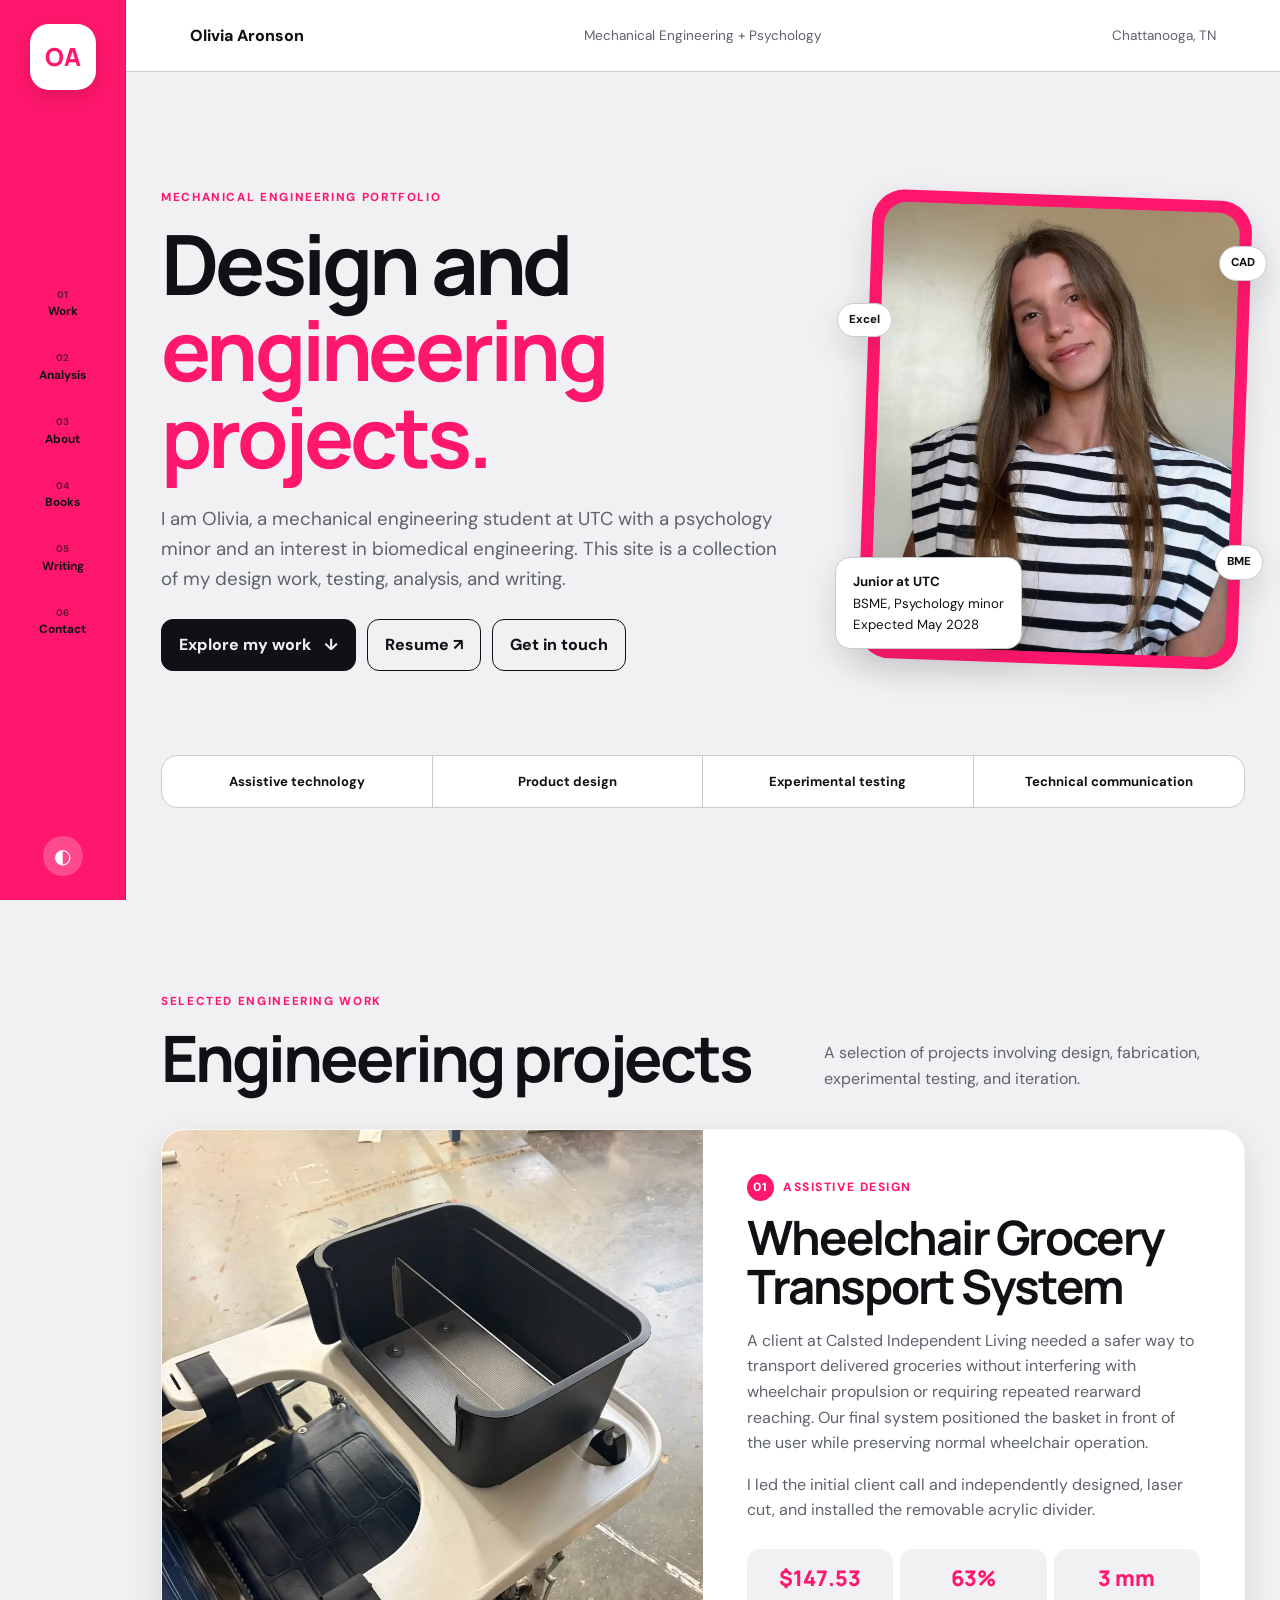
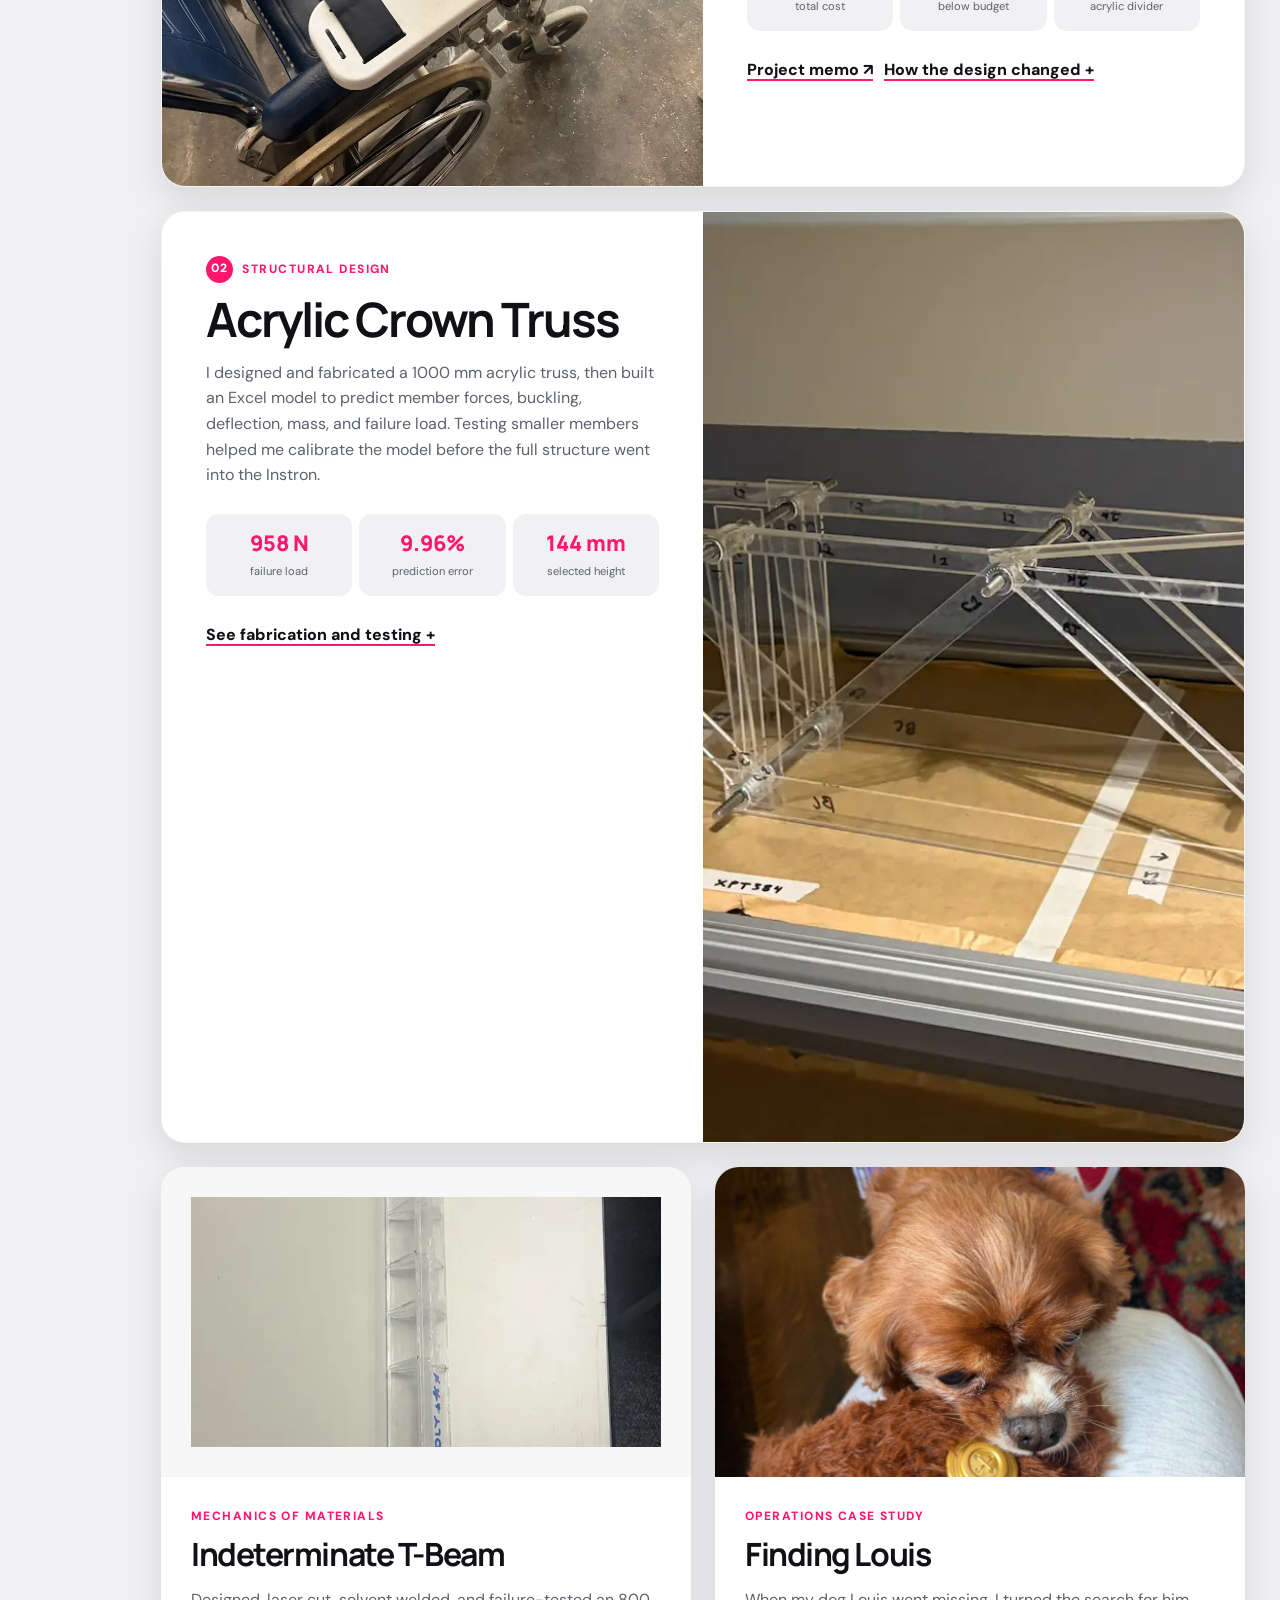
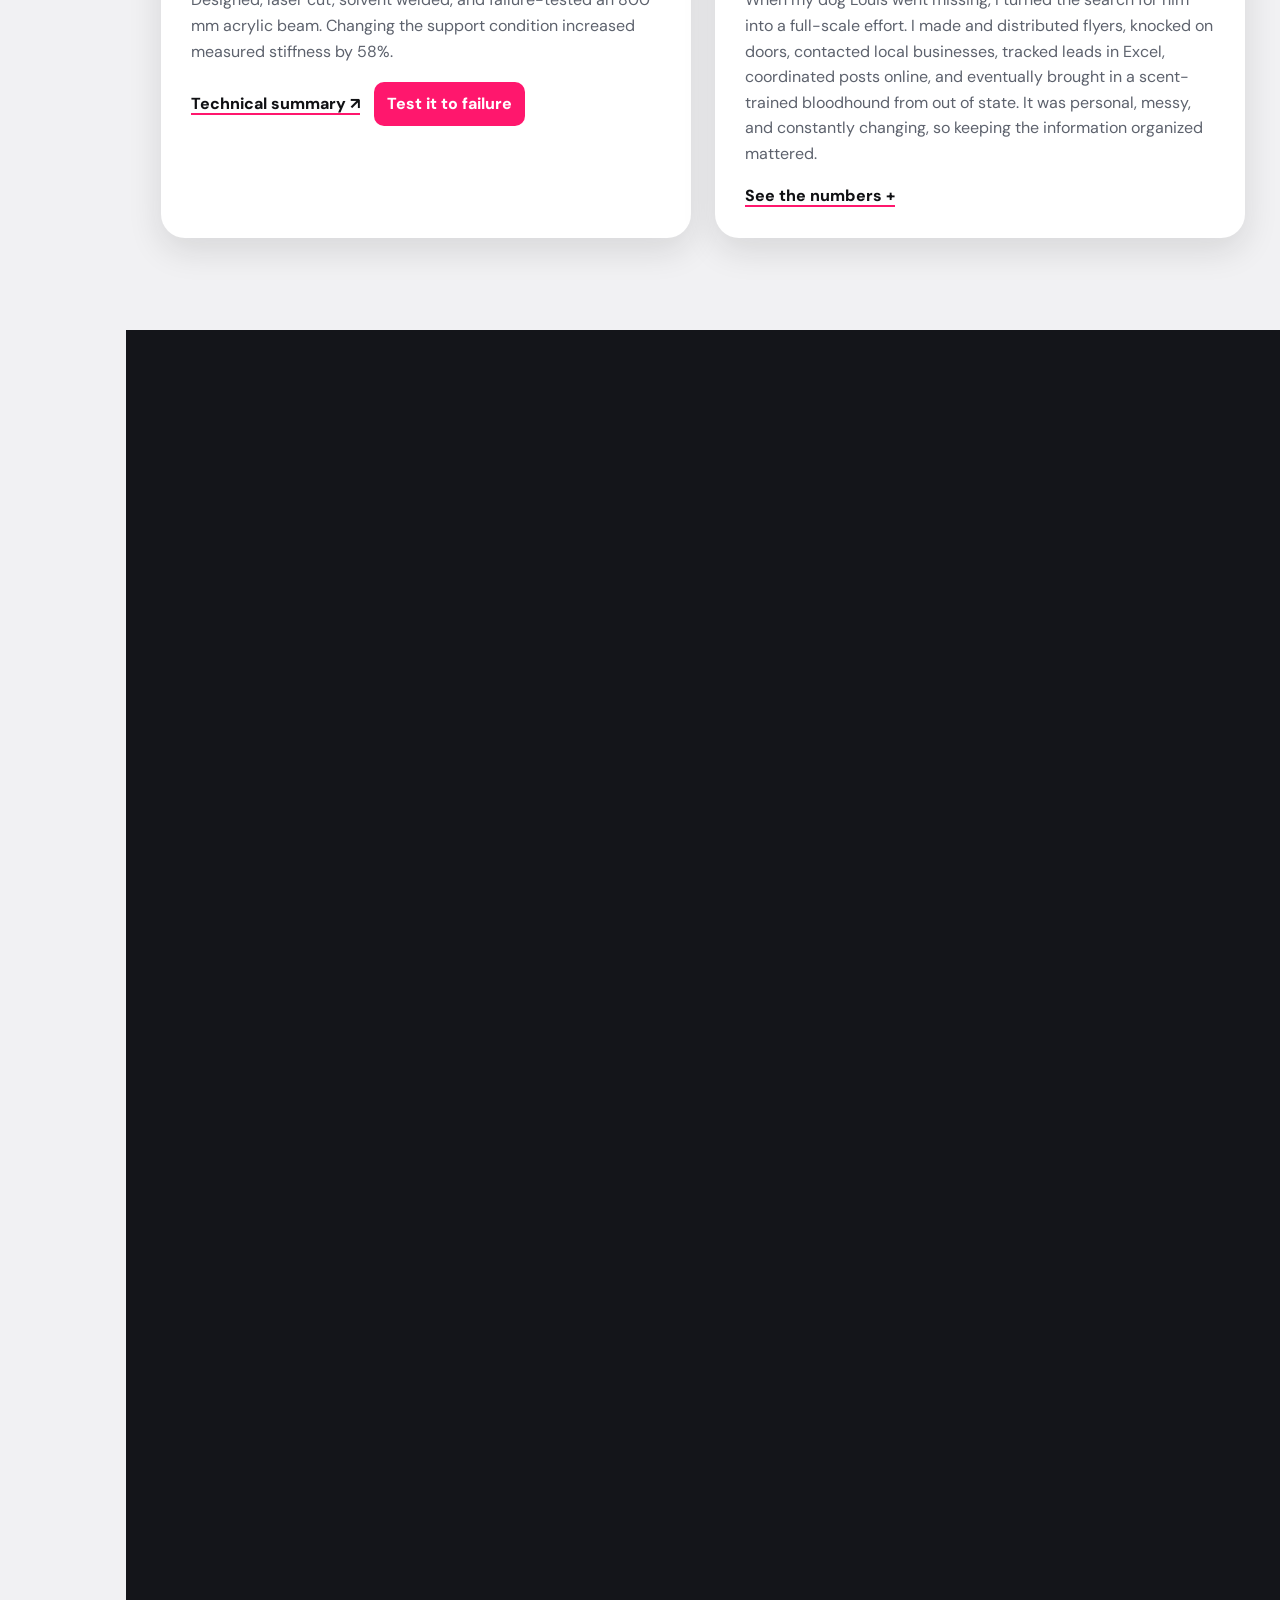
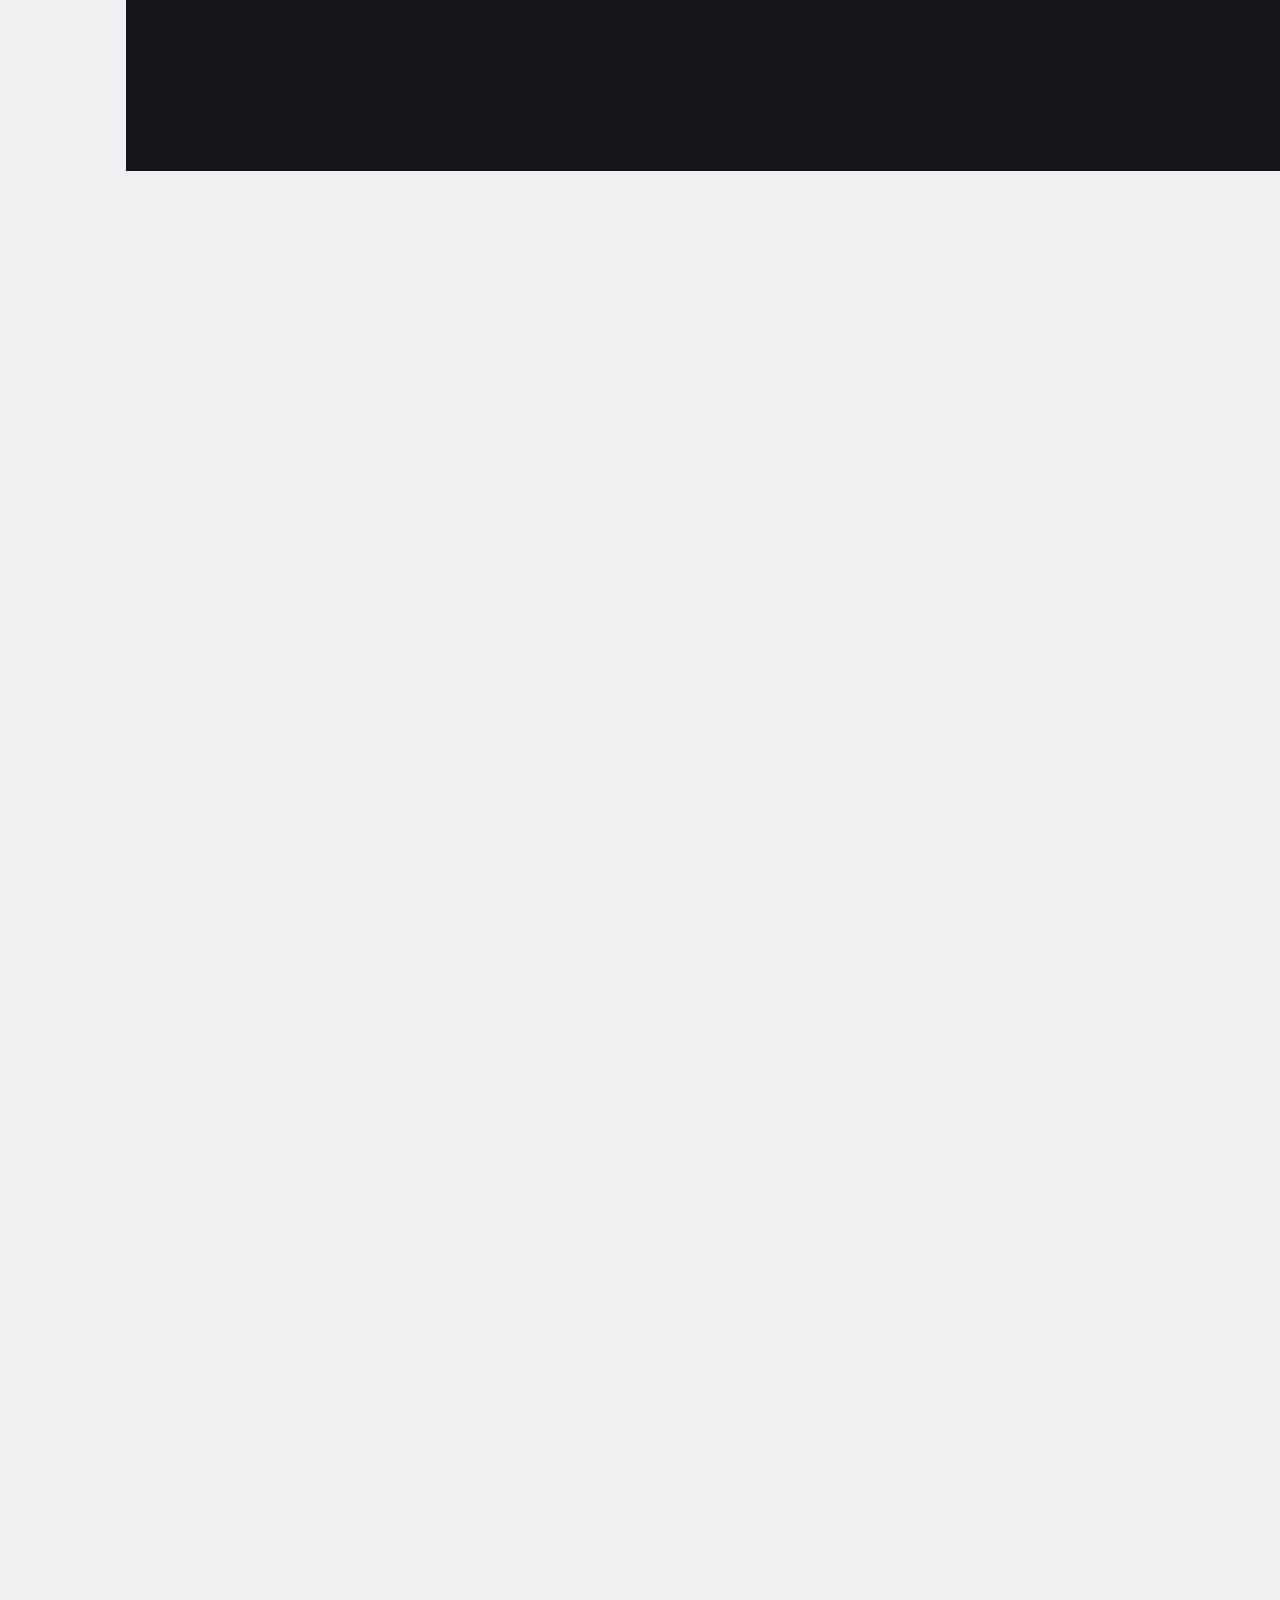
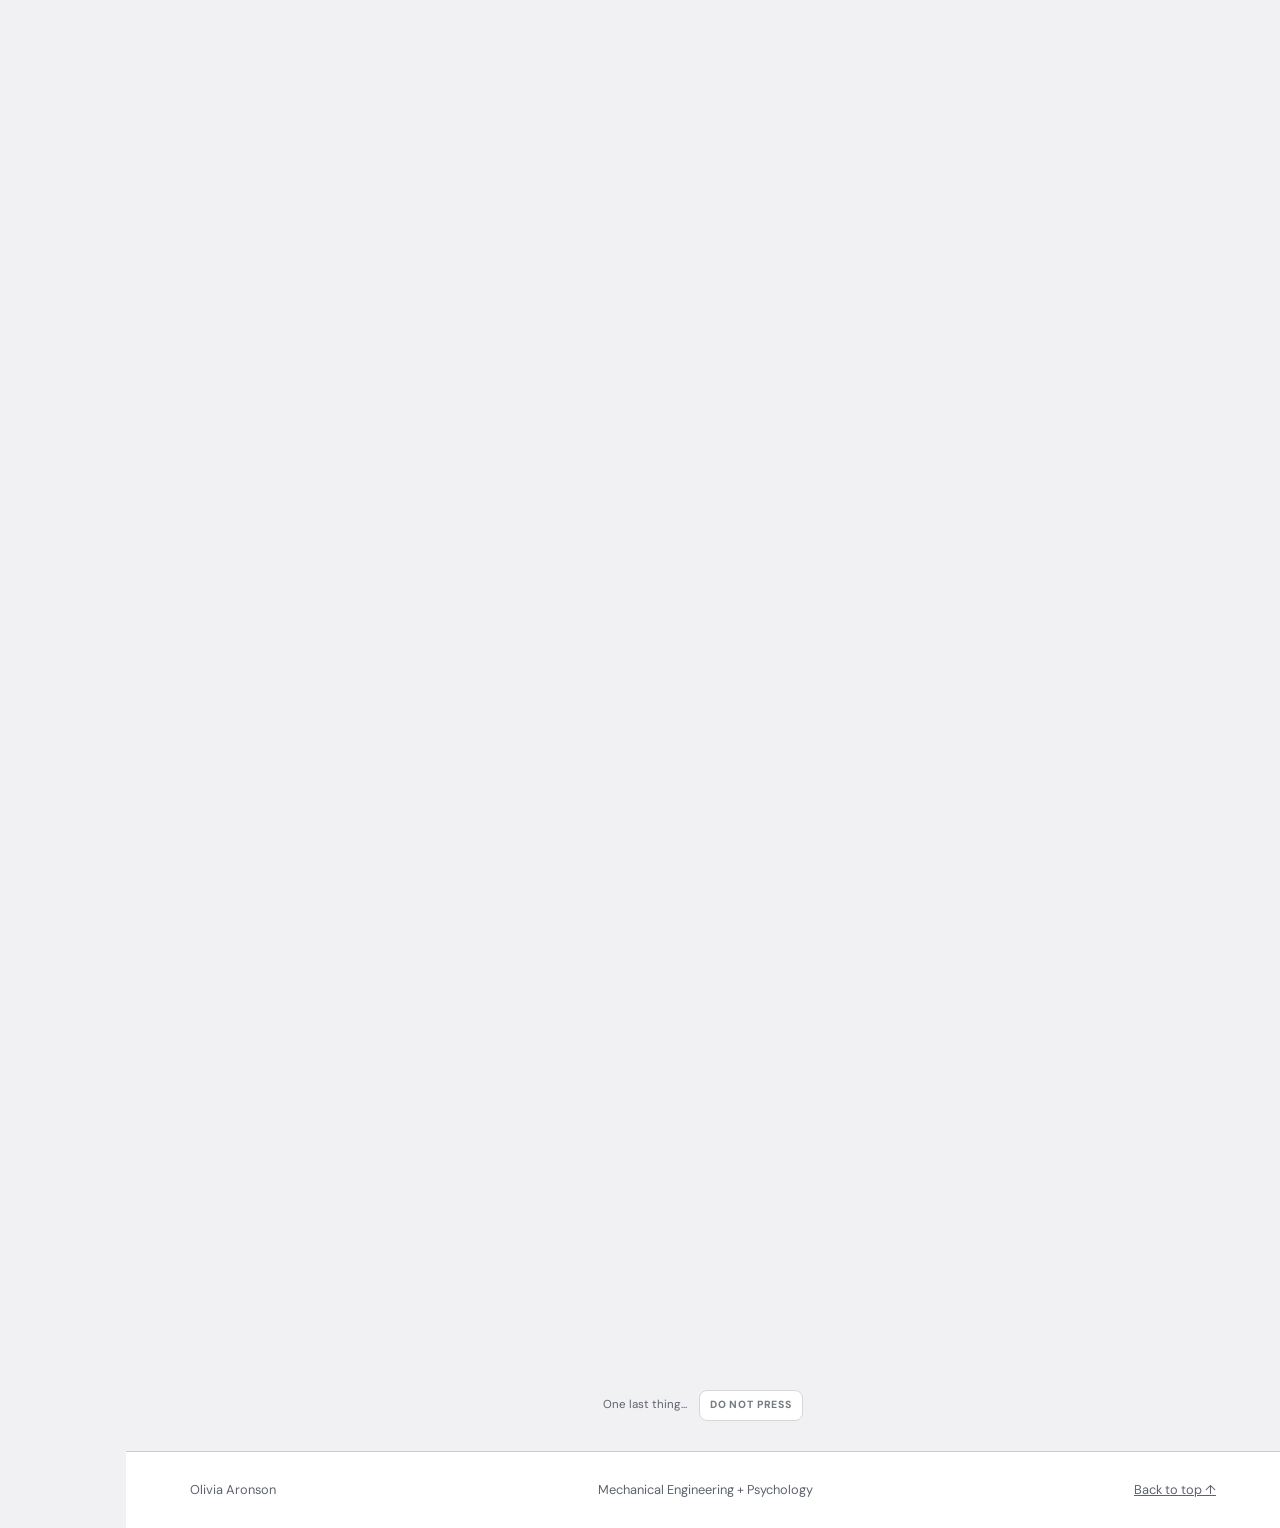
==== index.html @ cc2e189f "Simplify favorite books introduction" ====
<!doctype html>
<html lang="en">
  <head>
    <meta charset="utf-8" />
    <meta name="viewport" content="width=device-width,initial-scale=1" />
    <meta
      name="description"
      content="Mechanical engineering portfolio of Olivia Aronson, featuring assistive design, structural testing, CAD, fabrication, data analysis, and technical writing."
    />
    <meta name="theme-color" content="#ff176d" />
    <title>Olivia Aronson | Mechanical Engineering</title>
    <link rel="preconnect" href="https://fonts.googleapis.com" />
    <link rel="preconnect" href="https://fonts.gstatic.com" crossorigin />
    <link
      href="https://fonts.googleapis.com/css2?family=DM+Sans:wght@400;500;600;700&family=Manrope:wght@500;600;700;800&display=swap"
      rel="stylesheet"
    />
    <link rel="stylesheet" href="styles.css?v=20260922-bookshelf2" />
    <link
      rel="icon"
      href="data:image/svg+xml,%3Csvg xmlns='http://www.w3.org/2000/svg' viewBox='0 0 64 64'%3E%3Crect width='64' height='64' rx='16' fill='%23ff176d'/%3E%3Cpath d='M15 46 29 17h7l13 29h-9l-2-6H26l-3 6Zm14-13h6l-3-8Z' fill='white'/%3E%3C/svg%3E"
    />
  </head>
  <body>
    <a class="skip" href="#main">Skip to content</a>
    <aside class="rail" aria-label="Primary navigation">
      <a class="mark" href="#home" aria-label="Olivia Aronson, home">OA</a>
      <nav>
        <a href="#work" data-nav="work"><span>01</span>Work</a>
        <a href="#analysis" data-nav="analysis"><span>02</span>Analysis</a>
        <a href="#about" data-nav="about"><span>03</span>About</a>
        <a href="#books" data-nav="books"><span>04</span>Books</a>
        <a href="#writing" data-nav="writing"><span>05</span>Writing</a>
        <a href="#contact" data-nav="contact"><span>06</span>Contact</a>
      </nav>
      <button
        class="theme-button"
        type="button"
        aria-label="Switch color mode"
        title="Switch color mode"
      >
        ◐
      </button>
    </aside>

    <div class="site-shell">
      <header class="topline">
        <a href="#home">Olivia Aronson</a>
        <p>Mechanical Engineering + Psychology</p>
        <span>Chattanooga, TN</span>
      </header>

      <main id="main">
        <!-- HOME -->
        <section class="hero section" id="home">
          <div class="hero-copy reveal">
            <p class="kicker">Mechanical engineering portfolio</p>
            <h1>Design and <em>engineering projects.</em></h1>
            <p class="hero-text">
              I am Olivia, a mechanical engineering student at UTC with a
              psychology minor and an interest in biomedical engineering. This
              site is a collection of my design work, testing, analysis, and
              writing.
            </p>
            <div class="button-row">
              <a class="button primary" href="#work"
                >Explore my work <span>↓</span></a
              >
              <a class="button secondary" href="resume.html" target="_blank"
                >Resume ↗</a
              ><a class="button secondary" href="#contact">Get in touch</a>
            </div>
          </div>
          <div class="hero-portrait reveal">
            <div class="portrait-frame">
              <img
                src="assets/olivia-profile.webp"
                alt="Portrait of Olivia Aronson"
              />
            </div>
            <p>
              <strong>Junior at UTC</strong><br />BSME, Psychology minor<br />Expected
              May 2028
            </p>
            <div class="orbit orbit-one">CAD</div>
            <div class="orbit orbit-two">Excel</div>
            <div class="orbit orbit-three">BME</div>
          </div>
          <div class="hero-strip reveal" aria-label="Areas of focus">
            <span>Assistive technology</span><span>Product design</span
            ><span>Experimental testing</span
            ><span>Technical communication</span>
          </div>
        </section>

        <!-- WORK -->
        <section class="section" id="work">
          <div class="section-heading reveal">
            <p class="kicker">Selected engineering work</p>
            <h2>Engineering projects</h2>
            <p>
              A selection of projects involving design, fabrication,
              experimental testing, and iteration.
            </p>
          </div>

          <article class="feature-card reveal">
            <div class="feature-image wheelchair-feature">
              <img
                class="wheelchair-main-photo"
                src="assets/wheelchair-final.webp"
                alt="Completed wheelchair grocery transport system"
              />
            </div>
            <div class="feature-content">
              <div class="card-label"><span>01</span> Assistive design</div>
              <h3>Wheelchair Grocery Transport System</h3>
              <p>
                A client at Calsted Independent Living needed a safer way to
                transport delivered groceries without interfering with
                wheelchair propulsion or requiring repeated rearward reaching.
                Our final system positioned the basket in front of the user
                while preserving normal wheelchair operation.
              </p>
              <p>
                I led the initial client call and independently designed, laser
                cut, and installed the removable acrylic divider.
              </p>
              <div class="stat-row">
                <div><strong>$147.53</strong><span>total cost</span></div>
                <div><strong>63%</strong><span>below budget</span></div>
                <div><strong>3 mm</strong><span>acrylic divider</span></div>
              </div>
              <div class="button-row">
                <a class="text-link" href="wheelchair-memo.html" target="_blank"
                  >Project memo ↗</a
                ><button
                  class="text-link detail-toggle"
                  type="button"
                  aria-expanded="false"
                  aria-controls="wheelchair-more"
                >
                  How the design changed +
                </button>
              </div>
              <div class="expandable" id="wheelchair-more">
                <div>
                  <p>
                    The early concepts were much larger and more complicated.
                    Client feedback made the real constraints obvious: weight,
                    reach, strap tension, and access mattered more than adding
                    mechanisms. The final design became simpler because we
                    learned more.
                  </p>
                  <div class="wheelchair-detail-gallery">
                    <img
                      src="assets/wheelchair-cad-new.webp"
                      alt="CAD model of the wheelchair transport system"
                    /><img
                      src="assets/IMG_1682.jpeg"
                      alt="Laser cutting setup for the acrylic divider"
                    /><img
                      src="assets/IMG_1744.jpeg"
                      alt="Acrylic divider installed in the basket"
                    />
                  </div>
                </div>
              </div>
            </div>
          </article>

          <article class="feature-card reverse reveal">
            <div class="feature-image">
              <img
                src="assets/truss-final.webp"
                alt="Clear acrylic crown truss bridge"
              />
            </div>
            <div class="feature-content">
              <div class="card-label"><span>02</span> Structural design</div>
              <h3>Acrylic Crown Truss</h3>
              <p>
                I designed and fabricated a 1000 mm acrylic truss, then built an
                Excel model to predict member forces, buckling, deflection,
                mass, and failure load. Testing smaller members helped me
                calibrate the model before the full structure went into the
                Instron.
              </p>
              <div class="stat-row">
                <div><strong>958 N</strong><span>failure load</span></div>
                <div><strong>9.96%</strong><span>prediction error</span></div>
                <div><strong>144 mm</strong><span>selected height</span></div>
              </div>
              <div class="button-row">
                <button
                  class="text-link detail-toggle"
                  type="button"
                  aria-expanded="false"
                  aria-controls="truss-more"
                >
                  See fabrication and testing +
                </button>
              </div>
              <div class="expandable gallery-three" id="truss-more">
                <img
                  src="assets/truss-build.webp"
                  alt="Truss clamped during assembly"
                /><img
                  src="assets/truss-test.webp"
                  alt="Truss in Instron test frame"
                /><img src="assets/truss-final.webp" alt="Finished truss" />
              </div>
            </div>
          </article>

          <div class="project-grid">
            <article class="small-card beam-card reveal">
              <div class="beam-photo beam-test-stage">
                <img
                  src="assets/beam-final.webp"
                  alt="Laminated acrylic T-beam"
                />
                <div class="load-arrow" aria-hidden="true">
                  <span>LOAD</span>↓
                </div>
                <div class="crack-mark" aria-hidden="true">⚡</div>
              </div>
              <div>
                <p class="card-label">Mechanics of materials</p>
                <h3>Indeterminate T-Beam</h3>
                <p>
                  Designed, laser cut, solvent welded, and failure-tested an 800
                  mm acrylic beam. Changing the support condition increased
                  measured stiffness by 58%.
                </p>
                <div class="beam-actions">
                  <a
                    class="text-link"
                    href="https://github.com/OliviaAronson/OliviaAronson.github.io/raw/main/documents/beam-technical-summary.pdf"
                    target="_blank"
                    >Technical summary ↗</a
                  ><button class="beam-test-button" type="button">
                    Test it to failure
                  </button>
                </div>
                <p class="beam-test-result" aria-live="polite"></p>
              </div>
            </article>
            <article class="small-card louis-card reveal">
              <img
                src="assets/IMG_4363.jpeg"
                alt="Louis, the Cavalier King Charles Spaniel at the center of the search case study"
              />
              <div>
                <p class="card-label">Operations case study</p>
                <h3>Finding Louis</h3>
                <p>
                  When my dog Louis went missing, I turned the search for him
                  into a full-scale effort. I made and distributed flyers,
                  knocked on doors, contacted local businesses, tracked leads in
                  Excel, coordinated posts online, and eventually brought in a
                  scent-trained bloodhound from out of state. It was personal,
                  messy, and constantly changing, so keeping the information
                  organized mattered.
                </p>
                <button
                  class="text-link detail-toggle"
                  type="button"
                  aria-expanded="false"
                  aria-controls="louis-more"
                >
                  See the numbers +
                </button>
                <div class="expandable" id="louis-more">
                  <ul>
                    <li>500+ weatherproofed flyers</li>
                    <li>200+ doors knocked</li>
                    <li>80 businesses contacted</li>
                    <li>20+ business reposts</li>
                    <li>Excel lead log and shared Drive system</li>
                  </ul>
                </div>
              </div>
            </article>
          </div>
        </section>

        <!-- ANALYSIS -->
        <section class="section analysis-section" id="analysis">
          <div class="section-heading reveal">
            <p class="kicker">Data + technical communication</p>
            <h2>Analysis and technical communication</h2>
            <p>
              Examples of how I document experimental work, analyze results, and
              communicate engineering decisions.
            </p>
          </div>
          <div class="analysis-grid">
            <article class="analysis-card reveal">
              <span class="analysis-icon">ƒx</span>
              <h3>Data analysis</h3>
              <p>
                Least-squares regression, curve fitting, residuals, R²
                comparison, outlier screening, and engineering plots completed
                in Excel and checked through manual calculation.
              </p>
              <div class="mini-chart" aria-label="Decorative regression chart">
                <i style="height: 25%"></i><i style="height: 42%"></i
                ><i style="height: 40%"></i><i style="height: 67%"></i
                ><i style="height: 82%"></i><b></b>
              </div>
              <a
                class="button secondary"
                href="https://github.com/OliviaAronson/OliviaAronson.github.io/raw/main/documents/data-analysis-lab-report.pdf"
                target="_blank"
                >View analysis report ↗</a
              >
            </article>
            <article class="analysis-card reveal">
              <span class="analysis-icon">A4</span>
              <h3>Technical writing</h3>
              <p>
                My technical writing focuses on documenting methods, design
                requirements, results, and differences between experimental and
                theoretical behavior.
              </p>
              <div class="document-links">
                <a href="wheelchair-memo.html" target="_blank"
                  ><b>Wheelchair project memo</b
                  ><span>Requirements + design + testing ↗</span></a
                ><a
                  href="https://github.com/OliviaAronson/OliviaAronson.github.io/raw/main/documents/beam-technical-summary.pdf"
                  target="_blank"
                  ><b>Beam technical summary</b
                  ><span>Design + failure analysis ↗</span></a
                >
              </div>
            </article>
            <article class="analysis-card reveal">
              <span class="analysis-icon">Aa</span>
              <h3>Writing sample</h3>
              <p>
                A two-page essay on workplace quality, burnout, compensation,
                and the tension between mission-driven work and sustainable
                employment.
              </p>
              <a
                class="button secondary"
                href="writing-sample.html"
                target="_blank"
                >Read writing sample ↗</a
              >
            </article>
          </div>
          <div class="toolbelt reveal">
            <p>Current skills</p>
            <div>
              <span>SolidWorks</span><span>Excel</span><span>Maple</span
              ><span>LightBurn</span><span>BossLaser</span
              ><span>Instron testing</span><span>CAD</span
              ><span>Laser cutting</span><span>Prototyping</span
              ><span>Experimental data analysis</span
              ><span>Technical writing</span><span>Google Workspace</span>
            </div>
          </div>
        </section>

        <!-- ABOUT -->
        <section class="section about-section" id="about">
          <div class="about-grid">
            <div class="about-copy reveal">
              <p class="kicker">Outside engineering</p>
              <h2>Rock climbing</h2>
              <p>
                I have been rock climbing for three years and strength training
                for four. I plan my own training around climbing performance,
                recovery, and injury prevention.
              </p>
              <p>
                That interest overlaps naturally with biomechanics and with my
                broader interest in engineering for human movement and assistive
                technology.
              </p>
            </div>
            <div class="climb-collage reveal">
              <img
                src="assets/climbing-2.webp"
                alt="Olivia rock climbing outdoors"
              /><img
                src="assets/climbing-4.webp"
                alt="Olivia bouldering on sandstone"
              /><img
                src="assets/climbing-5.webp"
                alt="Olivia climbing beneath an overhang"
              />
            </div>
          </div>
        </section>

        <!-- BOOKS -->
        <section class="section books-section" id="books">
          <div class="section-heading reveal">
            <p class="kicker">On my shelf</p>
            <h2>Five books I keep thinking about</h2>
            <p>
              These are five books that have stuck with me. Click a spine to see why.
            </p>
          </div>
          <div class="bookshelf-card reveal">
            <div class="bookshelf" aria-label="Olivia's favorite books">
              <div class="book-row">
                <button
                  class="book book-one active"
                  type="button"
                  data-book="0"
                  aria-pressed="true"
                >
                  <span class="book-title">The Little Book of Big Change</span>
                  <span class="book-author">Amy Johnson</span>
                </button>
                <button
                  class="book book-two"
                  type="button"
                  data-book="1"
                  aria-pressed="false"
                >
                  <span class="book-title">The Omnivore's Dilemma</span>
                  <span class="book-author">Michael Pollan</span>
                </button>
                <button
                  class="book book-three"
                  type="button"
                  data-book="2"
                  aria-pressed="false"
                >
                  <span class="book-title">The Secret History</span>
                  <span class="book-author">Donna Tartt</span>
                </button>
                <button
                  class="book book-four"
                  type="button"
                  data-book="3"
                  aria-pressed="false"
                >
                  <span class="book-title">The Road</span>
                  <span class="book-author">Cormac McCarthy</span>
                </button>
                <button
                  class="book book-five"
                  type="button"
                  data-book="4"
                  aria-pressed="false"
                >
                  <span class="book-title"
                    >On Earth We're Briefly Gorgeous</span
                  >
                  <span class="book-author">Ocean Vuong</span>
                </button>
              </div>
              <div class="shelf-edge"><span>click a spine</span></div>
            </div>
            <article class="book-detail" aria-live="polite">
              <p class="book-number">BOOK 01</p>
              <h3>The Little Book of Big Change</h3>
              <p class="book-byline">Amy Johnson</p>
              <p class="book-note">
                This book was pivotal in changing how I think about my own
                thoughts. It helped me step outside an immediate feeling or
                habit long enough to see it as something happening, not
                something that has to control what I do.
              </p>
            </article>
          </div>
        </section>

        <!-- WRITING -->
        <section class="section writing-section" id="writing">
          <div class="writing-card reveal">
            <div>
              <p class="kicker">Creative writing</p>
              <h2>Selected writing</h2>
              <p>
                I also write poetry and short-form creative work. This is one
                piece I chose to include here.
              </p>
              <button class="button primary" type="button" id="open-poem">
                Read “Again”
              </button>
            </div>
            <blockquote>
              “What are we if not residue<br />if not fingertips fogging up
              glass”
            </blockquote>
          </div>
        </section>

        <!-- CONTACT -->
        <section class="section contact-section" id="contact">
          <div class="contact-card reveal">
            <p class="kicker">Contact</p>
            <h2>Get in touch</h2>
            <p>
              I am currently interested in internship opportunities involving
              mechanical design, biomedical engineering, prototyping, testing,
              or technical project work.
            </p>
            <div class="button-row">
              <a class="button primary" href="mailto:oliviaaronson456@gmail.com"
                >Email me</a
              ><button
                class="button secondary copy-email"
                type="button"
                data-email="oliviaaronson456@gmail.com"
              >
                Copy email
              </button>
            </div>
          </div>
        </section>
      </main>
      <div class="danger-zone">
        <span>One last thing...</span>
        <button class="do-not-press" type="button">DO NOT PRESS</button>
      </div>
      <footer>
        <span>Olivia Aronson</span
        ><span>Mechanical Engineering + Psychology</span
        ><a href="#home">Back to top ↑</a>
      </footer>
      <div class="integrity-alert" role="status" aria-live="assertive">
        <strong>⚠ STRUCTURAL INTEGRITY COMPROMISED</strong
        ><span>...actually, we're fine.</span>
      </div>
    </div>

    <dialog id="poem-dialog" aria-labelledby="poem-title">
      <button class="dialog-close" type="button" aria-label="Close poem">
        ×
      </button>
      <p class="kicker">Selected poem</p>
      <h2 id="poem-title">Again</h2>
      <div class="poem">
        <p>
          There is a language in this<br /><span>in the settling dust</span
          ><br />Hardwood sighs beneath heels
        </p>
        <p>
          You speak only in soft collisions now<br /><span
            >Too busy reading the light as it bends across window sills</span
          ><br />Counting hours in the sunlight<br /><em
            >even time wants to stay close to you</em
          >
        </p>
        <p>
          What are we if not residue<br /><span
            >if not fingertips fogging up glass</span
          ><br />Something mouthed underwater<br /><span
            >vows folded in tide</span
          ><br />All consonants and quiet...
        </p>
        <p>
          All we are is what we leave behind<br /><span
            >Hands tethered to worn-out wrists</span
          ><br />Breath caught between hollow things
        </p>
        <p><em>Intimate and ultimate.</em></p>
      </div>
    </dialog>
    <div class="toast" role="status" aria-live="polite">Email copied</div>
    <script src="script.js?v=20260922-bookshelf2"></script>
  </body>
</html>
---- styles.css ----
/* 1. Site settings and shared elements */
:root {
  --pink: #ff176d;
  --pink-dark: #d80055;
  --ink: #101114;
  --muted: #5d626d;
  --paper: #f1f1f3;
  --card: #fff;
  --line: #c9cbd1;
  --night: #14151a;
  --shadow: 0 12px 34px rgba(22, 22, 28, 0.12);
  --radius: 24px;
  --rail: 126px;
}
* {
  box-sizing: border-box;
}
html {
  scroll-behavior: smooth;
}
body {
  margin: 0;
  background: var(--paper);
  color: var(--ink);
  font:
    400 16px/1.6 "DM Sans",
    sans-serif;
}
body.dark {
  --ink: #f7f7f8;
  --muted: #b6b7bd;
  --paper: #17181d;
  --card: #222329;
  --line: #3a3c44;
  --shadow: 0 12px 36px rgba(0, 0, 0, 0.28);
}
img {
  display: block;
  max-width: 100%;
}
a {
  color: inherit;
}
button {
  font: inherit;
}
.skip {
  position: fixed;
  left: 140px;
  top: -100px;
  background: #fff;
  padding: 10px 16px;
  z-index: 100;
}
.skip:focus {
  top: 10px;
}
.rail {
  position: fixed;
  inset: 0 auto 0 0;
  width: var(--rail);
  background: var(--pink);
  padding: 24px 14px;
  display: flex;
  flex-direction: column;
  align-items: center;
  z-index: 20;
  border-right: 1px solid rgba(0, 0, 0, 0.18);
}
.mark {
  width: 66px;
  height: 66px;
  border-radius: 19px;
  background: #fff;
  color: var(--pink);
  display: grid;
  place-items: center;
  font-family: Manrope, sans-serif;
  font-size: 1.55rem;
  font-weight: 800;
  text-decoration: none;
  box-shadow: 0 7px 20px rgba(75, 0, 25, 0.18);
}
.rail nav {
  display: grid;
  width: 100%;
  gap: 7px;
  margin: auto 0;
}
.rail nav a {
  border-radius: 13px;
  padding: 11px 5px;
  text-decoration: none;
  text-align: center;
  font-size: 0.74rem;
  font-weight: 700;
  transition: 0.2s;
}
.rail nav a span {
  display: block;
  font-size: 0.61rem;
  opacity: 0.63;
}
.rail nav a:hover,
.rail nav a.active,
.rail nav a:focus-visible {
  background: #fff;
  color: #111;
}
.theme-button {
  border: 0;
  background: rgba(255, 255, 255, 0.22);
  color: #fff;
  border-radius: 50%;
  width: 40px;
  height: 40px;
  cursor: pointer;
  font-size: 1.25rem;
}
.site-shell {
  margin-left: var(--rail);
}
.topline {
  height: 72px;
  background: var(--card);
  border-bottom: 1px solid var(--line);
  display: grid;
  grid-template-columns: 1fr auto 1fr;
  align-items: center;
  padding: 0 clamp(24px, 5vw, 76px);
  position: sticky;
  top: 0;
  z-index: 10;
}
.topline a {
  text-decoration: none;
  font-weight: 800;
}
.topline p,
.topline span {
  margin: 0;
  font-size: 0.85rem;
  color: var(--muted);
}
.topline span {
  text-align: right;
}
.section {
  width: min(1180px, calc(100% - 70px));
  margin: auto;
  padding: 92px 0;
  scroll-margin-top: 70px;
}
.hero {
  min-height: calc(100vh - 72px);
  padding-top: 70px;
  display: grid;
  grid-template-columns: 1.25fr 0.75fr;
  grid-template-rows: 1fr auto;
  gap: 38px 70px;
  align-items: center;
}
.kicker {
  text-transform: uppercase;
  letter-spacing: 0.14em;
  font-size: 0.73rem;
  font-weight: 800;
  color: var(--pink);
  margin: 0 0 13px;
}
.hero h1,
.section h2,
.feature-card h3,
.small-card h3 {
  font-family: Manrope, sans-serif;
  letter-spacing: -0.045em;
  line-height: 1.04;
  margin: 0;
}
.hero h1 {
  font-size: clamp(3rem, 6.5vw, 6.5rem);
  max-width: 870px;
}
.hero h1 em {
  color: var(--pink);
  font-style: normal;
}
.hero-text {
  font-size: 1.17rem;
  max-width: 760px;
  color: var(--muted);
  margin: 25px 0;
}
.button-row {
  display: flex;
  gap: 11px;
  flex-wrap: wrap;
  align-items: center;
  margin-top: 25px;
}
.button {
  display: inline-flex;
  align-items: center;
  gap: 13px;
  padding: 12px 17px;
  border-radius: 12px;
  text-decoration: none;
  font-weight: 800;
  border: 1px solid var(--ink);
  cursor: pointer;
}
.button.primary {
  background: var(--ink);
  color: var(--paper);
}
.button.secondary {
  background: transparent;
  color: var(--ink);
}
.button:hover {
  transform: translateY(-2px);
}
.hero-portrait {
  position: relative;
  max-width: 390px;
  justify-self: end;
}
.portrait-frame {
  background: var(--pink);
  padding: 12px;
  border-radius: 32px;
  transform: rotate(2deg);
  box-shadow: var(--shadow);
}
.portrait-frame img {
  border-radius: 23px;
  aspect-ratio: 4/5;
  object-fit: cover;
  object-position: center 30%;
}
.hero-portrait > p {
  background: var(--card);
  border: 1px solid var(--line);
  border-radius: 15px;
  padding: 13px 17px;
  position: absolute;
  left: -30px;
  bottom: 15px;
  margin: 0;
  box-shadow: var(--shadow);
  font-size: 0.83rem;
}
.orbit {
  position: absolute;
  background: var(--card);
  border: 1px solid var(--line);
  border-radius: 999px;
  padding: 7px 11px;
  font-weight: 800;
  font-size: 0.72rem;
  box-shadow: var(--shadow);
}
.orbit-one {
  right: -22px;
  top: 11%;
}
.orbit-two {
  left: -28px;
  top: 23%;
}
.orbit-three {
  right: -18px;
  bottom: 18%;
}
.hero-strip {
  grid-column: 1/-1;
  display: grid;
  grid-template-columns: repeat(4, 1fr);
  border: 1px solid var(--line);
  border-radius: 16px;
  background: var(--card);
  overflow: hidden;
}
.hero-strip span {
  padding: 15px;
  text-align: center;
  font-size: 0.82rem;
  font-weight: 700;
  border-right: 1px solid var(--line);
}
.hero-strip span:last-child {
  border: 0;
}
.section-heading {
  display: grid;
  grid-template-columns: 1.2fr 0.8fr;
  align-items: end;
  gap: 32px;
  margin-bottom: 38px;
}
.section-heading .kicker {
  grid-column: 1/-1;
  margin-bottom: -18px;
}
.section-heading h2 {
  font-size: clamp(2.35rem, 5vw, 4.5rem);
}
.section-heading > p:last-child {
  color: var(--muted);
  margin: 0;
}
/* 2. Engineering projects */
.feature-card {
  background: var(--card);
  border-radius: var(--radius);
  overflow: hidden;
  display: grid;
  grid-template-columns: 1fr 1fr;
  margin-bottom: 24px;
  box-shadow: var(--shadow);
  border: 1px solid rgba(0, 0, 0, 0.04);
}
.feature-card.reverse .feature-image {
  order: 2;
}
.feature-image img {
  width: 100%;
  height: 100%;
  min-height: 620px;
  object-fit: cover;
}
.feature-content {
  padding: 44px;
}
.card-label {
  font-size: 0.75rem;
  text-transform: uppercase;
  letter-spacing: 0.12em;
  color: var(--pink);
  font-weight: 800;
  margin: 0 0 12px;
}
.card-label span {
  display: inline-grid;
  place-items: center;
  background: var(--pink);
  color: #fff;
  border-radius: 50%;
  width: 27px;
  height: 27px;
  margin-right: 5px;
}
.feature-card h3 {
  font-size: clamp(2rem, 3.7vw, 3.25rem);
}
.feature-content > p {
  color: var(--muted);
}
.stat-row {
  display: grid;
  grid-template-columns: repeat(3, 1fr);
  gap: 7px;
  margin: 26px 0;
}
.stat-row div {
  background: var(--paper);
  padding: 14px 9px;
  border-radius: 13px;
  text-align: center;
}
.stat-row strong {
  display: block;
  color: var(--pink);
  font:
    800 1.35rem Manrope,
    sans-serif;
}
.stat-row span {
  font-size: 0.7rem;
  color: var(--muted);
}
.text-link {
  border: 0;
  padding: 0;
  background: none;
  color: var(--ink);
  font-weight: 800;
  text-decoration: underline;
  text-decoration-color: var(--pink);
  text-decoration-thickness: 2px;
  text-underline-offset: 4px;
  cursor: pointer;
}
.expandable {
  display: grid;
  grid-template-rows: 0fr;
  opacity: 0;
  transition:
    grid-template-rows 0.35s ease,
    opacity 0.35s ease;
  margin-top: 0;
}
.expandable > * {
  overflow: hidden;
}
.expandable.open {
  grid-template-rows: 1fr;
  opacity: 1;
  margin-top: 20px;
}
.expandable img {
  border-radius: 15px;
  width: 100%;
}
.expandable ul {
  margin: 0;
  padding-left: 20px;
}
.gallery-three.open {
  grid-template-columns: repeat(3, 1fr);
  gap: 8px;
}
.gallery-three img {
  height: 150px;
  object-fit: cover;
}
.project-grid {
  display: grid;
  grid-template-columns: 1fr 1fr;
  gap: 24px;
}
.small-card {
  background: var(--card);
  border-radius: var(--radius);
  overflow: hidden;
  box-shadow: var(--shadow);
}
.small-card > img {
  height: 310px;
  width: 100%;
  object-fit: cover;
}
.small-card > div {
  padding: 30px;
}
.small-card h3 {
  font-size: 2rem;
}
.small-card p:not(.card-label) {
  color: var(--muted);
}
.number-art {
  min-height: 310px;
  background: var(--pink) !important;
  color: #fff;
  display: grid;
  place-items: center;
  padding: 0 !important;
  font:
    800 clamp(5rem, 10vw, 8rem) Manrope,
    sans-serif;
}
.number-art span {
  font-size: 0.45em;
}
/* 3. Analysis and technical writing */
.analysis-section {
  width: 100%;
  max-width: none;
  background: var(--night);
  color: #fff;
  padding-left: max(35px, calc((100% - 1110px) / 2));
  padding-right: max(35px, calc((100% - 1110px) / 2));
}
.analysis-section .section-heading > p:last-child,
.analysis-card > p {
  color: #b8bac2;
}
.analysis-grid {
  display: grid;
  grid-template-columns: 1fr 1fr;
  gap: 20px;
}
.analysis-card {
  background: #23242b;
  border: 1px solid #363842;
  border-radius: 22px;
  padding: 34px;
}
.analysis-card h3 {
  font:
    800 2rem Manrope,
    sans-serif;
  margin: 12px 0;
}
.analysis-icon {
  display: grid;
  place-items: center;
  width: 52px;
  height: 52px;
  border-radius: 14px;
  background: var(--pink);
  font-weight: 800;
}
.analysis-card .button.secondary {
  color: #fff;
  border-color: #fff;
  margin-top: 20px;
}
.mini-chart {
  height: 150px;
  display: flex;
  gap: 10px;
  align-items: end;
  position: relative;
  margin: 26px 0;
  border-left: 1px solid #676973;
  border-bottom: 1px solid #676973;
  padding: 0 12px;
}
.mini-chart i {
  width: 13%;
  background: #ff4c8d;
  border-radius: 7px 7px 0 0;
}
.mini-chart b {
  position: absolute;
  left: 8%;
  bottom: 12%;
  height: 2px;
  width: 86%;
  background: #fff;
  transform: rotate(-30deg);
  transform-origin: left;
}
.document-links {
  display: grid;
  gap: 10px;
  margin-top: 26px;
}
.document-links a {
  display: flex;
  justify-content: space-between;
  gap: 20px;
  padding: 16px;
  border: 1px solid #454751;
  border-radius: 12px;
  text-decoration: none;
}
.document-links a:hover {
  border-color: var(--pink);
}
.document-links span {
  color: #b8bac2;
  font-size: 0.82rem;
}
.toolbelt {
  margin-top: 20px;
  background: var(--pink);
  border-radius: 18px;
  padding: 20px 24px;
  display: flex;
  align-items: center;
  gap: 26px;
}
.toolbelt p {
  font-weight: 800;
  min-width: max-content;
}
.toolbelt div {
  display: flex;
  gap: 8px;
  flex-wrap: wrap;
}
.toolbelt span {
  background: #fff;
  color: #17181d;
  padding: 6px 10px;
  border-radius: 999px;
  font-size: 0.75rem;
  font-weight: 700;
}
/* 4. About, writing, and contact */
.about-grid {
  display: grid;
  grid-template-columns: 0.8fr 1.2fr;
  gap: 70px;
  align-items: center;
}
.about-copy h2 {
  font:
    800 clamp(2.4rem, 5vw, 4.5rem) / 1.04 Manrope,
    sans-serif;
  letter-spacing: -0.045em;
}
.about-copy > p:not(.kicker) {
  color: var(--muted);
}
.tiny-facts {
  display: grid;
  grid-template-columns: repeat(3, 1fr);
  gap: 9px;
  margin-top: 28px;
}
.tiny-facts span {
  background: var(--card);
  border-radius: 13px;
  padding: 13px;
  text-align: center;
  font-size: 0.74rem;
}
.tiny-facts b {
  display: block;
  color: var(--pink);
  font:
    800 1.35rem Manrope,
    sans-serif;
}
.climb-collage {
  display: grid;
  grid-template-columns: 1fr 1fr;
  grid-template-rows: 260px 260px;
  gap: 10px;
}
.climb-collage img {
  width: 100%;
  height: 100%;
  object-fit: cover;
  border-radius: 18px;
}
.climb-collage img:first-child {
  grid-row: 1/3;
}
.writing-card {
  background: var(--card);
  border: 1px solid var(--line);
  border-radius: var(--radius);
  padding: 55px;
  display: grid;
  grid-template-columns: 1fr 1fr;
  gap: 65px;
  align-items: center;
  box-shadow: var(--shadow);
}
.writing-card h2 {
  font-size: clamp(2.4rem, 5vw, 4.7rem);
}
.writing-card > div > p:not(.kicker) {
  color: var(--muted);
}
.writing-card blockquote {
  margin: 0;
  padding-left: 32px;
  border-left: 6px solid var(--pink);
  font:
    500 clamp(1.7rem, 3vw, 2.6rem) / 1.35 Georgia,
    serif;
}
.contact-card {
  text-align: center;
  background: var(--pink);
  color: #fff;
  border-radius: var(--radius);
  padding: 70px 25px;
}
.contact-card .kicker {
  color: #fff;
}
.contact-card h2 {
  font-size: clamp(2.8rem, 7vw, 6rem);
}
.contact-card p {
  max-width: 650px;
  margin: 20px auto;
}
.contact-card .button-row {
  justify-content: center;
}
.contact-card .primary {
  background: #fff;
  color: #111;
  border-color: #fff;
}
.contact-card .secondary {
  color: #fff;
  border-color: #fff;
}
footer {
  padding: 28px clamp(24px, 5vw, 76px);
  background: var(--card);
  border-top: 1px solid var(--line);
  display: flex;
  justify-content: space-between;
  color: var(--muted);
  font-size: 0.8rem;
}
dialog {
  width: min(700px, calc(100% - 24px));
  max-height: 88vh;
  border: 0;
  border-radius: 24px;
  padding: 42px;
  background: var(--card);
  color: var(--ink);
  box-shadow: 0 25px 100px rgba(0, 0, 0, 0.4);
}
dialog::backdrop {
  background: rgba(10, 10, 14, 0.74);
  backdrop-filter: blur(7px);
}
.dialog-close {
  position: absolute;
  right: 20px;
  top: 15px;
  border: 0;
  background: none;
  color: var(--ink);
  font-size: 2rem;
  cursor: pointer;
}
.poem {
  font:
    400 1.05rem/1.7 Georgia,
    serif;
}
.poem span {
  margin-left: 2rem;
}
.poem em {
  color: var(--pink);
}
.toast {
  position: fixed;
  right: 25px;
  bottom: 25px;
  background: var(--ink);
  color: var(--paper);
  border-radius: 10px;
  padding: 10px 15px;
  font-weight: 700;
  transform: translateY(100px);
  opacity: 0;
  transition: 0.25s;
  z-index: 100;
}
.toast.show {
  transform: none;
  opacity: 1;
}
.reveal {
  opacity: 0;
  transform: translateY(22px);
  transition:
    opacity 0.65s ease,
    transform 0.65s ease;
}
.reveal.visible {
  opacity: 1;
  transform: none;
}
/* 5. Main responsive layout */
@media (max-width: 940px) {
  :root {
    --rail: 0px;
  }
  .rail {
    position: sticky;
    top: 0;
    width: 100%;
    height: 65px;
    flex-direction: row;
    padding: 8px 12px;
  }
  .mark {
    width: 46px;
    height: 46px;
    border-radius: 13px;
    font-size: 1.05rem;
    margin-right: 8px;
  }
  .rail nav {
    display: flex;
    overflow-x: auto;
    margin: 0;
  }
  .rail nav a {
    min-width: max-content;
    padding: 7px 10px;
  }
  .rail nav a span {
    display: none;
  }
  .theme-button {
    margin-left: auto;
    flex: 0 0 auto;
  }
  .site-shell {
    margin-left: 0;
  }
  .topline {
    display: none;
  }
  .hero {
    min-height: auto;
    padding-top: 55px;
  }
  .section {
    scroll-margin-top: 65px;
  }
  .feature-card {
    grid-template-columns: 1fr;
  }
  .feature-card.reverse .feature-image {
    order: 0;
  }
  .feature-image img {
    min-height: 0;
    height: 450px;
  }
  .about-grid {
    gap: 30px;
  }
  .analysis-section {
    padding-left: 35px;
    padding-right: 35px;
  }
}
@media (max-width: 700px) {
  .section {
    width: min(100% - 24px, 1180px);
    padding: 65px 0;
  }
  .hero {
    grid-template-columns: 1fr;
  }
  .hero-portrait {
    justify-self: center;
    max-width: 310px;
  }
  .hero-strip {
    grid-template-columns: 1fr 1fr;
  }
  .hero-strip span:nth-child(2) {
    border-right: 0;
  }
  .hero-strip span:nth-child(-n + 2) {
    border-bottom: 1px solid var(--line);
  }
  .section-heading {
    grid-template-columns: 1fr;
  }
  .section-heading .kicker {
    margin-bottom: -12px;
  }
  .feature-content {
    padding: 27px;
  }
  .feature-image img {
    height: 330px;
  }
  .stat-row {
    grid-template-columns: 1fr 1fr;
  }
  .project-grid,
  .analysis-grid,
  .about-grid,
  .writing-card {
    grid-template-columns: 1fr;
  }
  .analysis-section {
    width: 100%;
    padding-left: 12px;
    padding-right: 12px;
  }
  .toolbelt {
    display: block;
  }
  .climb-collage {
    grid-template-rows: 210px 210px;
  }
  .writing-card {
    padding: 30px;
    gap: 35px;
  }
  .gallery-three.open {
    grid-template-columns: 1fr;
  }
  .gallery-three img {
    height: 210px;
  }
  .tiny-facts {
    grid-template-columns: 1fr 1fr 1fr;
  }
  footer {
    display: grid;
    gap: 7px;
    text-align: center;
  }
  .orbit {
    display: none;
  }
}
@media (prefers-reduced-motion: reduce) {
  html {
    scroll-behavior: auto;
  }
  .reveal {
    opacity: 1;
    transform: none;
    transition: none;
  }
  .button:hover {
    transform: none;
  }
}

/* 6. Supporting pages */
.mini-chart b {
  bottom: 6%;
  width: 80%;
  transform: rotate(-25deg);
}
.analysis-grid {
  grid-template-columns: repeat(2, 1fr);
}
.page-shell {
  max-width: 980px;
  margin: 0 auto;
  padding: 60px 28px 90px;
}
.page-shell h1 {
  font:
    800 clamp(2.7rem, 6vw, 5rem) / 1 Manrope,
    sans-serif;
  letter-spacing: -0.045em;
  margin: 0.2em 0;
}
.page-shell h2 {
  font:
    800 1.55rem Manrope,
    sans-serif;
  margin: 2em 0 0.5em;
}
.page-shell p,
.page-shell li {
  color: var(--muted);
}
.page-shell .meta {
  color: var(--pink);
  font-weight: 800;
  text-transform: uppercase;
  letter-spacing: 0.1em;
  font-size: 0.78rem;
}
.page-shell table {
  width: 100%;
  border-collapse: collapse;
  margin: 20px 0;
  background: var(--card);
}
.page-shell th,
.page-shell td {
  text-align: left;
  padding: 12px;
  border: 1px solid var(--line);
  vertical-align: top;
}
.page-shell th {
  background: var(--pink);
  color: #fff;
}
.page-shell .callout {
  background: var(--card);
  border: 1px solid var(--line);
  border-radius: 18px;
  padding: 22px;
  margin: 24px 0;
}
.resume-grid {
  display: grid;
  grid-template-columns: 1fr 2fr;
  gap: 20px;
}
.resume-grid h2 {
  margin-top: 0;
}
.sample-copy {
  font:
    400 1.05rem/1.75 Georgia,
    serif;
  color: var(--ink) !important;
  max-width: 760px;
}
.sample-copy p {
  color: var(--ink);
}
@media (max-width: 700px) {
  .resume-grid {
    grid-template-columns: 1fr;
  }
  .analysis-grid {
    grid-template-columns: 1fr;
  }
}

/* 7. Project photography and interactions */
.wheelchair-feature {
  display: block;
  background: #ececef;
  min-height: 620px;
}
.wheelchair-feature .wheelchair-main-photo {
  width: 100%;
  height: 100%;
  min-height: 620px;
  object-fit: cover;
  object-position: center;
}
.wheelchair-detail-gallery {
  display: grid;
  grid-template-columns: repeat(3, 1fr);
  gap: 8px;
}
.wheelchair-detail-gallery img {
  height: 165px;
  object-fit: cover;
}
.louis-card > img {
  object-position: center 38%;
}
.memo-gallery {
  display: grid;
  grid-template-columns: 2fr 1fr;
  grid-template-rows: 190px 190px;
  gap: 10px;
  margin: 30px 0;
}
.memo-gallery img,
.memo-process-gallery img {
  width: 100%;
  height: 100%;
  object-fit: cover;
  border-radius: 16px;
}
.memo-gallery-main {
  grid-row: 1/3;
}
.memo-process-gallery {
  display: grid;
  grid-template-columns: repeat(3, 1fr);
  gap: 10px;
  height: 230px;
  margin: 20px 0 34px;
}
@media (max-width: 700px) {
  .wheelchair-detail-gallery {
    grid-template-columns: 1fr;
  }
  .wheelchair-detail-gallery img {
    height: 210px;
  }
  .memo-gallery {
    grid-template-columns: 1fr 1fr;
    grid-template-rows: 250px 130px;
  }
  .memo-gallery-main {
    grid-column: 1/3;
    grid-row: auto;
  }
  .memo-process-gallery {
    height: auto;
    grid-template-columns: 1fr;
  }
  .memo-process-gallery img {
    height: 220px;
  }
}

/* Beam project and failure test */
.beam-photo {
  height: 310px;
  padding: 0;
  background: #f7f7f8;
  display: flex;
  align-items: center;
  justify-content: center;
  overflow: hidden;
}
.beam-photo img {
  width: 100%;
  height: 100%;
  object-fit: cover;
  object-position: center;
  transform: none;
}
@media (max-width: 940px) {
  .wheelchair-feature {
    min-height: 0;
  }
  .wheelchair-feature .wheelchair-main-photo {
    height: 450px;
    min-height: 0;
  }
}
@media (max-width: 700px) {
  .wheelchair-feature .wheelchair-main-photo {
    height: 330px;
    min-height: 0;
  }
  .beam-photo {
    height: 280px;
    padding: 0;
  }
  .beam-photo img {
    transform: none;
  }
}

.beam-test-stage {
  position: relative;
}
.beam-test-stage img {
  transition:
    transform 0.55s cubic-bezier(0.2, 0.8, 0.2, 1),
    filter 0.2s;
}
.load-arrow {
  position: absolute;
  top: 12px;
  left: 50%;
  transform: translate(-50%, -70px);
  opacity: 0;
  color: var(--pink);
  font:
    800 2.2rem/1 Manrope,
    sans-serif;
  text-align: center;
  text-shadow: 0 2px 8px rgba(255, 255, 255, 0.8);
  transition: 0.45s;
}
.load-arrow span {
  display: block;
  font-size: 0.6rem;
  letter-spacing: 0.12em;
}
.crack-mark {
  position: absolute;
  left: 49%;
  top: 48%;
  font-size: 3rem;
  opacity: 0;
  transform: scale(0.2) rotate(-12deg);
  transition: 0.18s;
}
.beam-card.testing .load-arrow {
  opacity: 1;
  transform: translate(-50%, 0);
}
.beam-card.testing .beam-test-stage img {
  transform: translateY(8px) scaleY(0.96);
}
.beam-card.failed .beam-test-stage img {
  transform: translateY(11px) rotate(0.6deg);
  filter: contrast(1.08);
}
.beam-card.failed .crack-mark {
  opacity: 1;
  transform: scale(1) rotate(-12deg);
}
.beam-actions {
  display: flex;
  gap: 14px;
  align-items: center;
  flex-wrap: wrap;
  margin-top: 18px;
}
.beam-test-button {
  border: 0;
  border-radius: 10px;
  background: var(--pink);
  color: #fff;
  padding: 9px 13px;
  font-weight: 800;
  cursor: pointer;
}
.beam-test-button:hover {
  transform: translateY(-1px);
}
.beam-test-result {
  min-height: 1.5em;
  margin: 10px 0 0 !important;
  font-size: 0.85rem;
  font-weight: 700;
  color: var(--pink) !important;
}

/* 8. Interactive bookshelf */
.books-section {
  padding-top: 74px;
}
.bookshelf-card {
  display: grid;
  grid-template-columns: minmax(460px, 1.1fr) minmax(300px, 0.9fr);
  gap: 42px;
  align-items: stretch;
  background: var(--card);
  border: 1px solid var(--line);
  border-radius: var(--radius);
  padding: 46px;
  box-shadow: var(--shadow);
  overflow: hidden;
}
.bookshelf {
  min-width: 0;
  align-self: end;
  padding: 24px 18px 0;
  background: linear-gradient(
    180deg,
    rgba(255, 23, 109, 0.05),
    transparent 55%
  );
  border-radius: 18px 18px 4px 4px;
}
.book-row {
  height: 360px;
  display: flex;
  align-items: flex-end;
  justify-content: center;
  gap: 8px;
  padding: 0 12px;
}
.book {
  position: relative;
  height: 86%;
  width: 76px;
  border: 0;
  border-radius: 6px 9px 3px 3px;
  padding: 15px 9px 12px;
  display: flex;
  align-items: center;
  justify-content: space-between;
  flex-direction: column;
  color: #fff;
  cursor: pointer;
  box-shadow:
    inset -8px 0 12px rgba(0, 0, 0, 0.13),
    5px 6px 12px rgba(0, 0, 0, 0.18);
  transition:
    transform 0.22s ease,
    filter 0.22s ease,
    box-shadow 0.22s ease;
}
.book:hover,
.book:focus-visible {
  transform: translateY(-10px);
  filter: brightness(1.06);
  outline: 3px solid var(--pink);
  outline-offset: 3px;
}
.book.active {
  transform: translateY(-20px) rotate(-1deg);
  box-shadow:
    inset -8px 0 12px rgba(0, 0, 0, 0.12),
    9px 16px 20px rgba(0, 0, 0, 0.2);
}
.book-title {
  writing-mode: vertical-rl;
  transform: rotate(180deg);
  font:
    800 0.82rem/1.1 Manrope,
    sans-serif;
  letter-spacing: 0.02em;
  text-align: left;
}
.book-author {
  writing-mode: vertical-rl;
  transform: rotate(180deg);
  font-size: 0.61rem;
  font-weight: 700;
  opacity: 0.82;
}
.book-one {
  height: 91%;
  background: #de2365;
}
.book-two {
  height: 84%;
  width: 82px;
  background: #69754b;
}
.book-three {
  height: 96%;
  background: #20232c;
  color: #f5e8ca;
}
.book-four {
  height: 76%;
  width: 67px;
  background: #5f6268;
}
.book-five {
  height: 100%;
  width: 84px;
  background: #8a6c8f;
}
.shelf-edge {
  height: 30px;
  background: linear-gradient(#8e6245, #65412f);
  border-radius: 3px 3px 9px 9px;
  box-shadow: 0 13px 18px rgba(0, 0, 0, 0.2);
  position: relative;
}
.shelf-edge::before {
  content: "";
  position: absolute;
  left: -13px;
  right: -13px;
  top: -9px;
  height: 12px;
  background: #b6805d;
  border-radius: 4px;
}
.shelf-edge span {
  position: absolute;
  right: 9px;
  top: 5px;
  color: #f8e9dc;
  font-size: 0.57rem;
  font-weight: 800;
  letter-spacing: 0.12em;
  text-transform: uppercase;
}
.book-detail {
  min-height: 360px;
  border-left: 1px solid var(--line);
  padding: 20px 4px 20px 42px;
  display: flex;
  flex-direction: column;
  justify-content: center;
}
.book-number {
  margin: 0 0 16px;
  color: var(--pink);
  font-size: 0.7rem;
  font-weight: 800;
  letter-spacing: 0.14em;
}
.book-detail h3 {
  margin: 0;
  font:
    800 clamp(2rem, 4vw, 3.4rem) / 1.03 Manrope,
    sans-serif;
  letter-spacing: -0.045em;
}
.book-byline {
  margin: 12px 0 26px;
  color: var(--muted);
  font-weight: 700;
}
.book-note {
  margin: 0;
  color: var(--muted);
  font-size: 1.03rem;
  line-height: 1.75;
}
@media (max-width: 850px) {
  .bookshelf-card {
    grid-template-columns: 1fr;
    padding: 30px;
  }
  .book-detail {
    min-height: 0;
    border-left: 0;
    border-top: 1px solid var(--line);
    padding: 32px 4px 8px;
  }
  .book-row {
    height: 330px;
  }
}
@media (max-width: 520px) {
  .bookshelf-card {
    padding: 22px 14px;
  }
  .bookshelf {
    padding-left: 4px;
    padding-right: 4px;
  }
  .book-row {
    height: 280px;
    gap: 5px;
    padding: 0;
  }
  .book {
    width: 18%;
    padding-left: 5px;
    padding-right: 5px;
  }
  .book-two,
  .book-five {
    width: 21%;
  }
  .book-four {
    width: 16%;
  }
  .book-title {
    font-size: 0.68rem;
  }
  .book-author {
    display: none;
  }
  .shelf-edge::before {
    left: -5px;
    right: -5px;
  }
  .book-detail h3 {
    font-size: 2rem;
  }
}

@media (prefers-reduced-motion: reduce) {
  .book {
    transition: none;
  }
}

/* 9. Do Not Press button */
.danger-zone {
  padding: 8px 24px 30px;
  display: flex;
  justify-content: center;
  align-items: center;
  gap: 12px;
  color: var(--muted);
  font-size: 0.72rem;
}
.do-not-press {
  border: 1px solid #d7d7db;
  background: var(--card);
  color: #777b84;
  border-radius: 8px;
  padding: 6px 10px;
  font-size: 0.65rem;
  font-weight: 800;
  letter-spacing: 0.08em;
  cursor: pointer;
  transition: 0.2s;
}
.do-not-press:hover {
  border-color: #ff1744;
  color: #ff1744;
  transform: translateY(-1px);
}
.integrity-alert {
  position: fixed;
  z-index: 1000;
  left: 50%;
  top: 50%;
  width: min(560px, calc(100% - 30px));
  transform: translate(-50%, -50%) scale(0.7);
  opacity: 0;
  pointer-events: none;
  background: #111;
  color: #fff;
  border: 8px repeating-linear-gradient(135deg, #ffd21f 0 14px, #111 14px 28px);
  outline: 8px solid #ffd21f;
  padding: 34px 24px;
  text-align: center;
  box-shadow: 0 24px 90px rgba(0, 0, 0, 0.55);
  transition: 0.18s;
}
.integrity-alert strong {
  display: block;
  font:
    800 clamp(1.2rem, 4vw, 2rem) / 1.15 Manrope,
    sans-serif;
  letter-spacing: 0.04em;
}
.integrity-alert span {
  display: block;
  margin-top: 14px;
  opacity: 0;
  font-weight: 700;
}
body.integrity-warning .integrity-alert {
  opacity: 1;
  transform: translate(-50%, -50%) scale(1);
}
body.integrity-warning .site-shell,
body.integrity-warning .rail {
  animation: siteShake 0.1s linear 6;
}
body.integrity-safe .integrity-alert span {
  opacity: 1;
}
body.integrity-safe .integrity-alert strong {
  opacity: 0.35;
}
@keyframes siteShake {
  0%,
  100% {
    transform: translate(0);
  }
  25% {
    transform: translate(-5px, 2px);
  }
  50% {
    transform: translate(5px, -2px);
  }
  75% {
    transform: translate(-3px, -1px);
  }
}
@media (prefers-reduced-motion: reduce) {
  body.integrity-warning .site-shell,
  body.integrity-warning .rail {
    animation: none;
  }
}
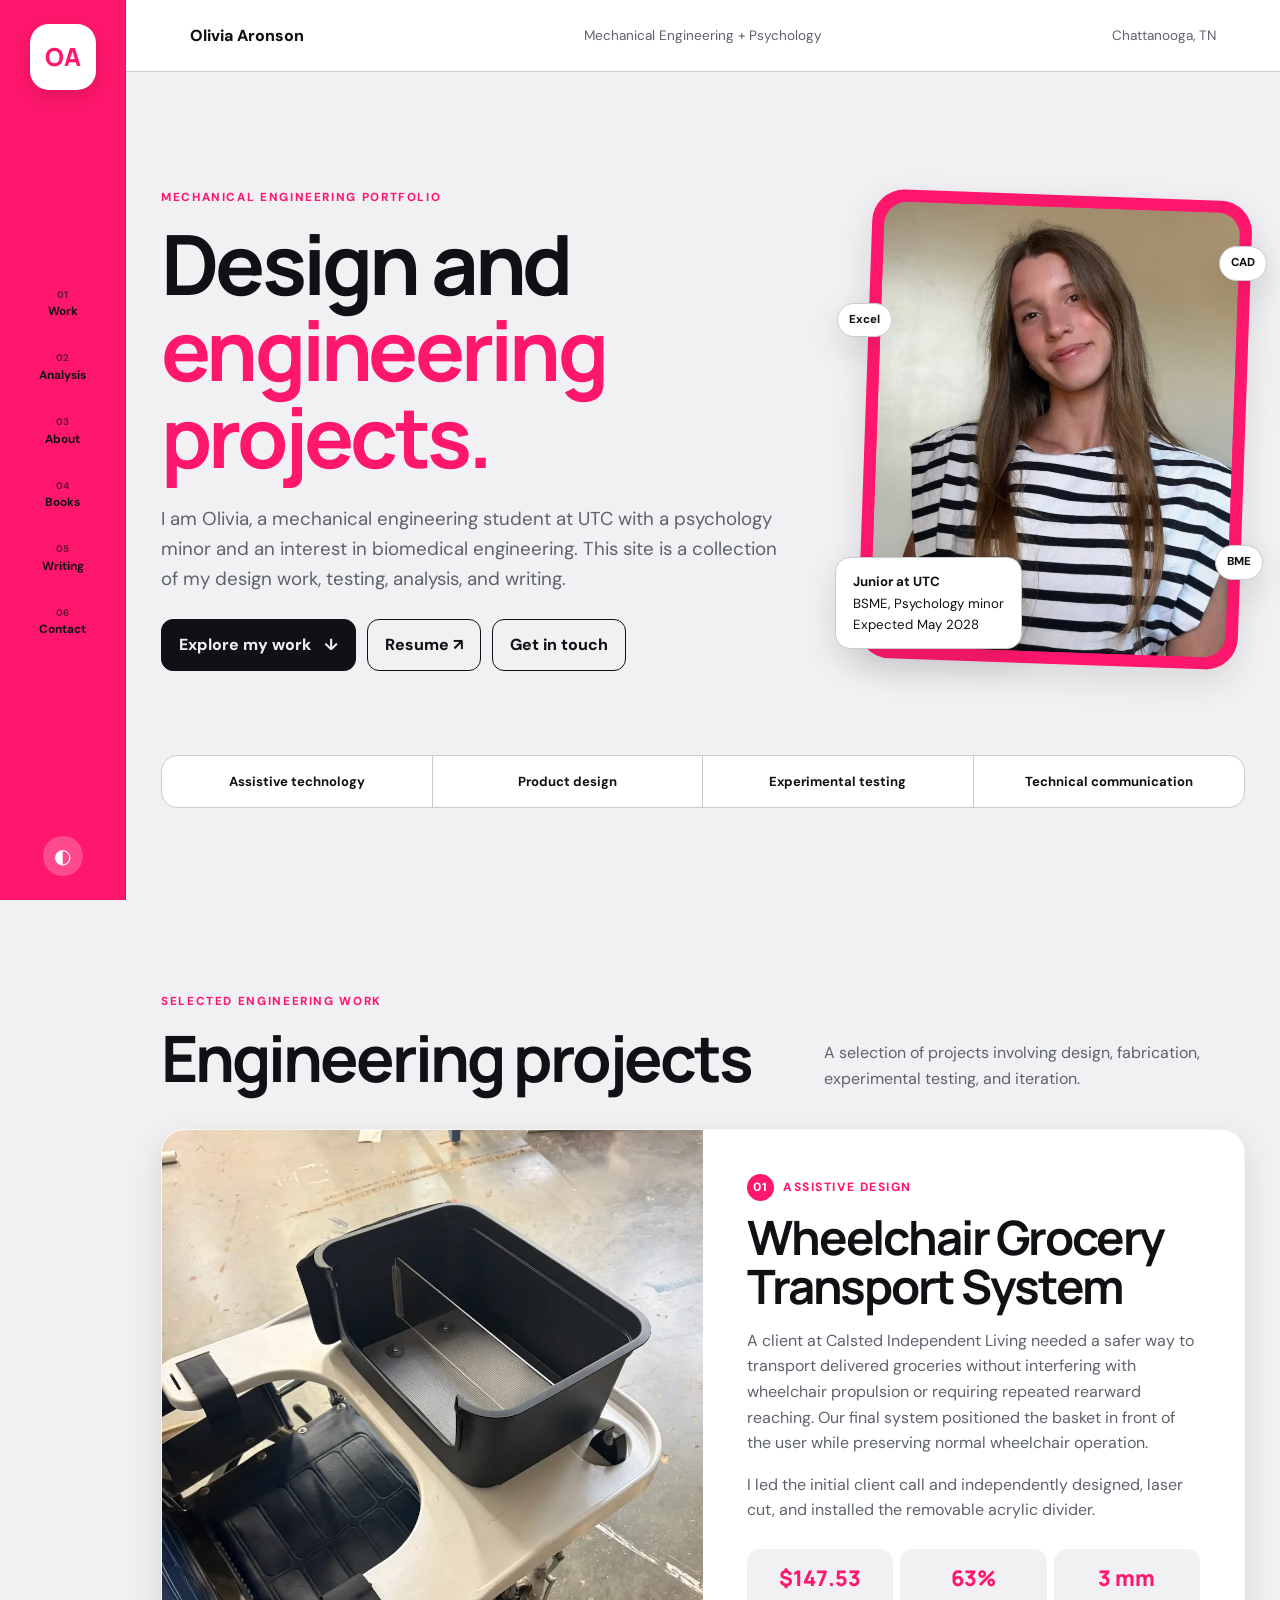
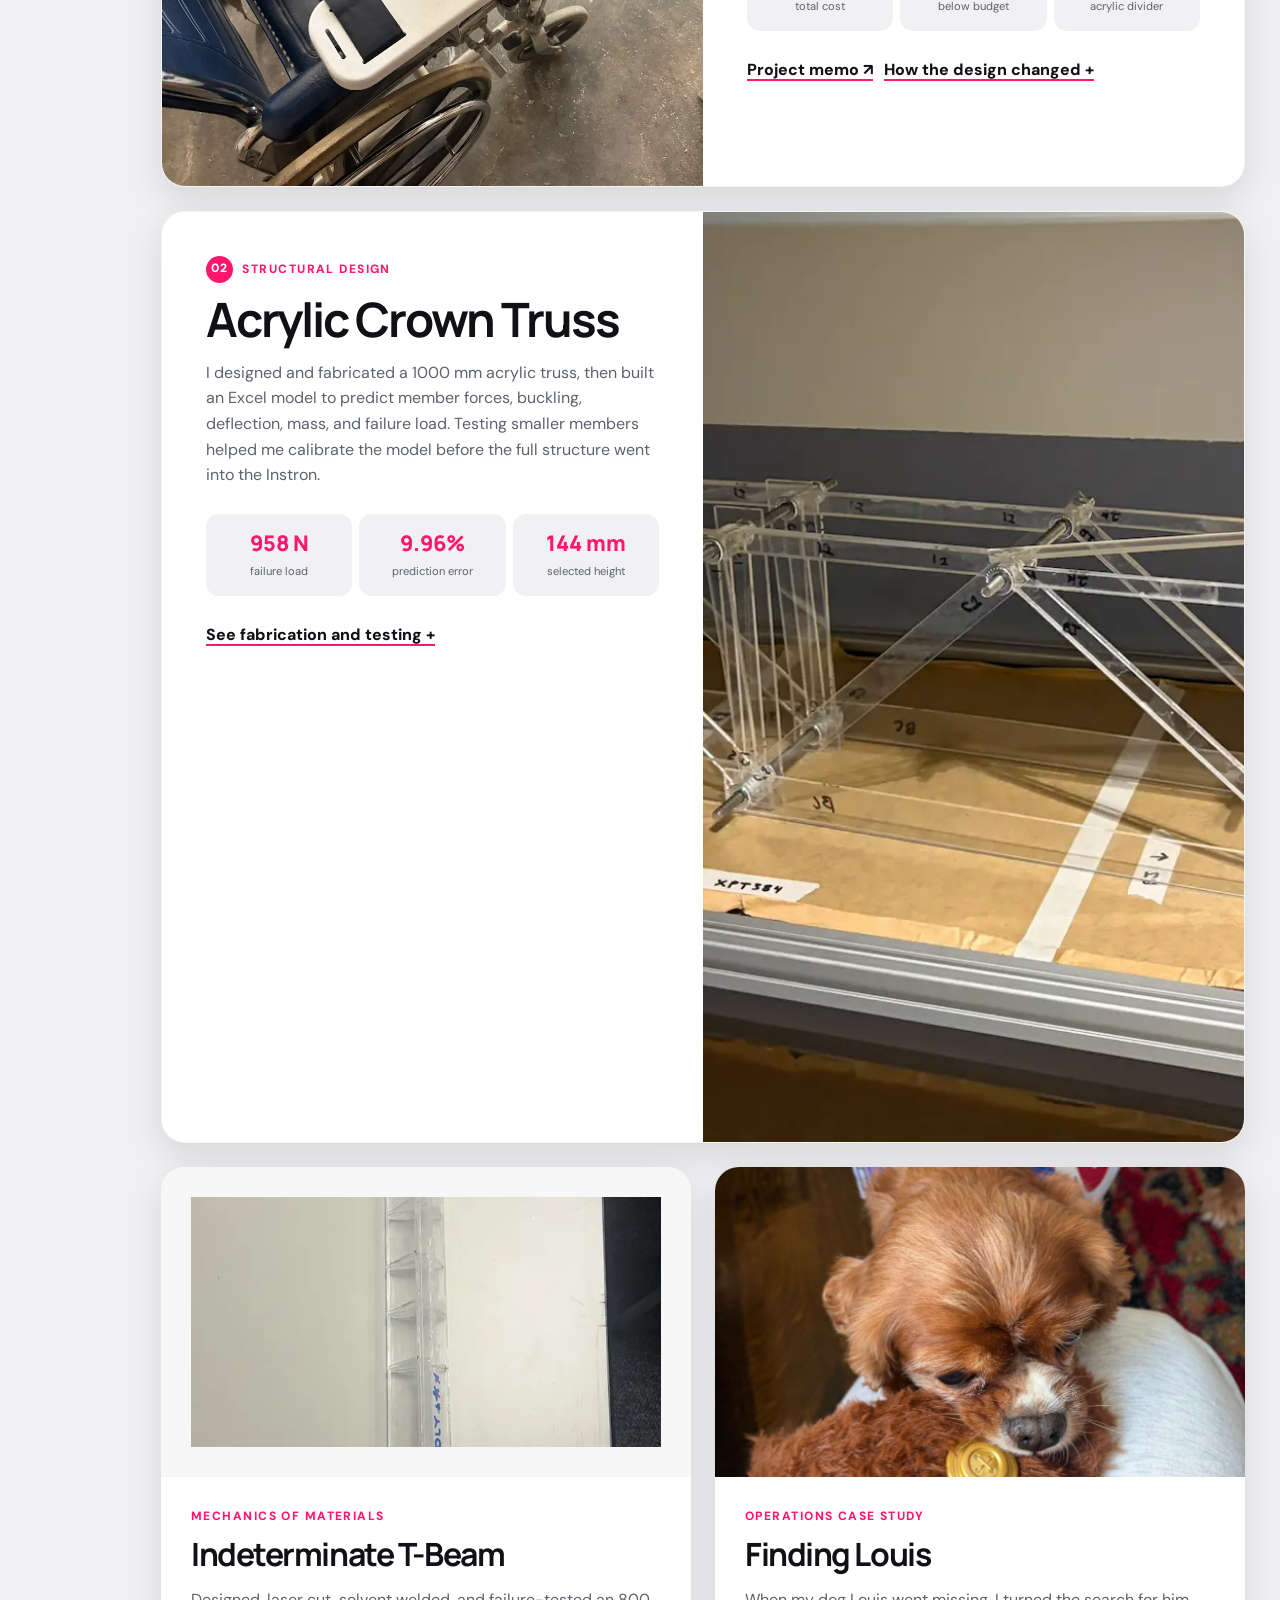
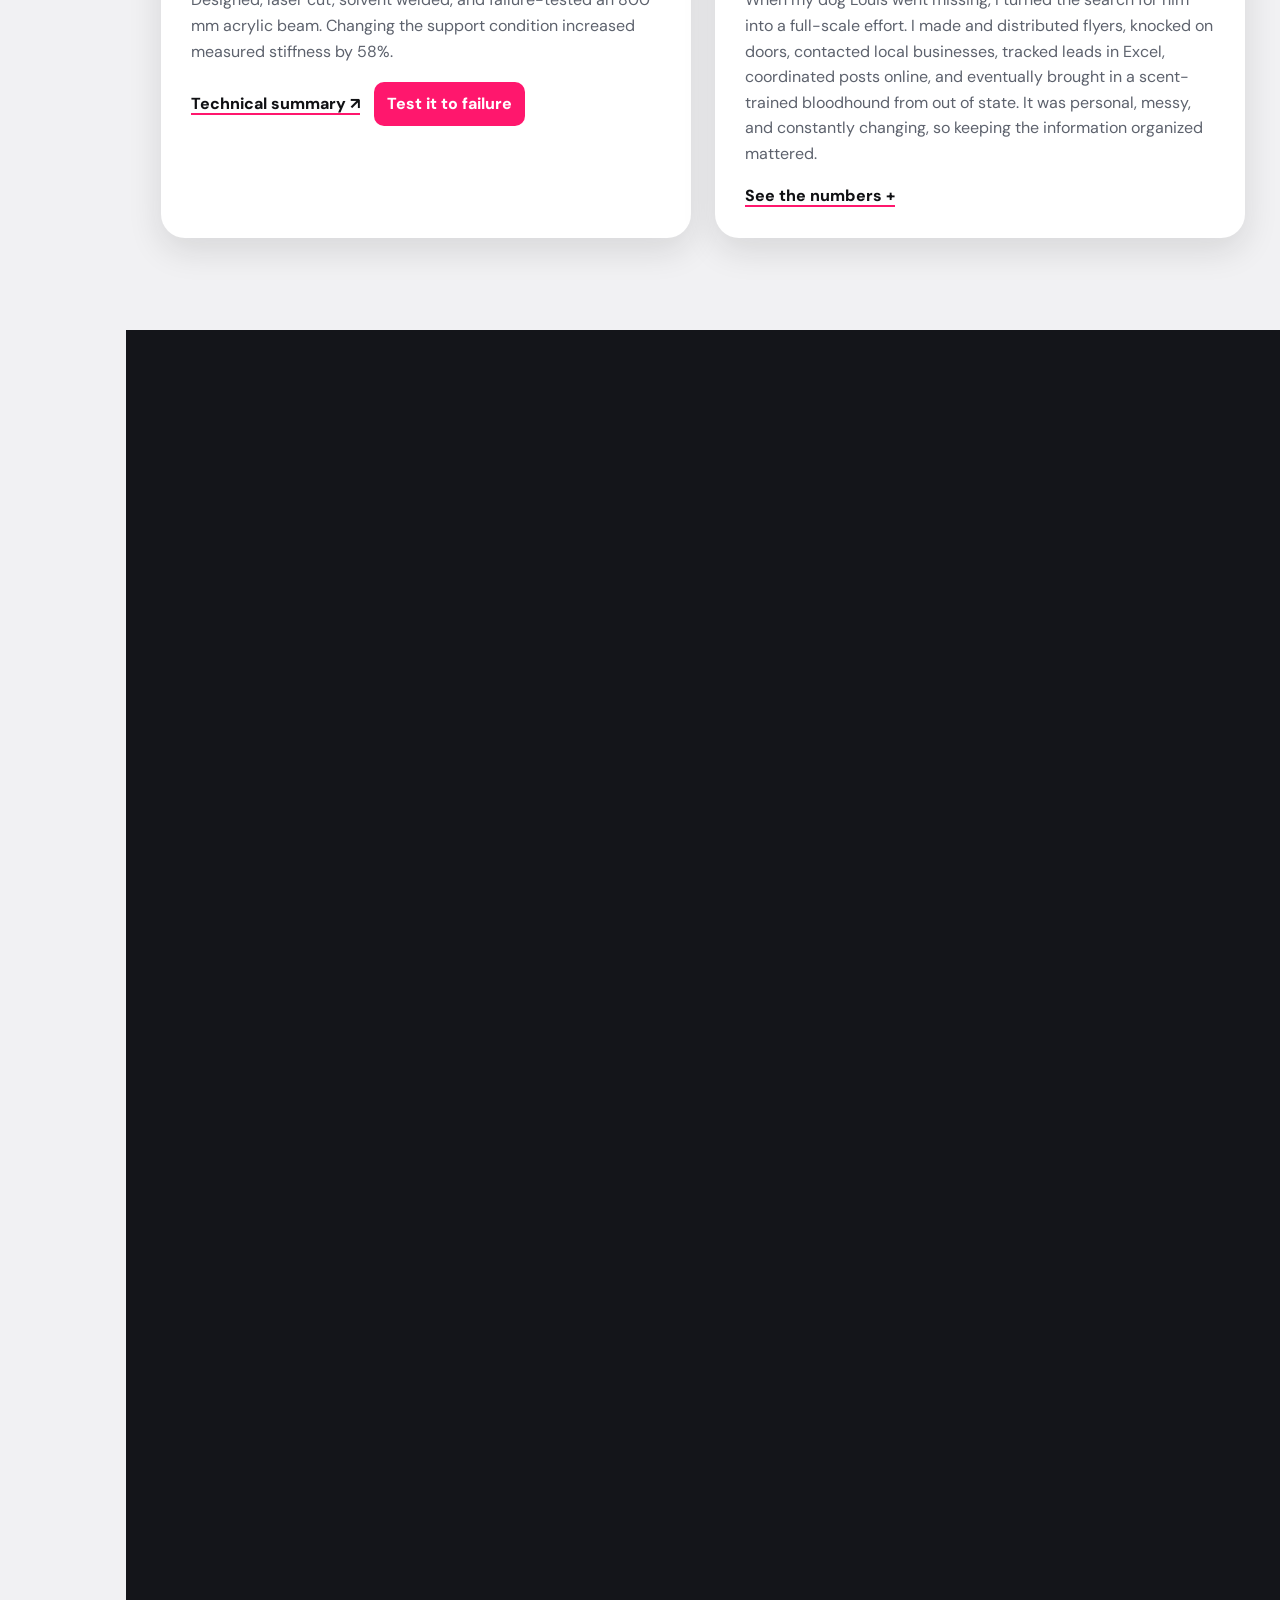
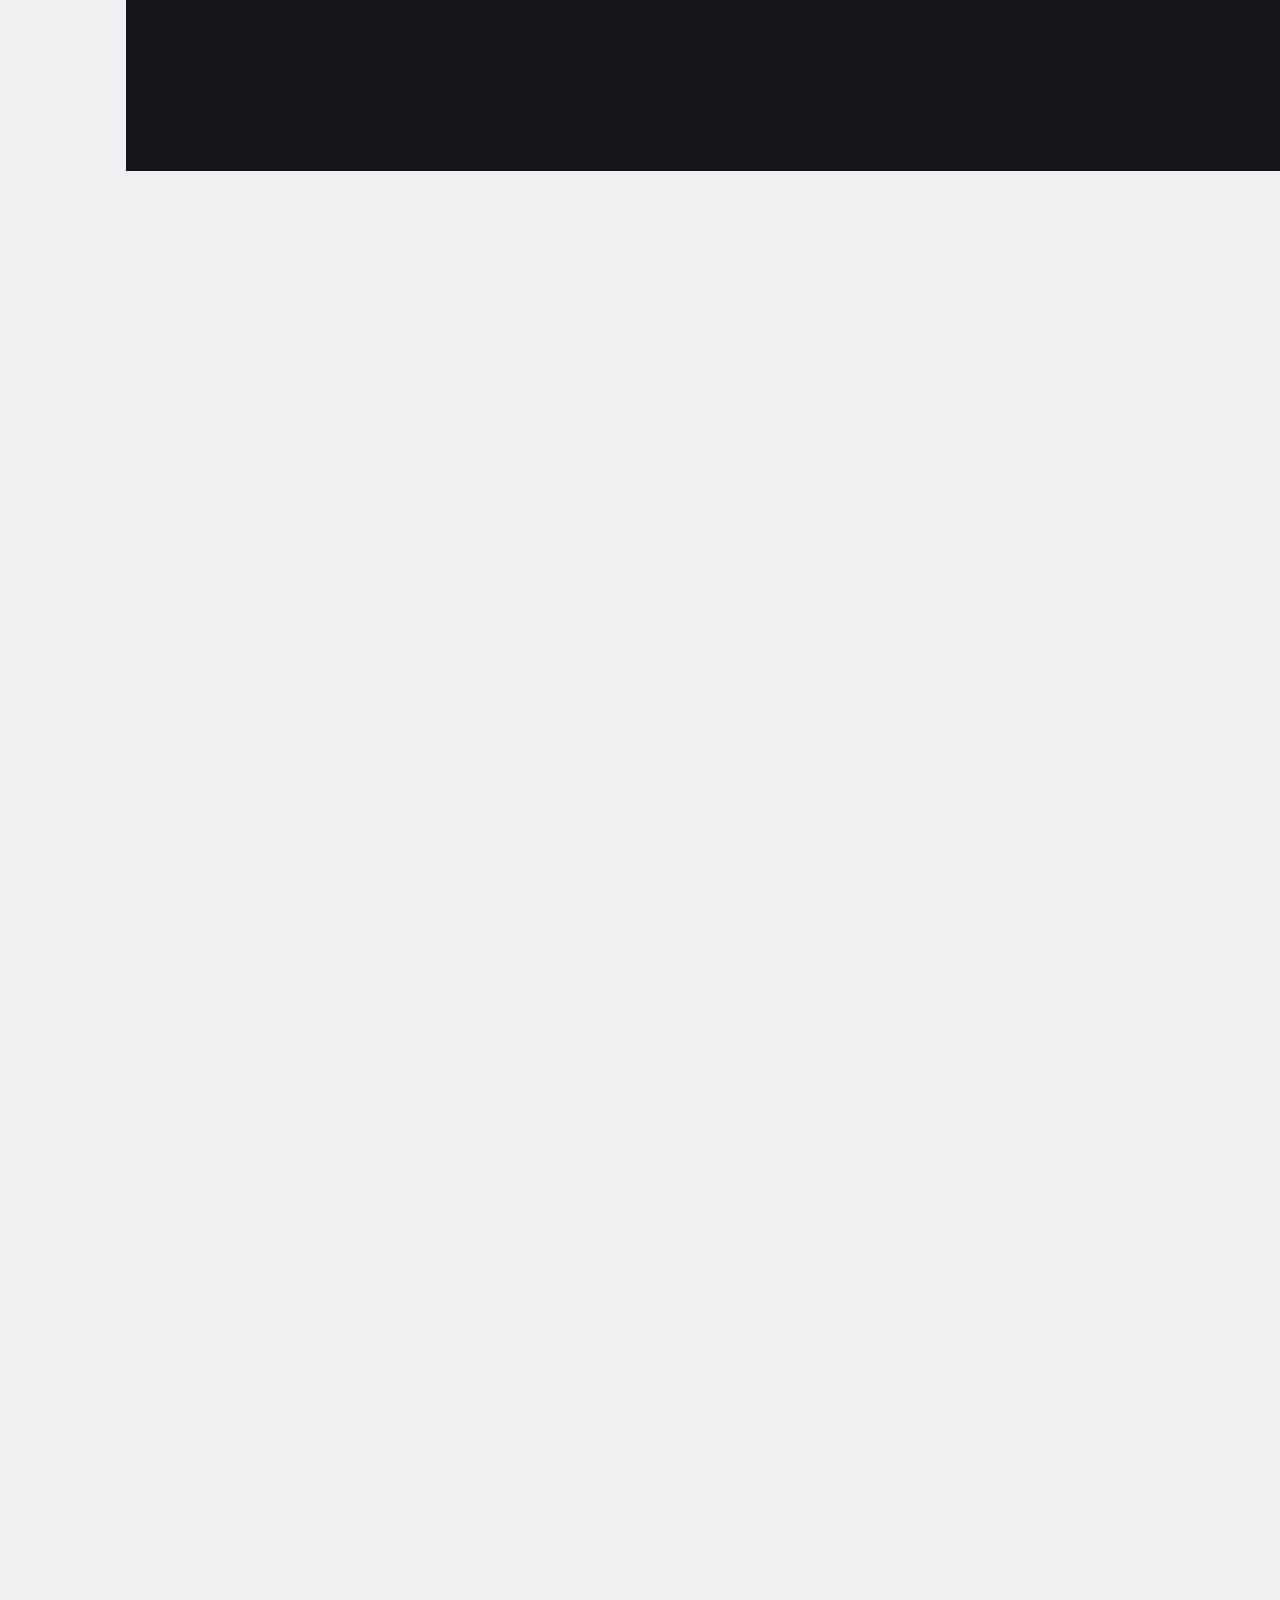
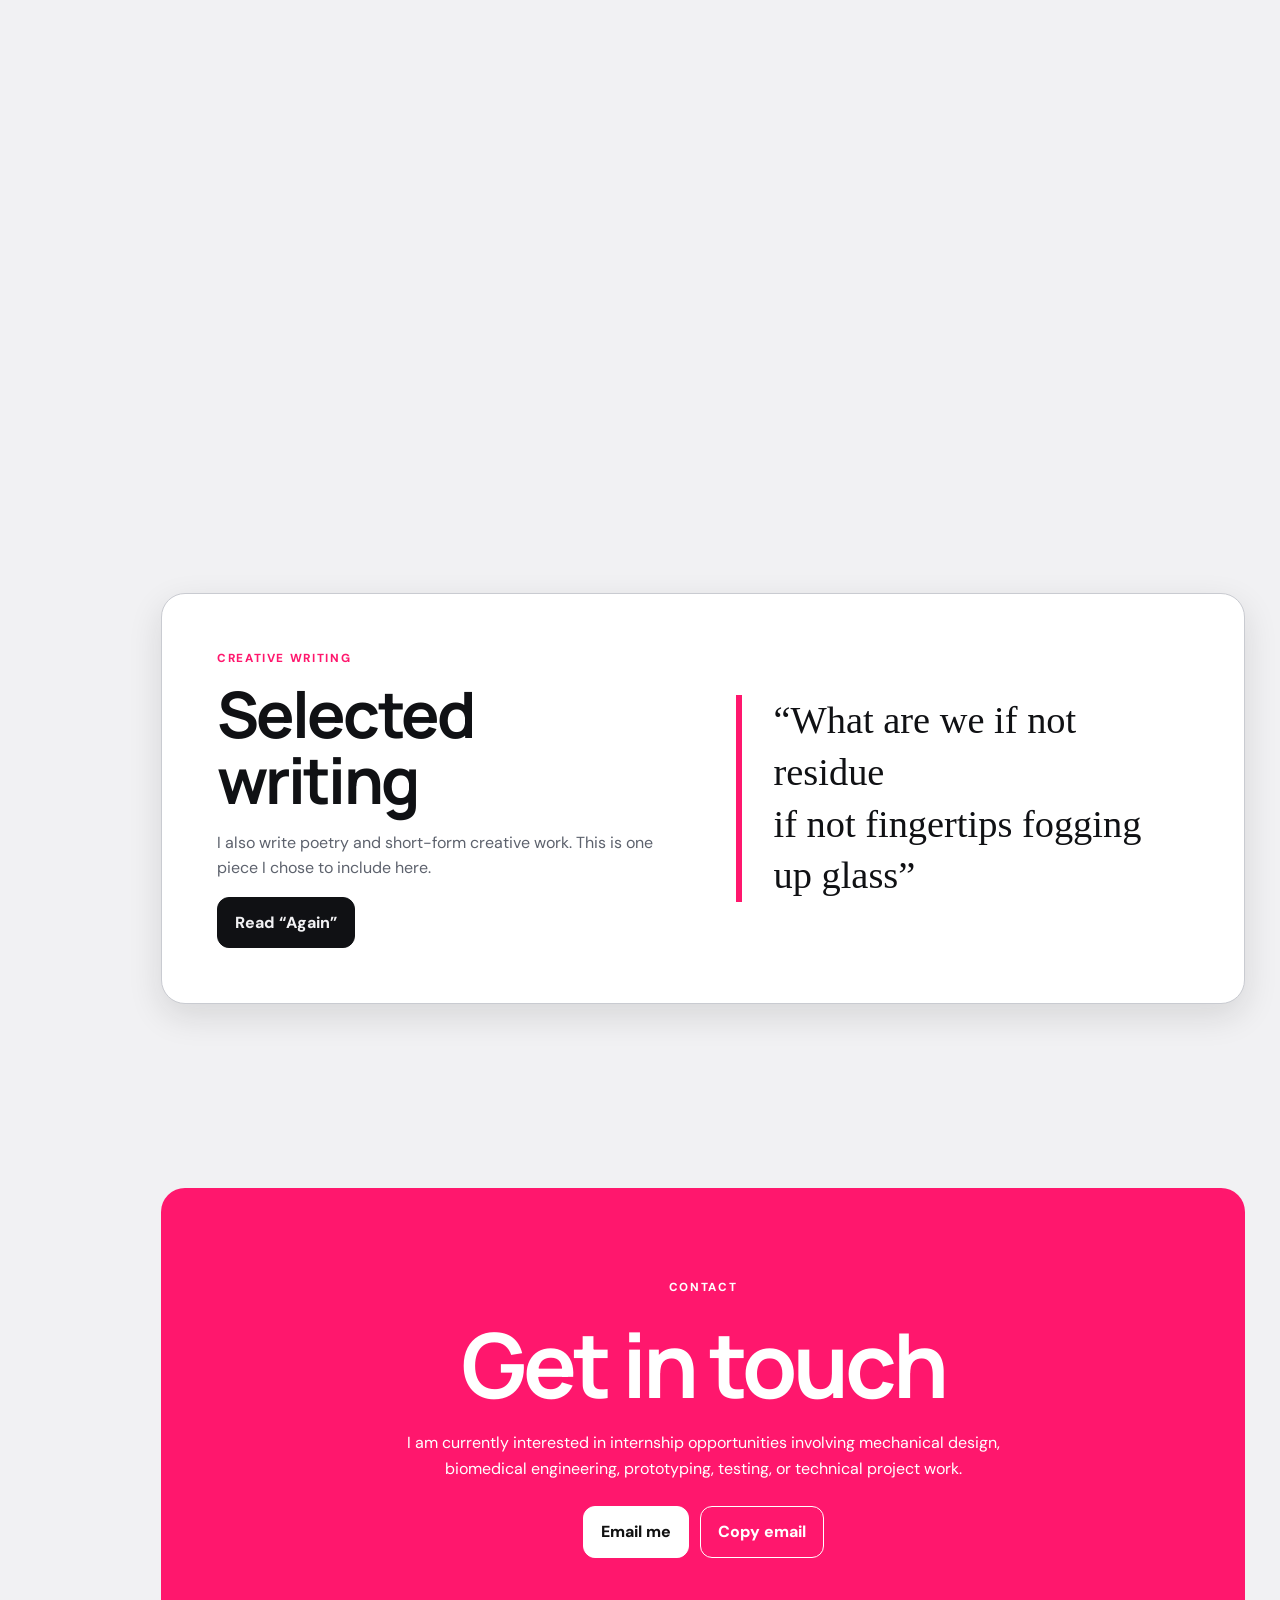
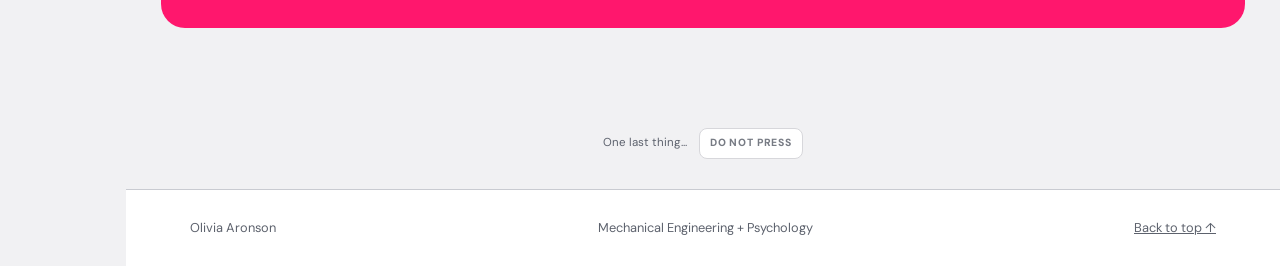
==== commit 953bfa48: "Add interactive about-me memory game" ====
--- a/index.html
+++ b/index.html
@@ -15,7 +15,7 @@
       href="https://fonts.googleapis.com/css2?family=DM+Sans:wght@400;500;600;700&family=Manrope:wght@500;600;700;800&display=swap"
       rel="stylesheet"
     />
-    <link rel="stylesheet" href="styles.css?v=20260922-bookshelf2" />
+    <link rel="stylesheet" href="styles.css?v=20260922-memory" />
     <link
       rel="icon"
       href="data:image/svg+xml,%3Csvg xmlns='http://www.w3.org/2000/svg' viewBox='0 0 64 64'%3E%3Crect width='64' height='64' rx='16' fill='%23ff176d'/%3E%3Cpath d='M15 46 29 17h7l13 29h-9l-2-6H26l-3 6Zm14-13h6l-3-8Z' fill='white'/%3E%3C/svg%3E"
@@ -395,6 +395,42 @@
               />
             </div>
           </div>
+
+          <div class="memory-game reveal" aria-labelledby="memory-title">
+            <div class="memory-intro">
+              <div>
+                <p class="kicker">A very small game about me</p>
+                <h2 id="memory-title">A few things about me</h2>
+                <p>
+                  Match the cards to uncover a few things that do not fit neatly
+                  into a résumé.
+                </p>
+              </div>
+              <div class="memory-toolbar" aria-label="Game status">
+                <span><b id="memory-moves">0</b> moves</span>
+                <span><b id="memory-matches">0</b>/6 matched</span>
+                <button id="memory-reset" type="button">Shuffle again</button>
+              </div>
+            </div>
+
+            <div class="memory-layout">
+              <div
+                class="memory-grid"
+                id="memory-grid"
+                role="grid"
+                aria-label="Memory matching game"
+              ></div>
+              <aside class="memory-fact" aria-live="polite">
+                <p class="memory-fact-label">UNLOCKED FACT</p>
+                <span class="memory-fact-icon" aria-hidden="true">?</span>
+                <h3>Find your first pair</h3>
+                <p>
+                  Each match reveals a small piece of my life outside a project
+                  title.
+                </p>
+              </aside>
+            </div>
+          </div>
         </section>
 
         <!-- BOOKS -->
@@ -403,7 +439,8 @@
             <p class="kicker">On my shelf</p>
             <h2>Five books I keep thinking about</h2>
             <p>
-              These are five books that have stuck with me. Click a spine to see why.
+              These are five books that have stuck with me. Click a spine to see
+              why.
             </p>
           </div>
           <div class="bookshelf-card reveal">
@@ -567,6 +604,6 @@
       </div>
     </dialog>
     <div class="toast" role="status" aria-live="polite">Email copied</div>
-    <script src="script.js?v=20260922-bookshelf2"></script>
+    <script src="script.js?v=20260922-memory"></script>
   </body>
 </html>
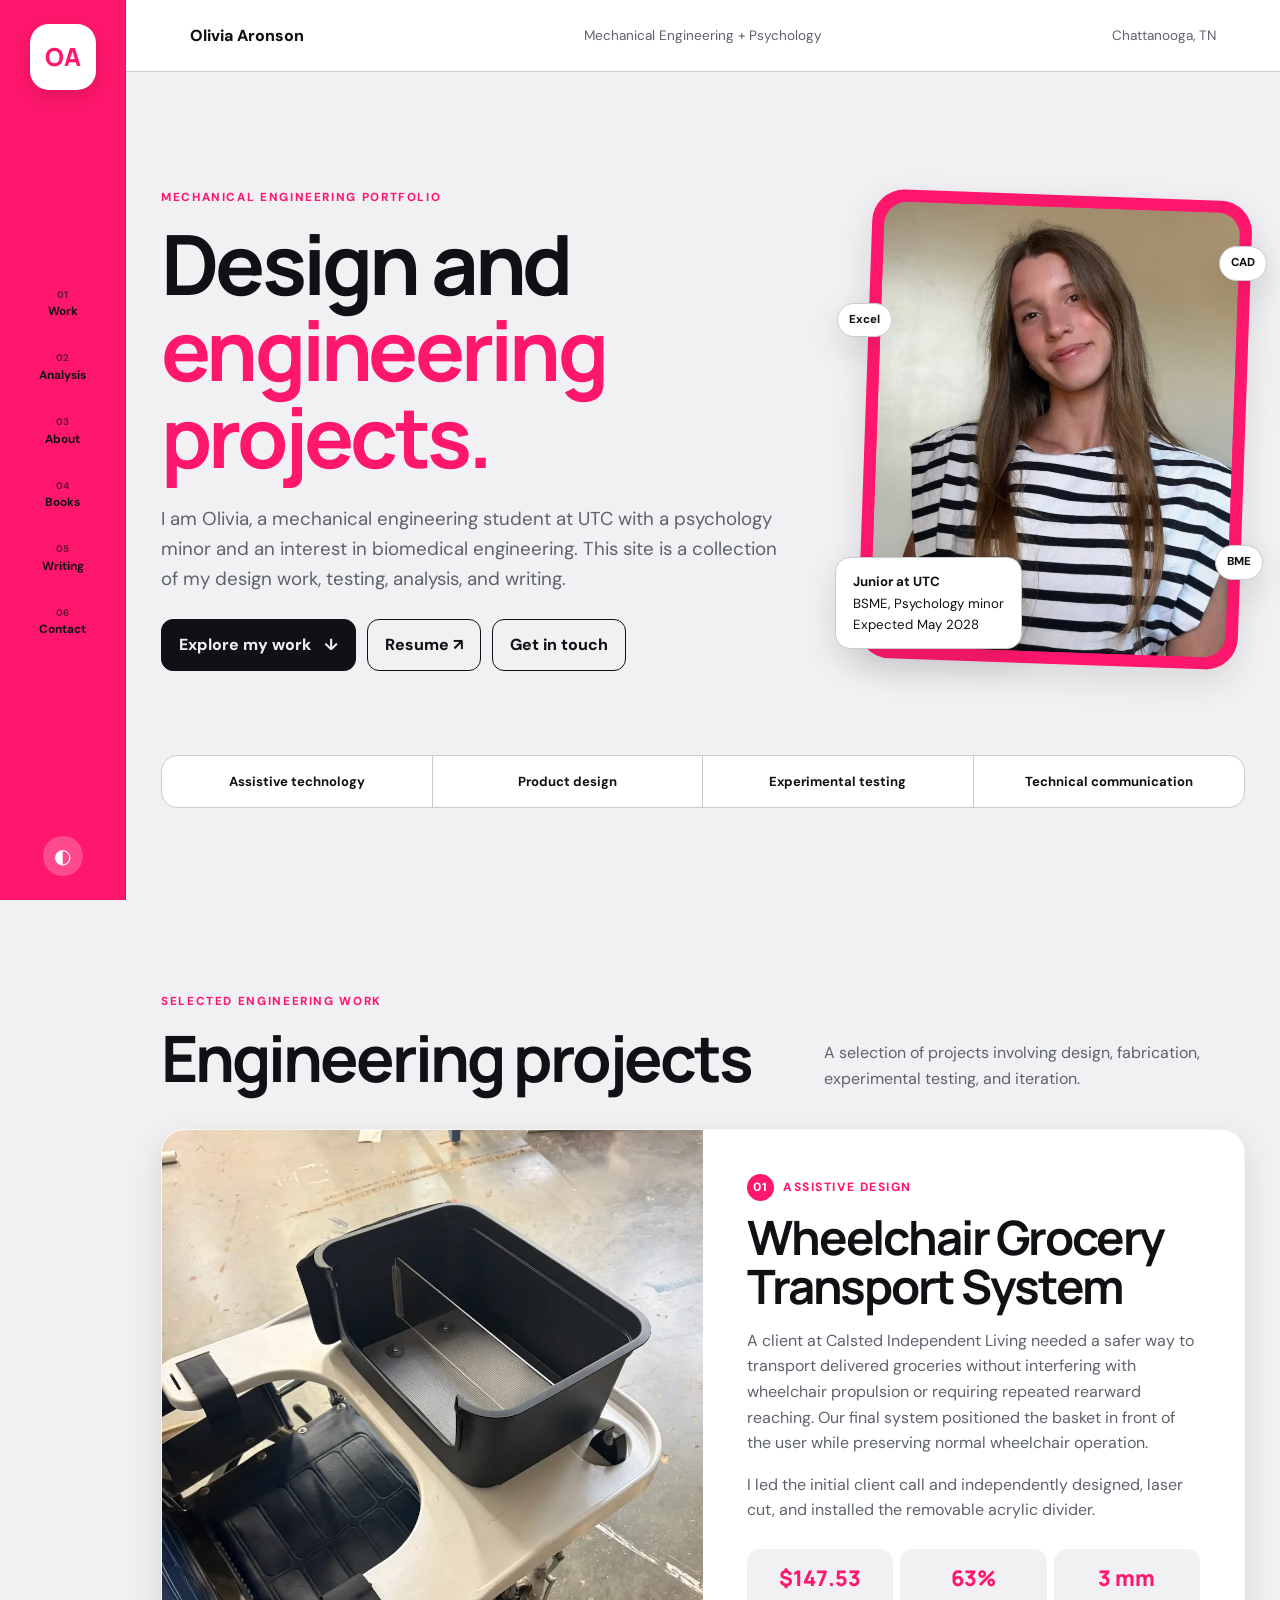
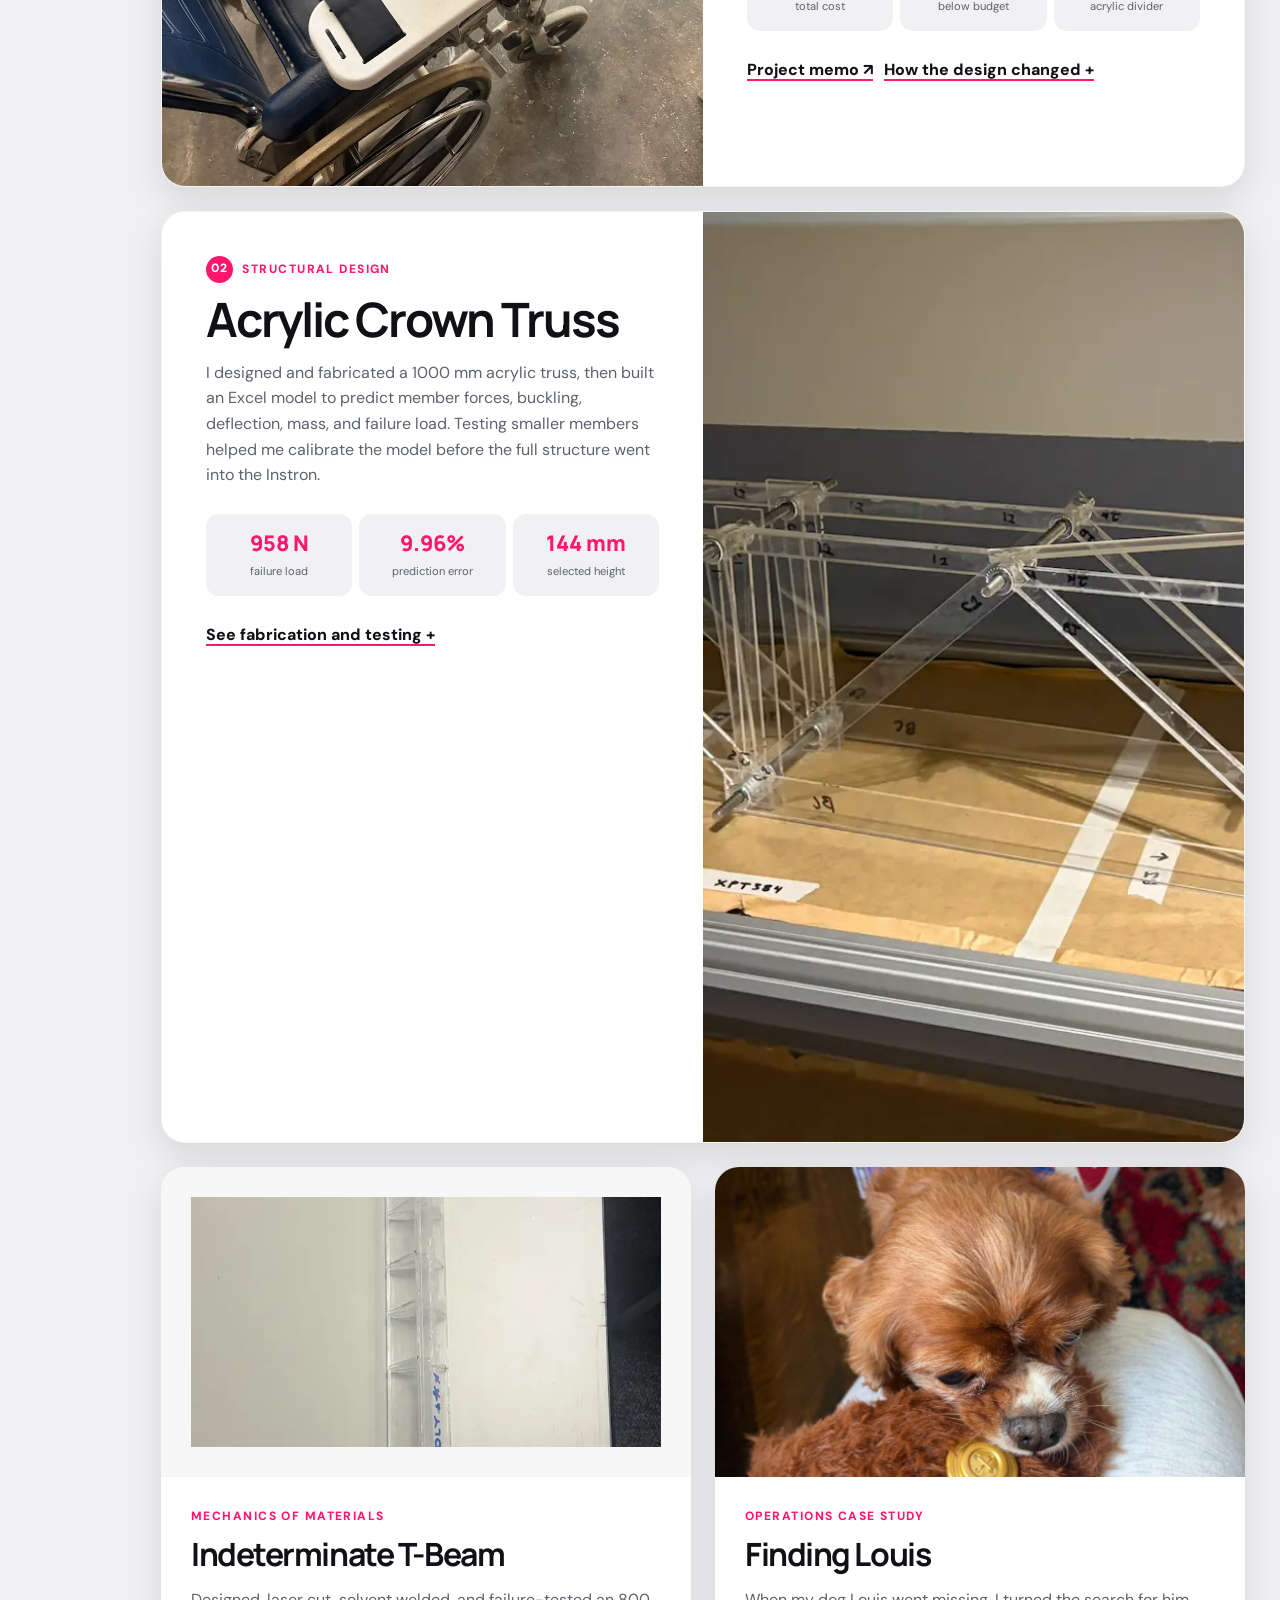
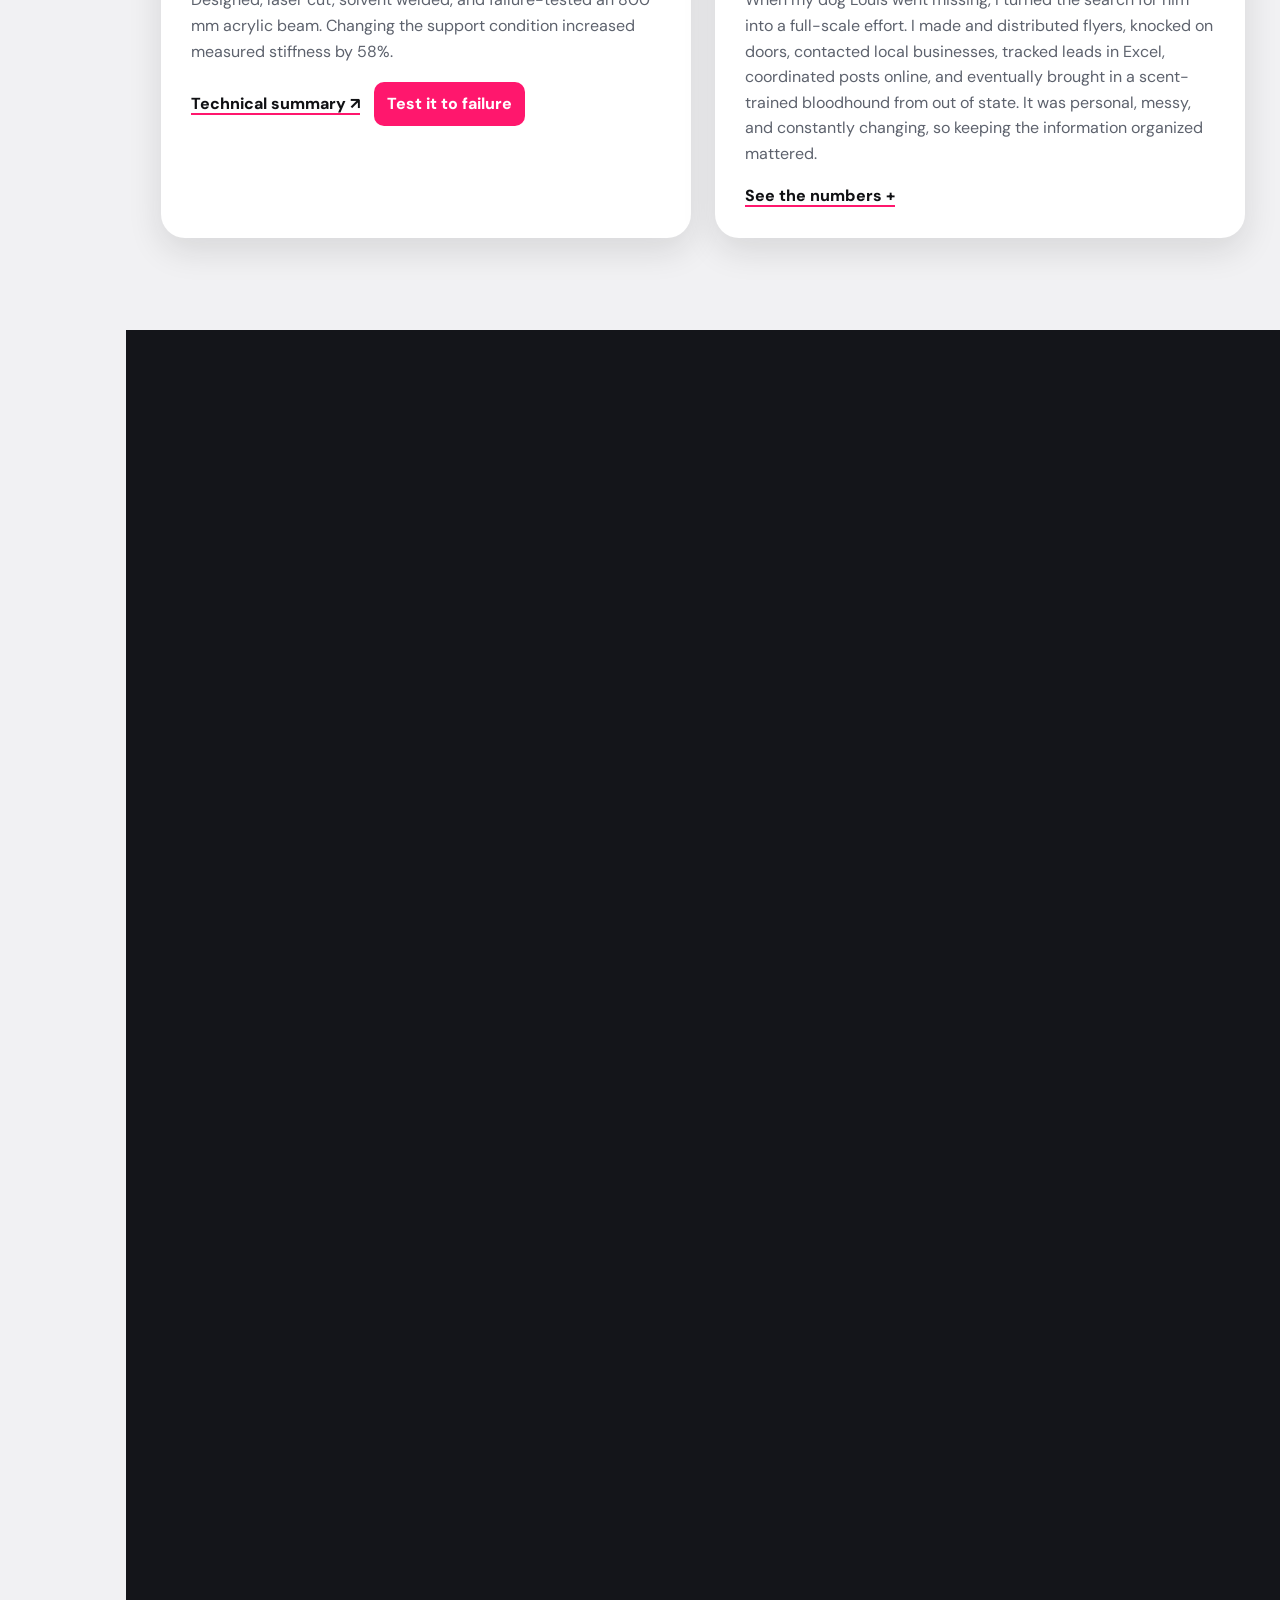
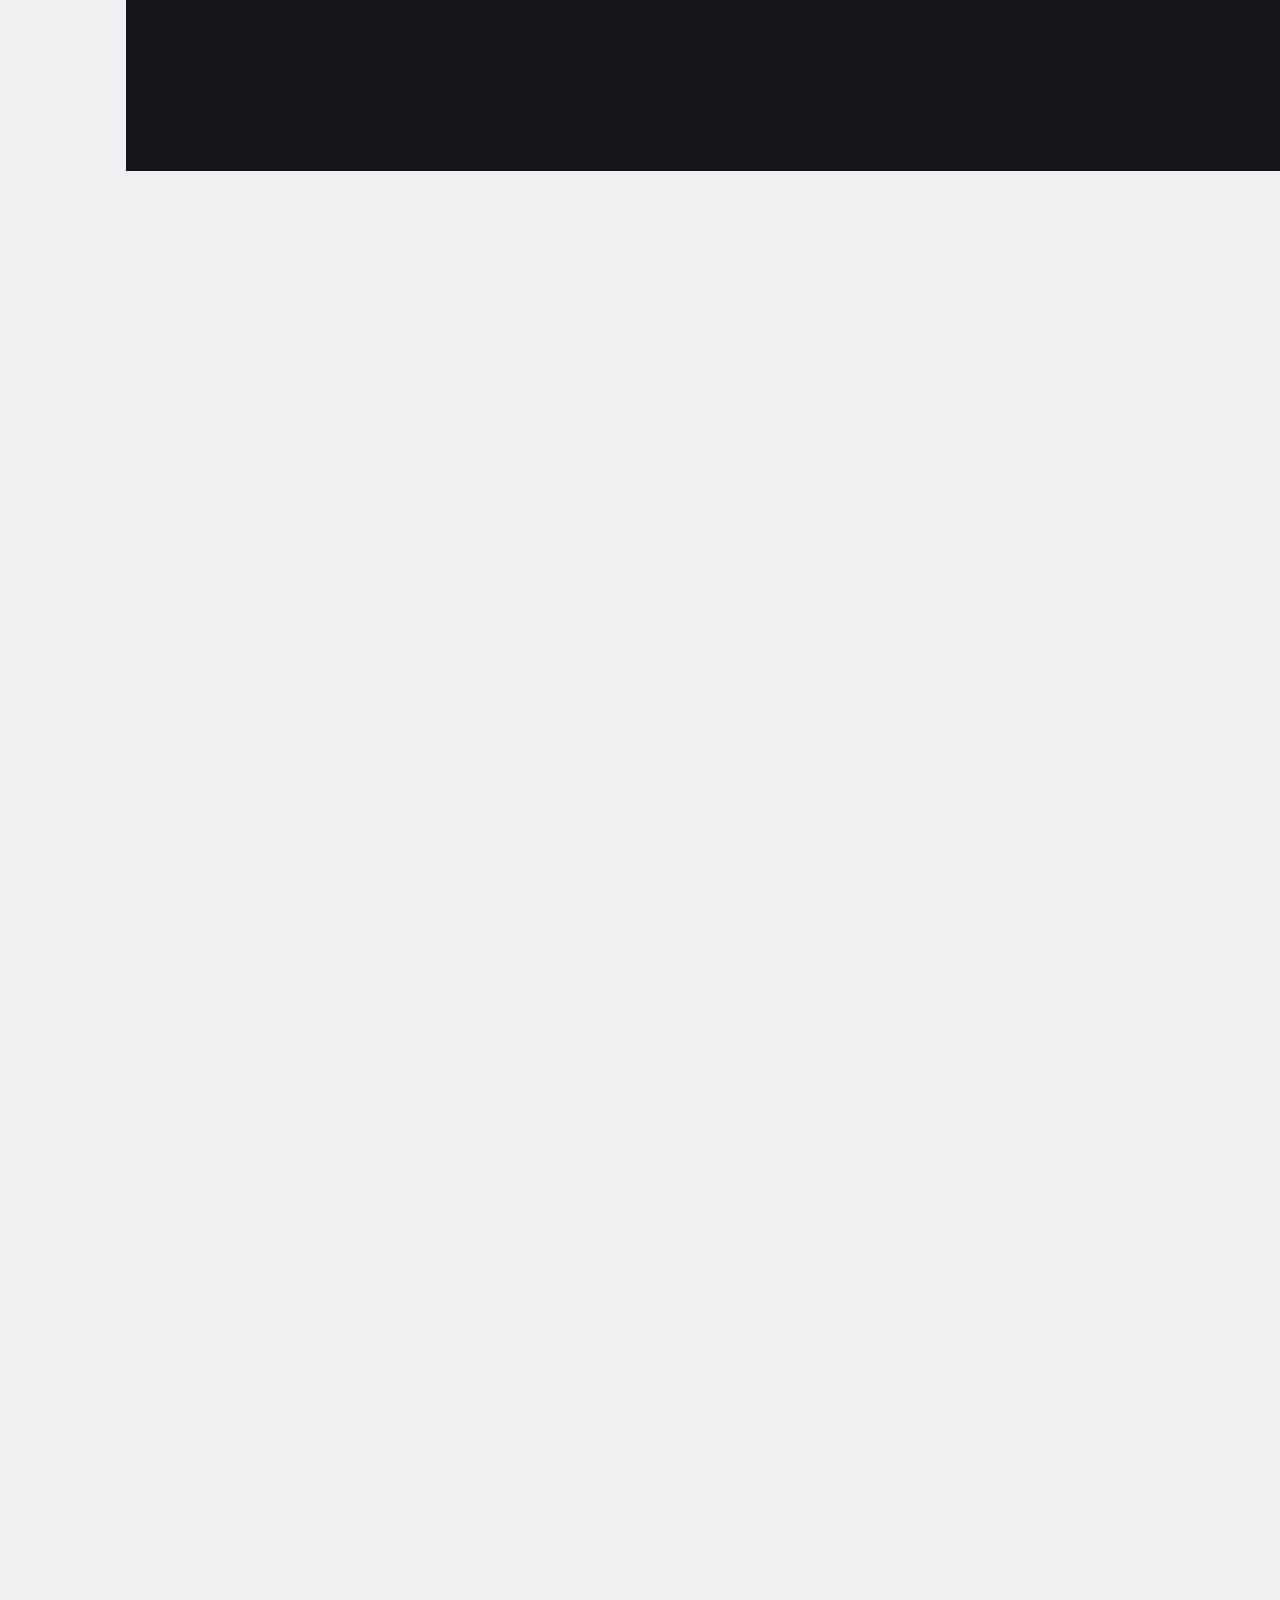
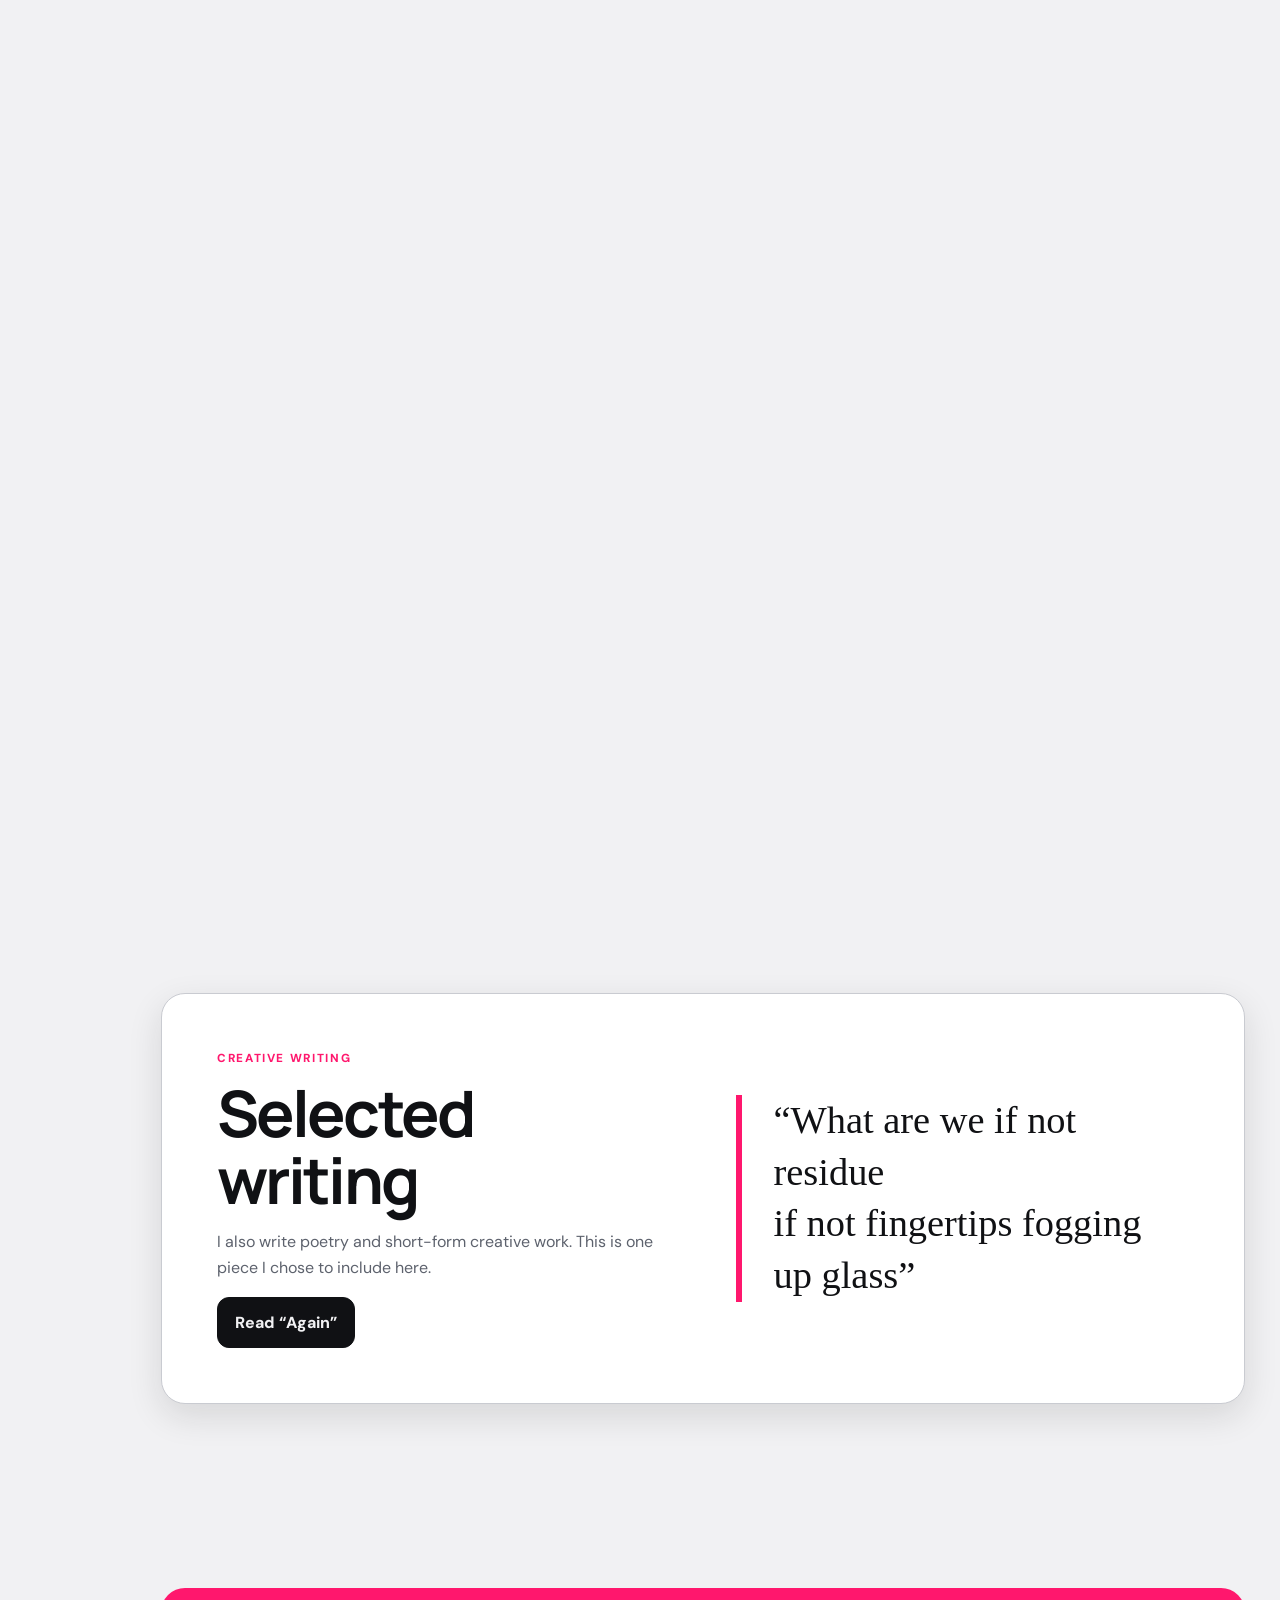
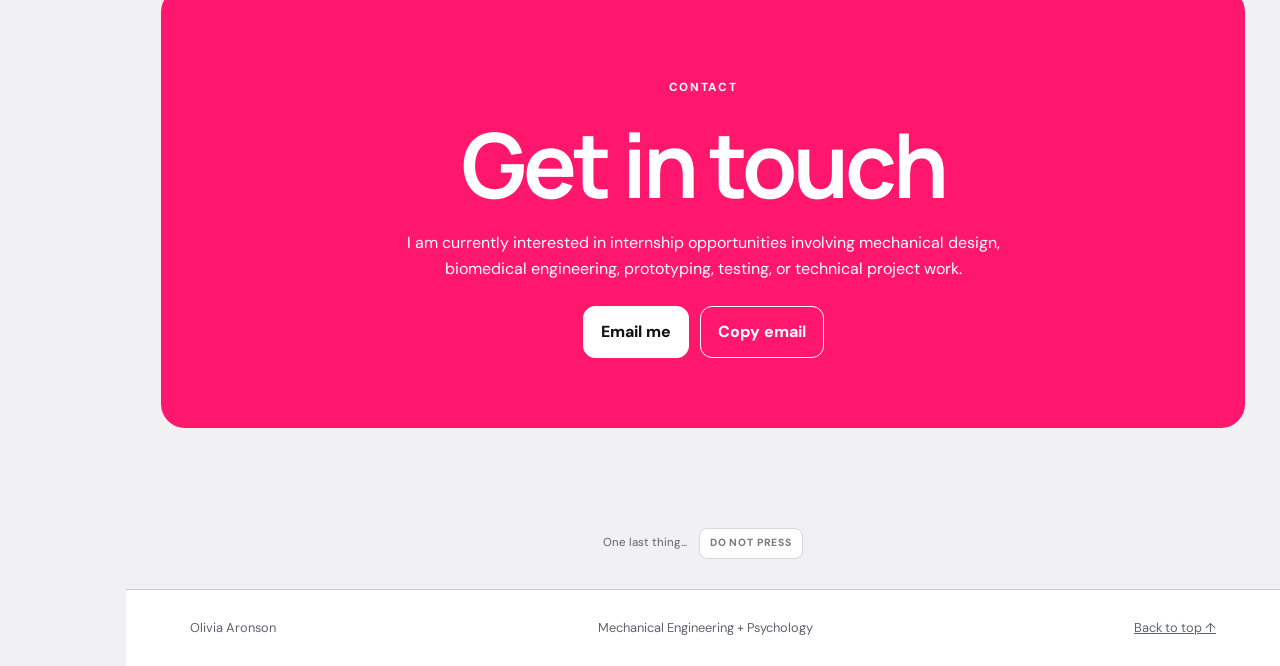
==== commit b055977e: "Simplify memory game introduction" ====
--- a/index.html
+++ b/index.html
@@ -402,8 +402,7 @@
                 <p class="kicker">A very small game about me</p>
                 <h2 id="memory-title">A few things about me</h2>
                 <p>
-                  Match the cards to uncover a few things that do not fit neatly
-                  into a résumé.
+                  Match the cards to uncover a few more things about me.
                 </p>
               </div>
               <div class="memory-toolbar" aria-label="Game status">
--- a/styles.css
+++ b/styles.css
@@ -1194,7 +1194,236 @@
   color: var(--pink) !important;
 }
 
-/* 8. Interactive bookshelf */
+/* 8. Memory game */
+.memory-game {
+  margin-top: 78px;
+  padding: 42px;
+  background: var(--card);
+  border: 1px solid var(--line);
+  border-radius: var(--radius);
+  box-shadow: var(--shadow);
+}
+.memory-intro {
+  display: flex;
+  justify-content: space-between;
+  align-items: flex-end;
+  gap: 28px;
+  margin-bottom: 30px;
+}
+.memory-intro h2 {
+  font-size: clamp(2.4rem, 5vw, 4.5rem);
+}
+.memory-intro > div:first-child > p:last-child {
+  color: var(--muted);
+  margin-bottom: 0;
+}
+.memory-toolbar {
+  display: flex;
+  align-items: center;
+  gap: 9px;
+  flex-wrap: wrap;
+  justify-content: flex-end;
+}
+.memory-toolbar span,
+.memory-toolbar button {
+  border: 1px solid var(--line);
+  border-radius: 999px;
+  padding: 8px 12px;
+  background: var(--paper);
+  color: var(--ink);
+  font-size: 0.75rem;
+  font-weight: 700;
+}
+.memory-toolbar b {
+  color: var(--pink);
+}
+.memory-toolbar button {
+  background: var(--ink);
+  color: var(--paper);
+  border-color: var(--ink);
+  cursor: pointer;
+}
+.memory-layout {
+  display: grid;
+  grid-template-columns: minmax(430px, 1.25fr) minmax(260px, 0.75fr);
+  gap: 24px;
+}
+.memory-grid {
+  display: grid;
+  grid-template-columns: repeat(4, 1fr);
+  gap: 10px;
+}
+.memory-card {
+  height: 128px;
+  border: 0;
+  padding: 0;
+  background: transparent;
+  cursor: pointer;
+  perspective: 800px;
+}
+.memory-card-inner {
+  display: block;
+  width: 100%;
+  height: 100%;
+  position: relative;
+  transform-style: preserve-3d;
+  transition: transform 0.42s cubic-bezier(0.2, 0.75, 0.25, 1);
+}
+.memory-card.flipped .memory-card-inner,
+.memory-card.matched .memory-card-inner {
+  transform: rotateY(180deg);
+}
+.memory-card-back,
+.memory-card-front {
+  position: absolute;
+  inset: 0;
+  display: grid;
+  place-items: center;
+  border-radius: 16px;
+  backface-visibility: hidden;
+  border: 1px solid var(--line);
+  box-shadow: 0 7px 16px rgba(20, 21, 26, 0.1);
+}
+.memory-card-back {
+  color: var(--pink);
+  background:
+    radial-gradient(
+      circle at 75% 22%,
+      rgba(255, 23, 109, 0.2) 0 8px,
+      transparent 9px
+    ),
+    linear-gradient(145deg, var(--paper), var(--card));
+  font:
+    800 1rem Manrope,
+    sans-serif;
+  letter-spacing: 0.12em;
+}
+.memory-card-front {
+  transform: rotateY(180deg);
+  align-content: center;
+  gap: 5px;
+  color: #fff;
+  background: var(--pink);
+}
+.memory-card-front b {
+  font:
+    800 2.2rem/1 Manrope,
+    sans-serif;
+}
+.memory-card-front small {
+  font-size: 0.68rem;
+  font-weight: 800;
+  letter-spacing: 0.08em;
+  text-transform: uppercase;
+}
+.memory-card:hover .memory-card-inner,
+.memory-card:focus-visible .memory-card-inner {
+  transform: translateY(-4px);
+}
+.memory-card.flipped:hover .memory-card-inner,
+.memory-card.flipped:focus-visible .memory-card-inner,
+.memory-card.matched:hover .memory-card-inner,
+.memory-card.matched:focus-visible .memory-card-inner {
+  transform: rotateY(180deg) translateY(-4px);
+}
+.memory-card:focus-visible {
+  outline: 3px solid var(--pink);
+  outline-offset: 3px;
+  border-radius: 16px;
+}
+.memory-climb .memory-card-front {
+  background: #d91f64;
+}
+.memory-biomed .memory-card-front {
+  background: #8a6c8f;
+}
+.memory-make .memory-card-front {
+  background: #69754b;
+}
+.memory-write .memory-card-front {
+  background: #4f6f8f;
+}
+.memory-louis .memory-card-front {
+  background: #a85d3d;
+}
+.memory-test .memory-card-front {
+  background: #30333b;
+}
+.memory-card.matched .memory-card-front {
+  box-shadow:
+    inset 0 0 0 4px rgba(255, 255, 255, 0.72),
+    0 8px 20px rgba(20, 21, 26, 0.18);
+}
+.memory-fact {
+  min-height: 266px;
+  border-radius: 18px;
+  padding: 28px;
+  background: var(--paper);
+  border: 1px solid var(--line);
+  display: flex;
+  flex-direction: column;
+  justify-content: center;
+}
+.memory-fact.complete {
+  background: rgba(255, 23, 109, 0.09);
+  border-color: var(--pink);
+}
+.memory-fact-label {
+  margin: 0 0 12px;
+  color: var(--pink);
+  font-size: 0.65rem;
+  font-weight: 800;
+  letter-spacing: 0.13em;
+}
+.memory-fact-icon {
+  color: var(--pink);
+  font:
+    800 2rem/1 Manrope,
+    sans-serif;
+}
+.memory-fact h3 {
+  margin: 10px 0 8px;
+  font:
+    800 1.6rem/1.1 Manrope,
+    sans-serif;
+}
+.memory-fact > p:last-child {
+  margin: 0;
+  color: var(--muted);
+}
+@media (max-width: 850px) {
+  .memory-intro {
+    align-items: flex-start;
+    flex-direction: column;
+  }
+  .memory-toolbar {
+    justify-content: flex-start;
+  }
+  .memory-layout {
+    grid-template-columns: 1fr;
+  }
+}
+@media (max-width: 560px) {
+  .memory-game {
+    padding: 26px 16px;
+  }
+  .memory-grid {
+    grid-template-columns: repeat(3, 1fr);
+  }
+  .memory-card {
+    height: 102px;
+  }
+  .memory-card-front b {
+    font-size: 1.8rem;
+  }
+}
+@media (prefers-reduced-motion: reduce) {
+  .memory-card-inner {
+    transition: none;
+  }
+}
+
+/* 9. Interactive bookshelf */
 .books-section {
   padding-top: 74px;
 }
@@ -1424,7 +1653,7 @@
   }
 }
 
-/* 9. Do Not Press button */
+/* 10. Do Not Press button */
 .danger-zone {
   padding: 8px 24px 30px;
   display: flex;
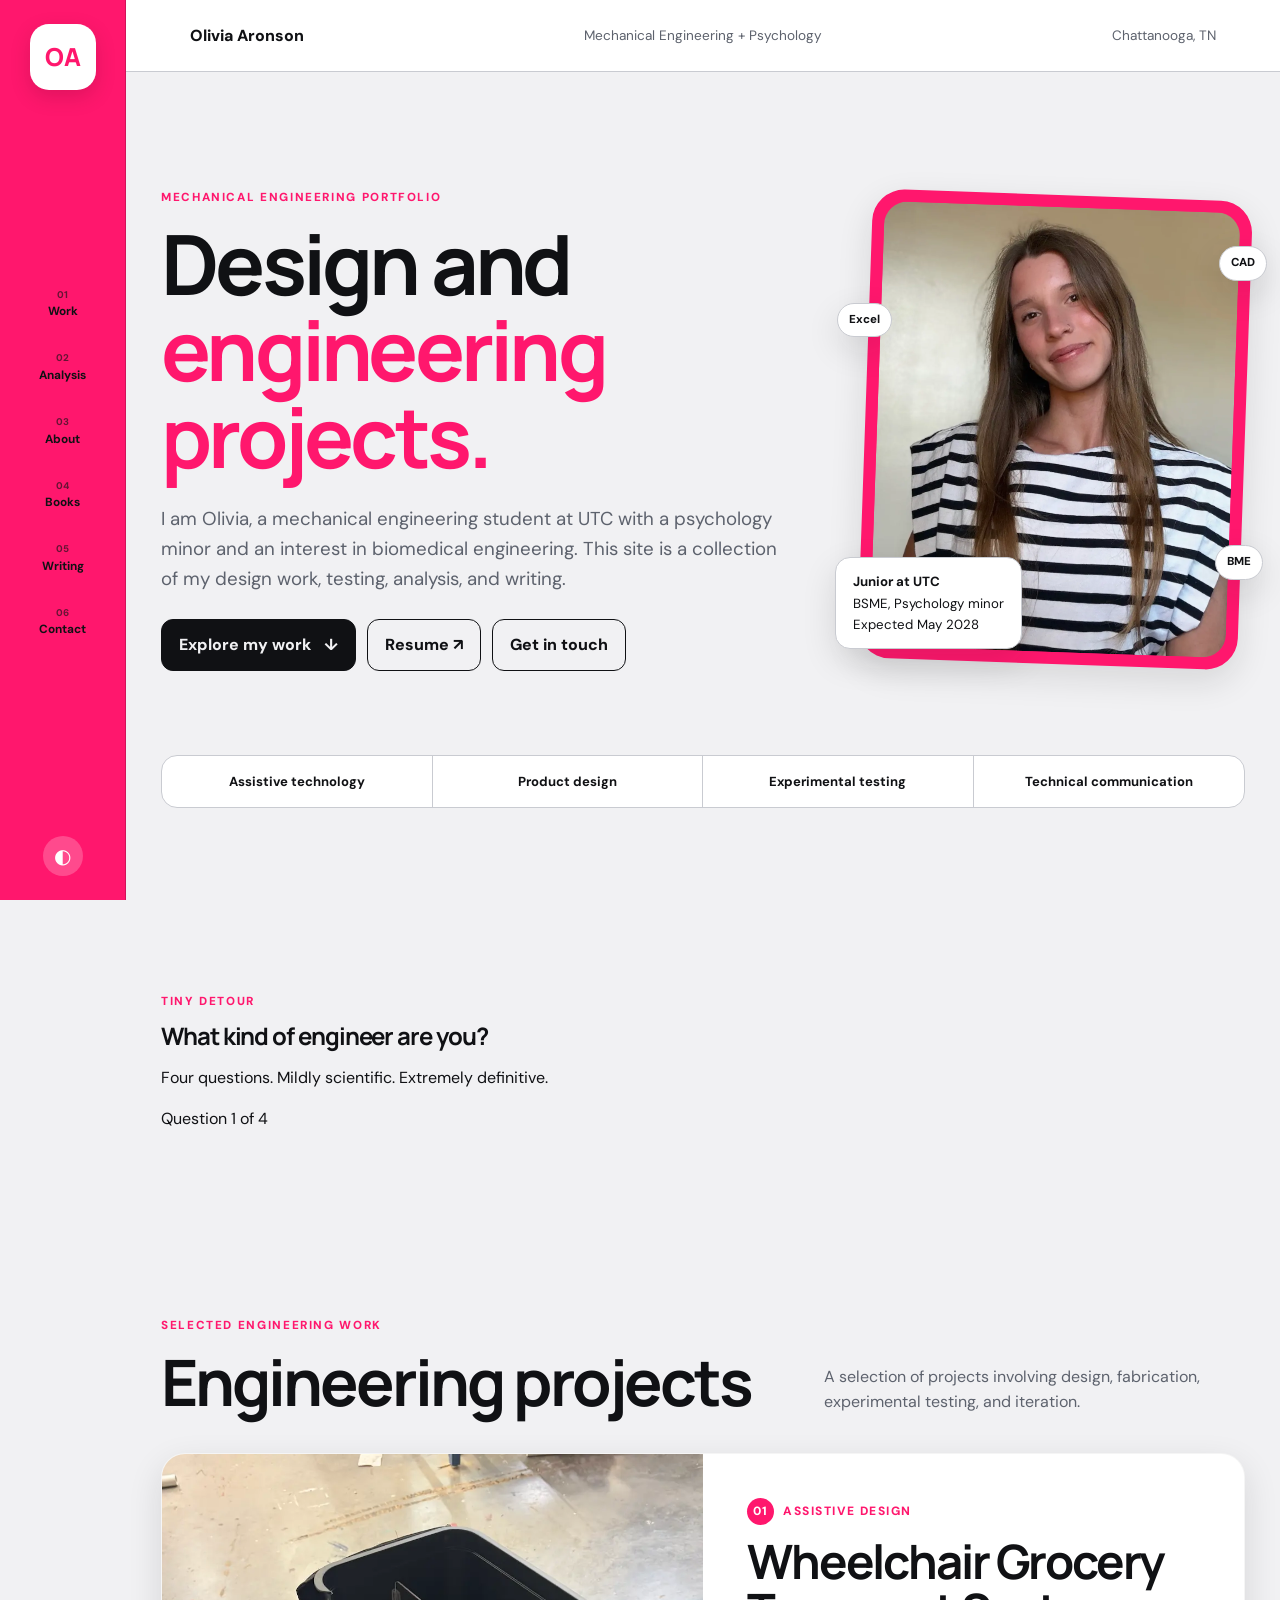
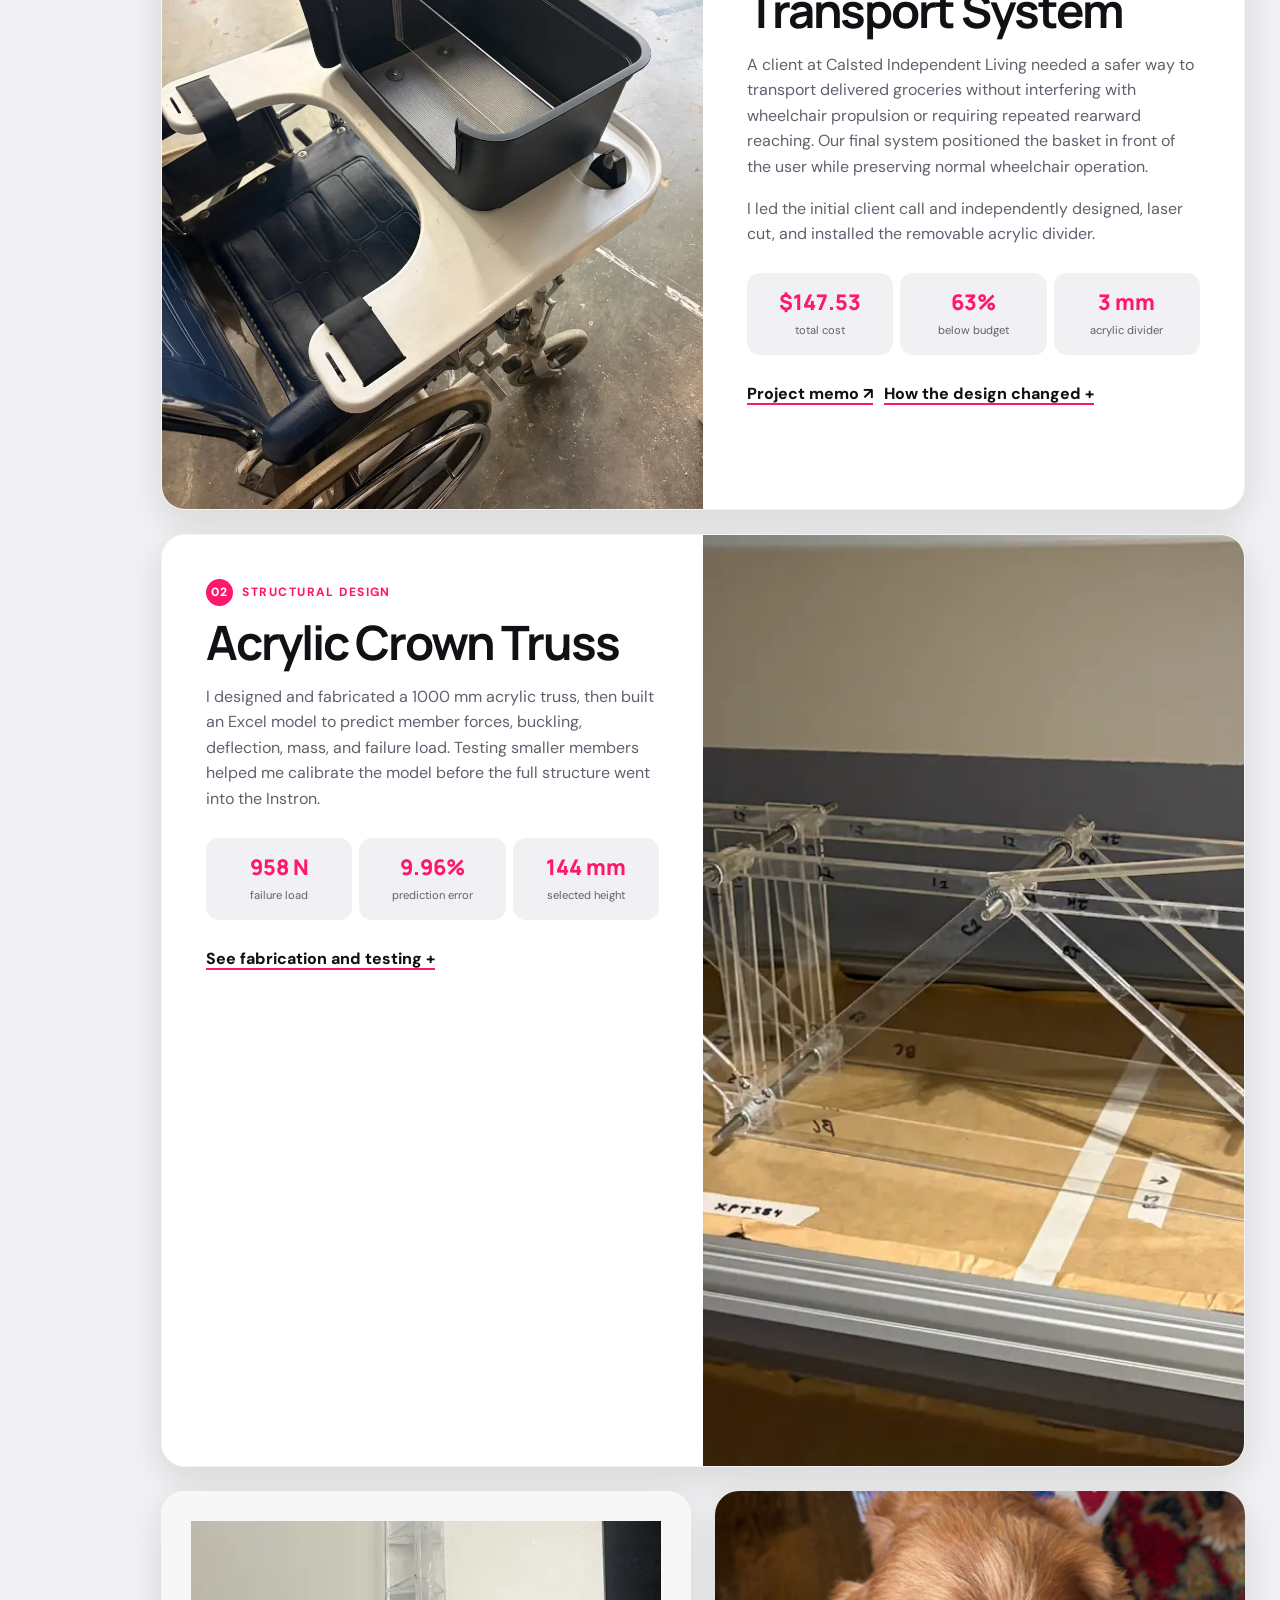
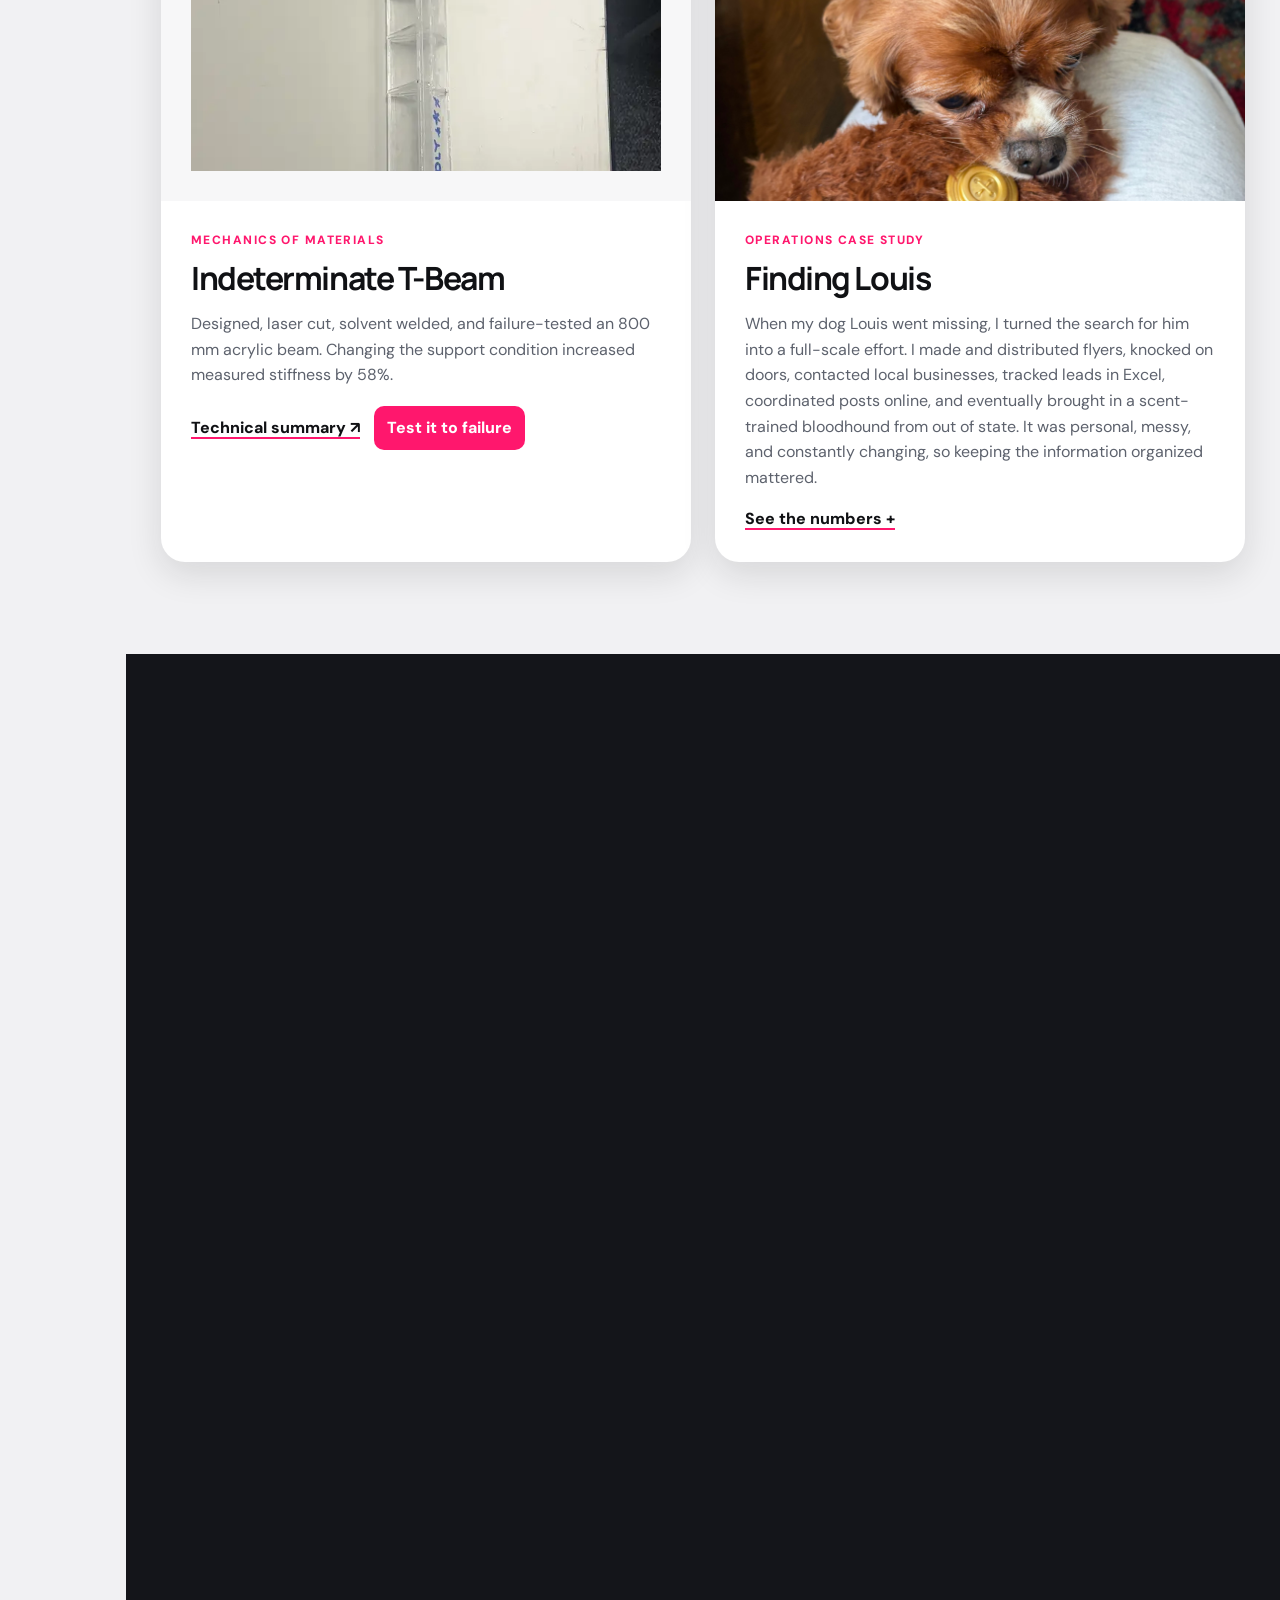
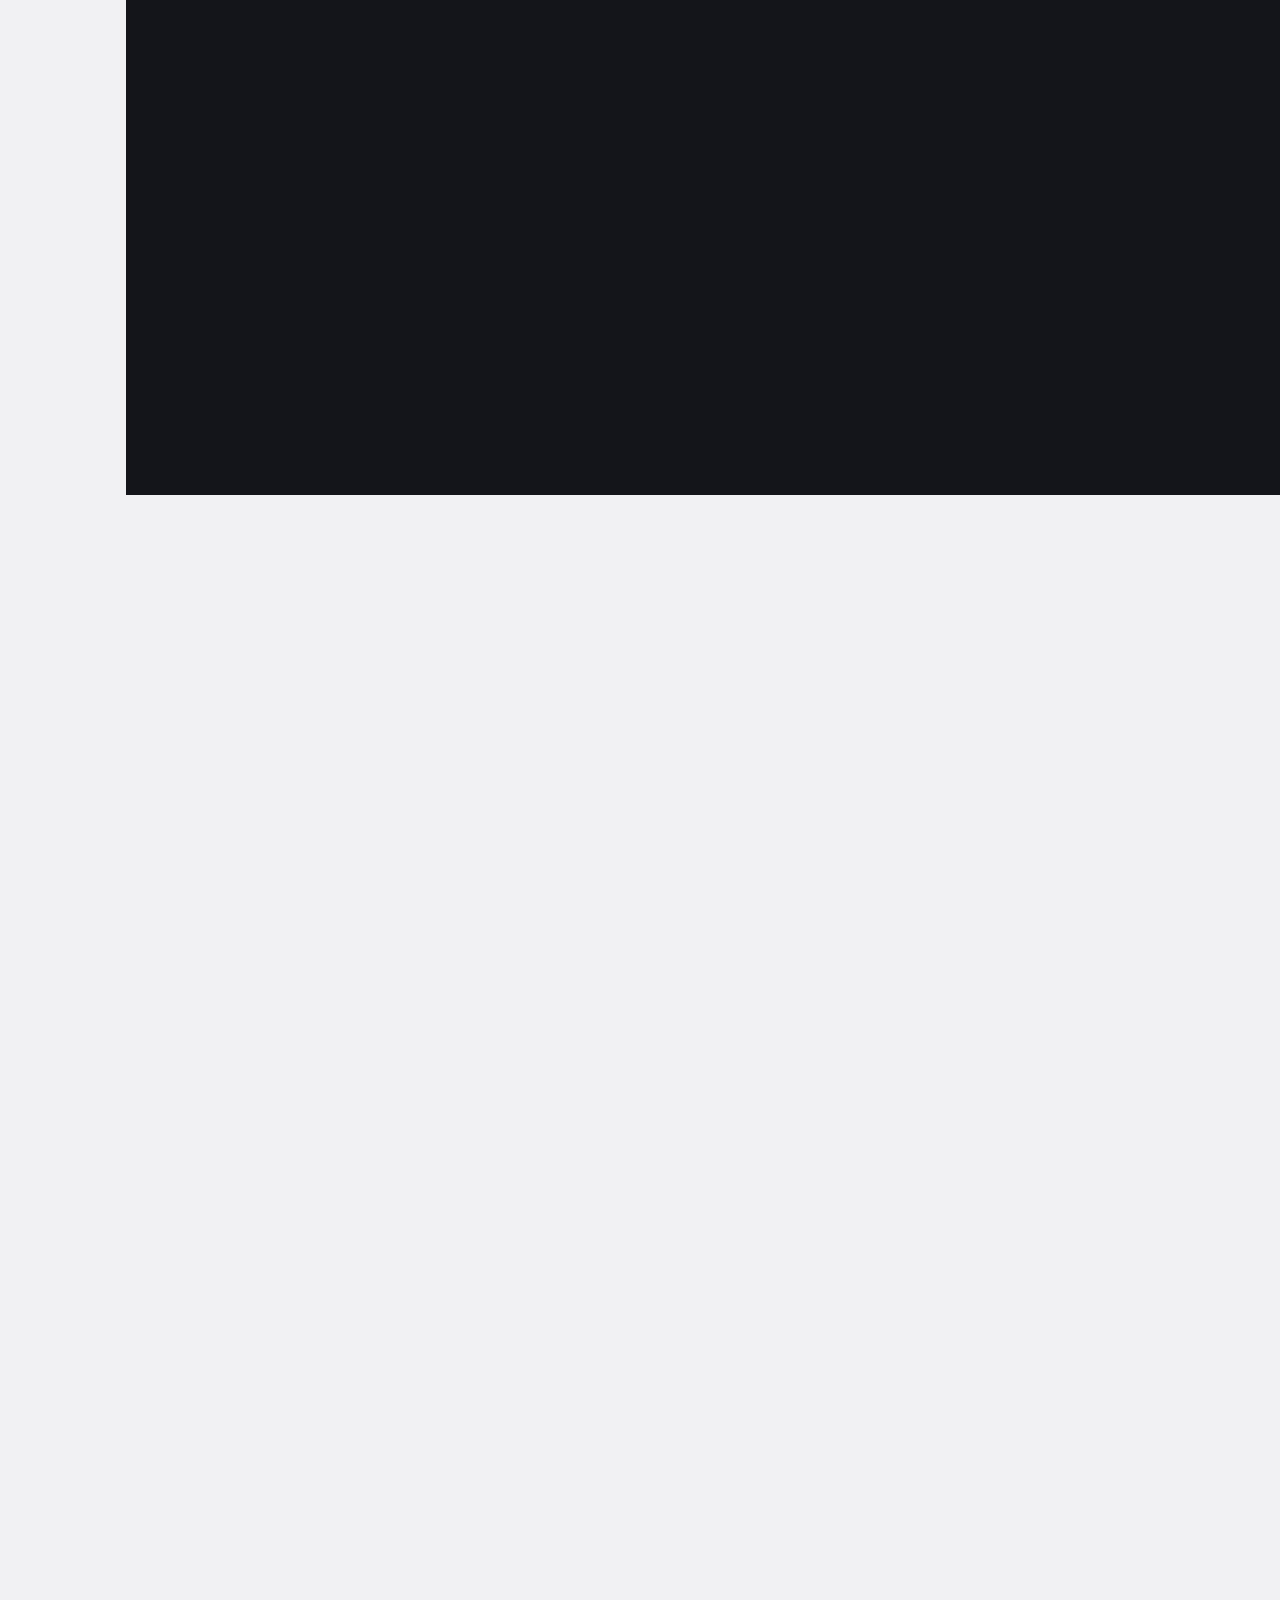
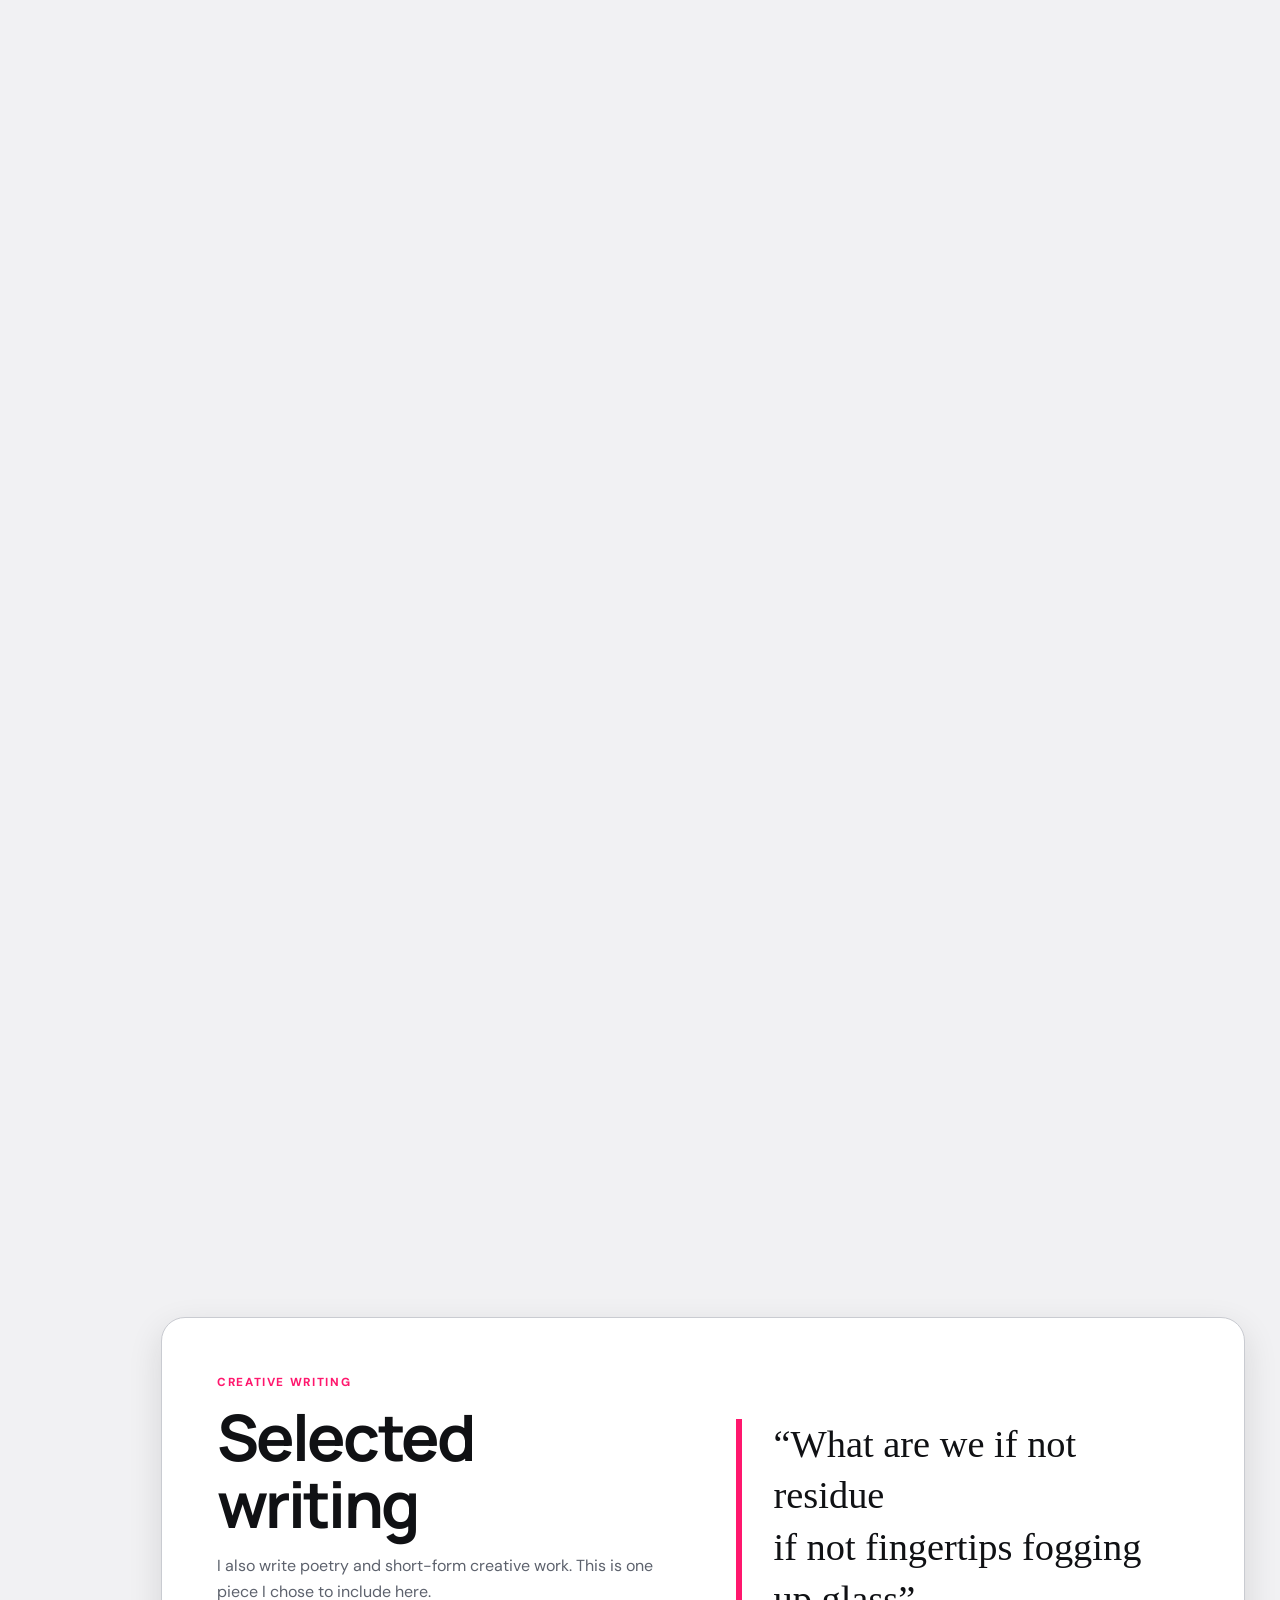
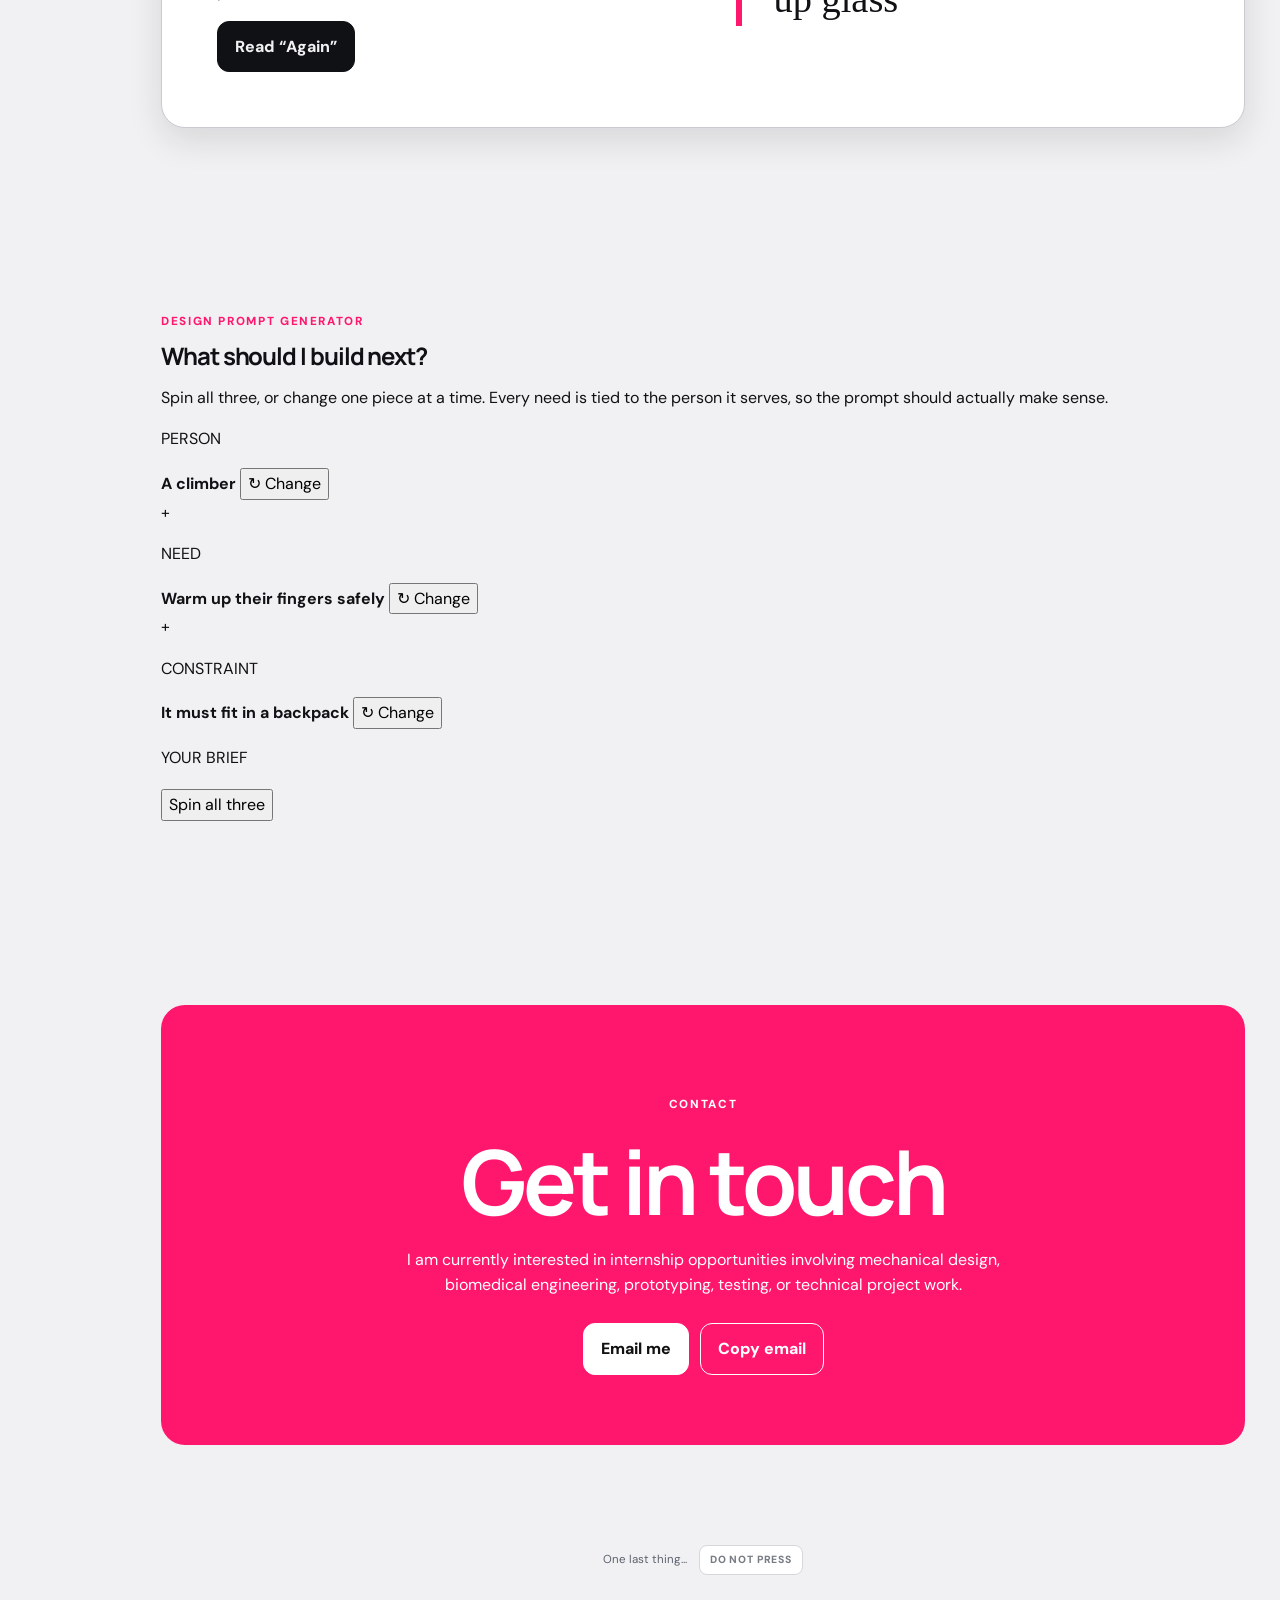
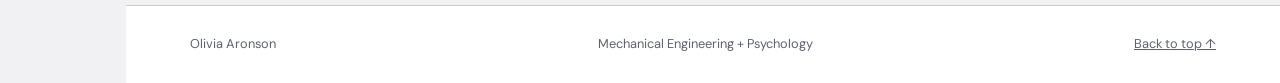
==== commit dd42b533: "Add engineering quiz and design prompt game" ====
--- a/index.html
+++ b/index.html
@@ -15,7 +15,7 @@
       href="https://fonts.googleapis.com/css2?family=DM+Sans:wght@400;500;600;700&family=Manrope:wght@500;600;700;800&display=swap"
       rel="stylesheet"
     />
-    <link rel="stylesheet" href="styles.css?v=20260922-memory" />
+    <link rel="stylesheet" href="styles.css?v=20260922-games" />
     <link
       rel="icon"
       href="data:image/svg+xml,%3Csvg xmlns='http://www.w3.org/2000/svg' viewBox='0 0 64 64'%3E%3Crect width='64' height='64' rx='16' fill='%23ff176d'/%3E%3Cpath d='M15 46 29 17h7l13 29h-9l-2-6H26l-3 6Zm14-13h6l-3-8Z' fill='white'/%3E%3C/svg%3E"
@@ -93,6 +93,27 @@
           </div>
         </section>
 
+        <!-- ENGINEERING PERSONALITY QUIZ -->
+        <section class="section quiz-section" id="quiz">
+          <div class="quiz-heading reveal">
+            <div>
+              <p class="kicker">Tiny detour</p>
+              <h2>What kind of engineer are you?</h2>
+            </div>
+            <p>Four questions. Mildly scientific. Extremely definitive.</p>
+          </div>
+
+          <div class="quiz-card reveal">
+            <div class="quiz-progress">
+              <span id="quiz-count">Question 1 of 4</span>
+              <div class="quiz-progress-track" aria-hidden="true">
+                <i id="quiz-progress-bar"></i>
+              </div>
+            </div>
+            <div id="quiz-content" aria-live="polite"></div>
+          </div>
+        </section>
+
         <!-- WORK -->
         <section class="section" id="work">
           <div class="section-heading reveal">
@@ -401,9 +422,7 @@
               <div>
                 <p class="kicker">A very small game about me</p>
                 <h2 id="memory-title">A few things about me</h2>
-                <p>
-                  Match the cards to uncover a few more things about me.
-                </p>
+                <p>Match the cards to uncover a few more things about me.</p>
               </div>
               <div class="memory-toolbar" aria-label="Game status">
                 <span><b id="memory-moves">0</b> moves</span>
@@ -527,6 +546,60 @@
               “What are we if not residue<br />if not fingertips fogging up
               glass”
             </blockquote>
+          </div>
+        </section>
+
+        <!-- DESIGN PROMPT GENERATOR -->
+        <section class="section prompt-section" id="build-next">
+          <div class="prompt-heading reveal">
+            <div>
+              <p class="kicker">Design prompt generator</p>
+              <h2>What should I build next?</h2>
+            </div>
+            <p>
+              Spin all three, or change one piece at a time. Every need is tied
+              to the person it serves, so the prompt should actually make sense.
+            </p>
+          </div>
+
+          <div class="prompt-machine reveal">
+            <div class="prompt-slots">
+              <article class="prompt-slot">
+                <p>PERSON</p>
+                <strong id="prompt-person">A climber</strong>
+                <button type="button" data-prompt-spin="person">
+                  ↻ Change
+                </button>
+              </article>
+              <span class="prompt-plus" aria-hidden="true">+</span>
+              <article class="prompt-slot">
+                <p>NEED</p>
+                <strong id="prompt-need">Warm up their fingers safely</strong>
+                <button type="button" data-prompt-spin="need">↻ Change</button>
+              </article>
+              <span class="prompt-plus" aria-hidden="true">+</span>
+              <article class="prompt-slot">
+                <p>CONSTRAINT</p>
+                <strong id="prompt-constraint"
+                  >It must fit in a backpack</strong
+                >
+                <button type="button" data-prompt-spin="constraint">
+                  ↻ Change
+                </button>
+              </article>
+            </div>
+
+            <div class="prompt-output">
+              <p>YOUR BRIEF</p>
+              <h3 id="prompt-brief"></h3>
+              <button
+                class="prompt-spin-all"
+                id="prompt-spin-all"
+                type="button"
+              >
+                Spin all three
+              </button>
+            </div>
           </div>
         </section>
 
@@ -603,6 +676,6 @@
       </div>
     </dialog>
     <div class="toast" role="status" aria-live="polite">Email copied</div>
-    <script src="script.js?v=20260922-memory"></script>
+    <script src="script.js?v=20260922-games"></script>
   </body>
 </html>
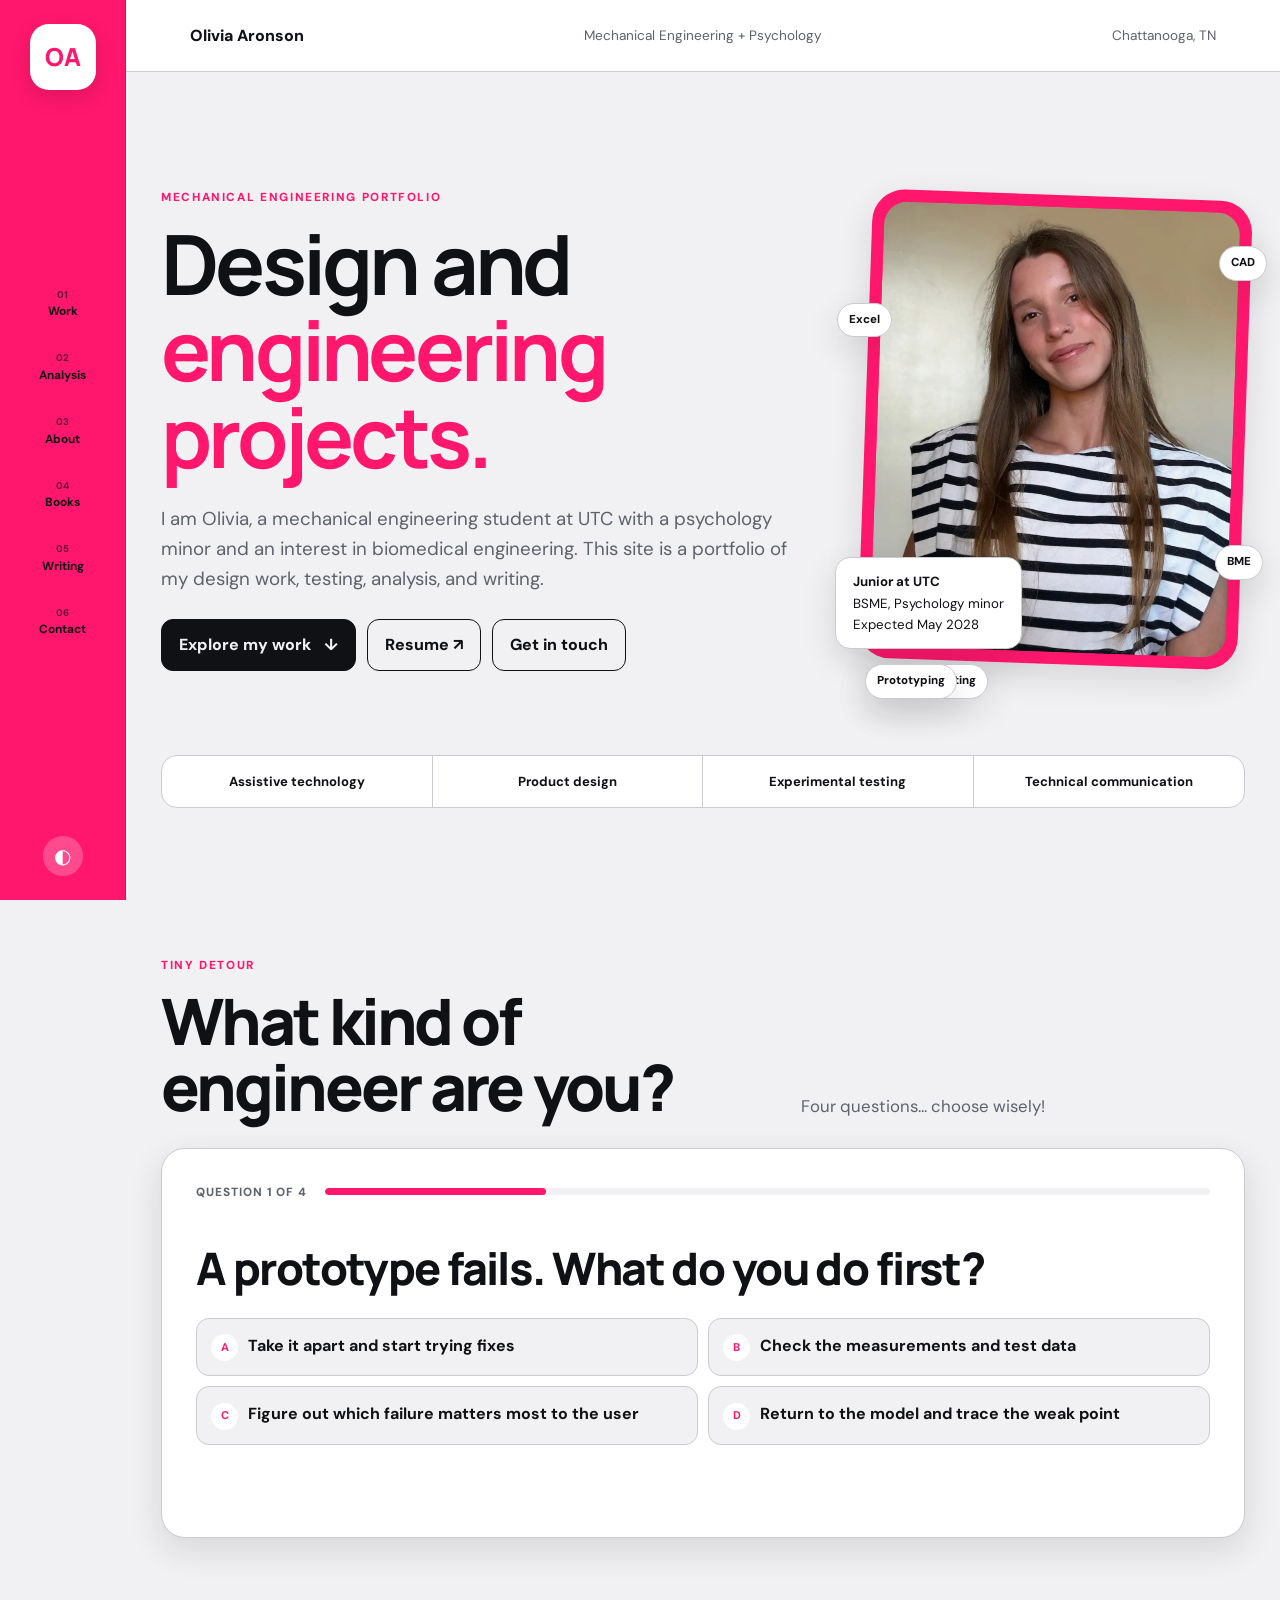
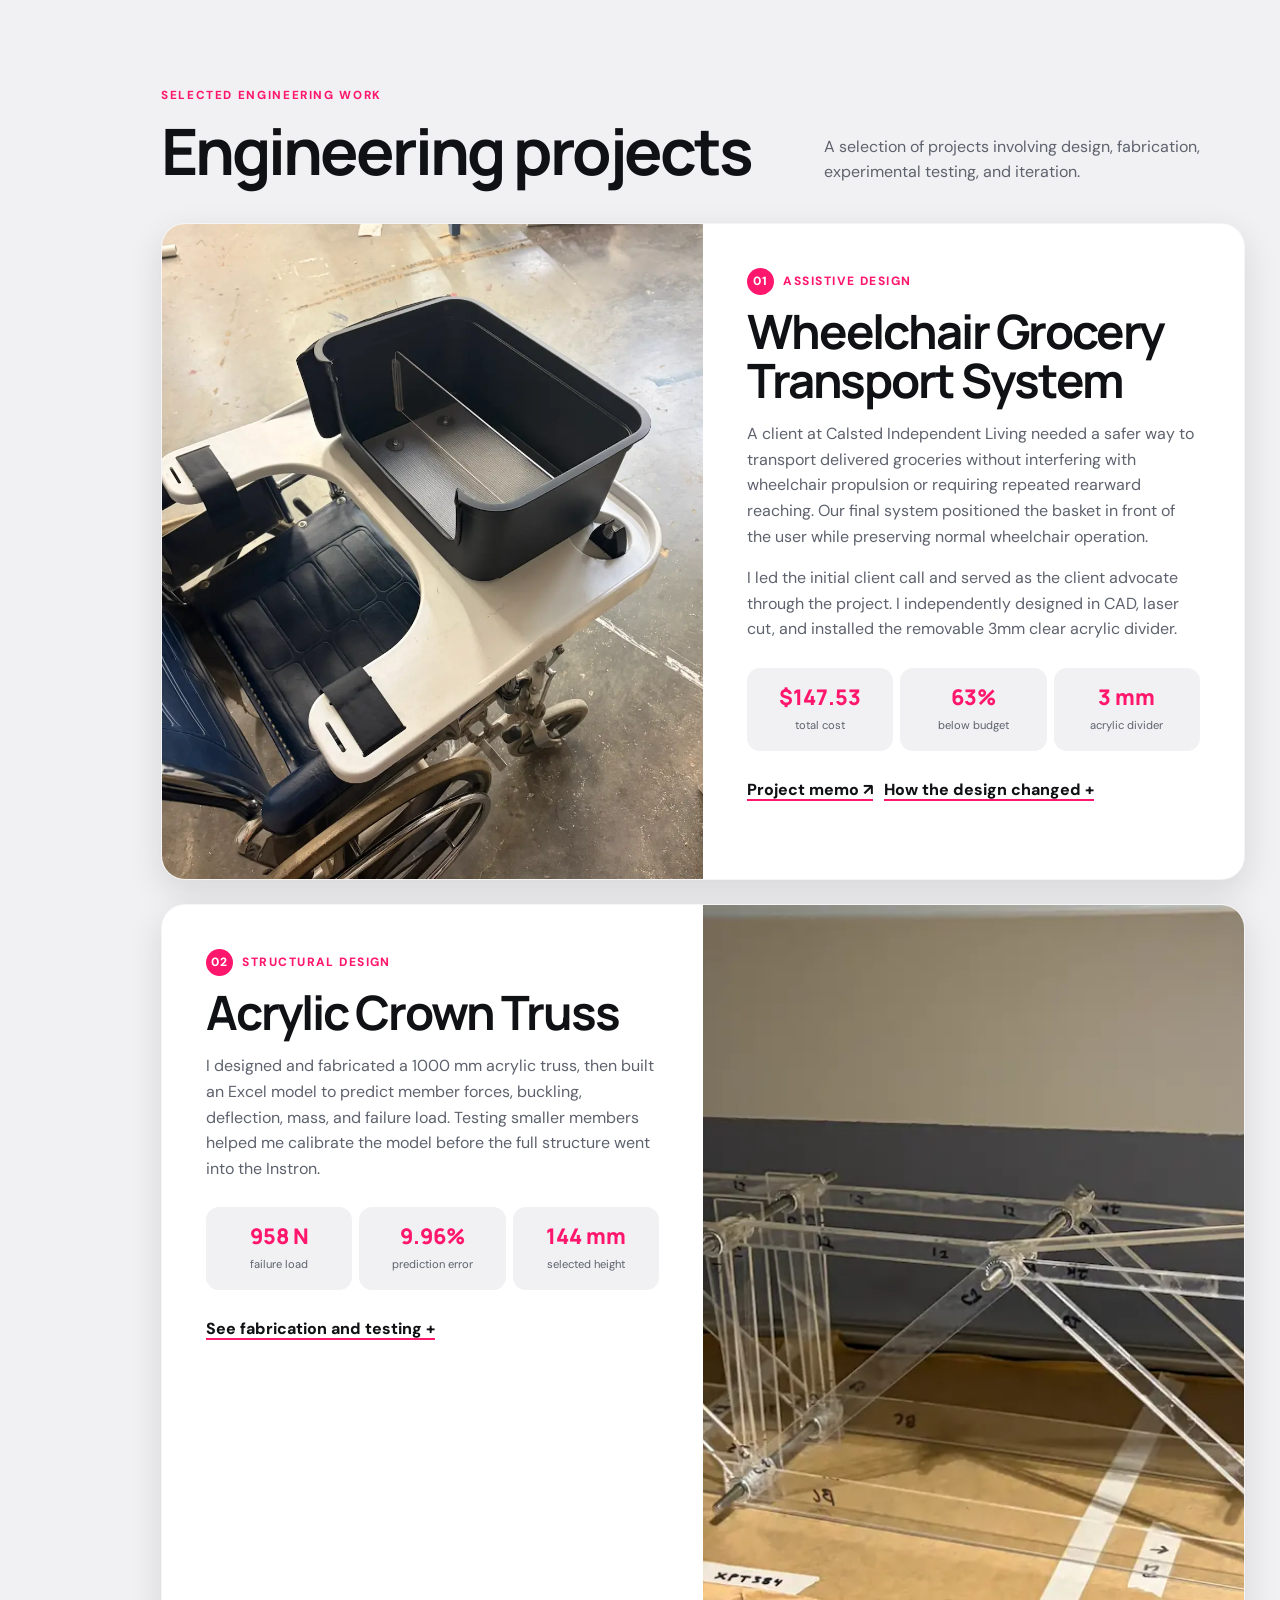
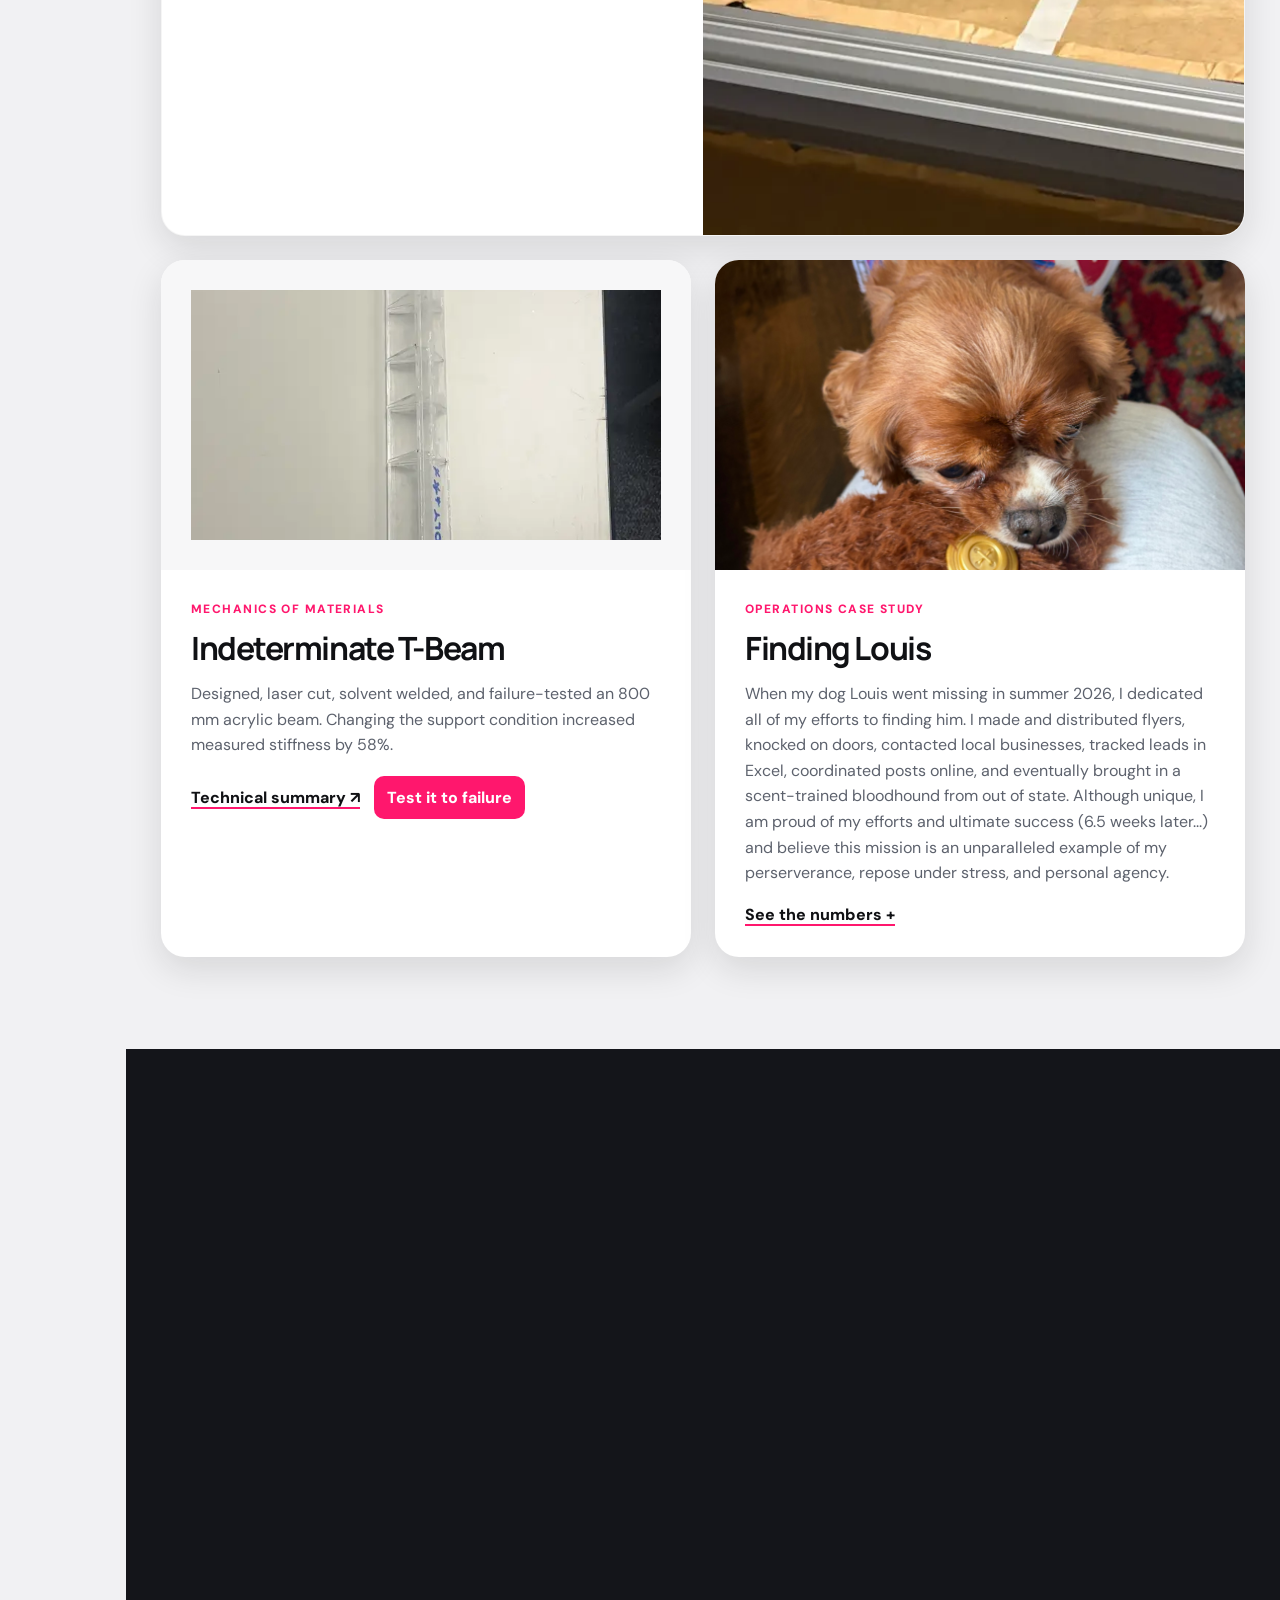
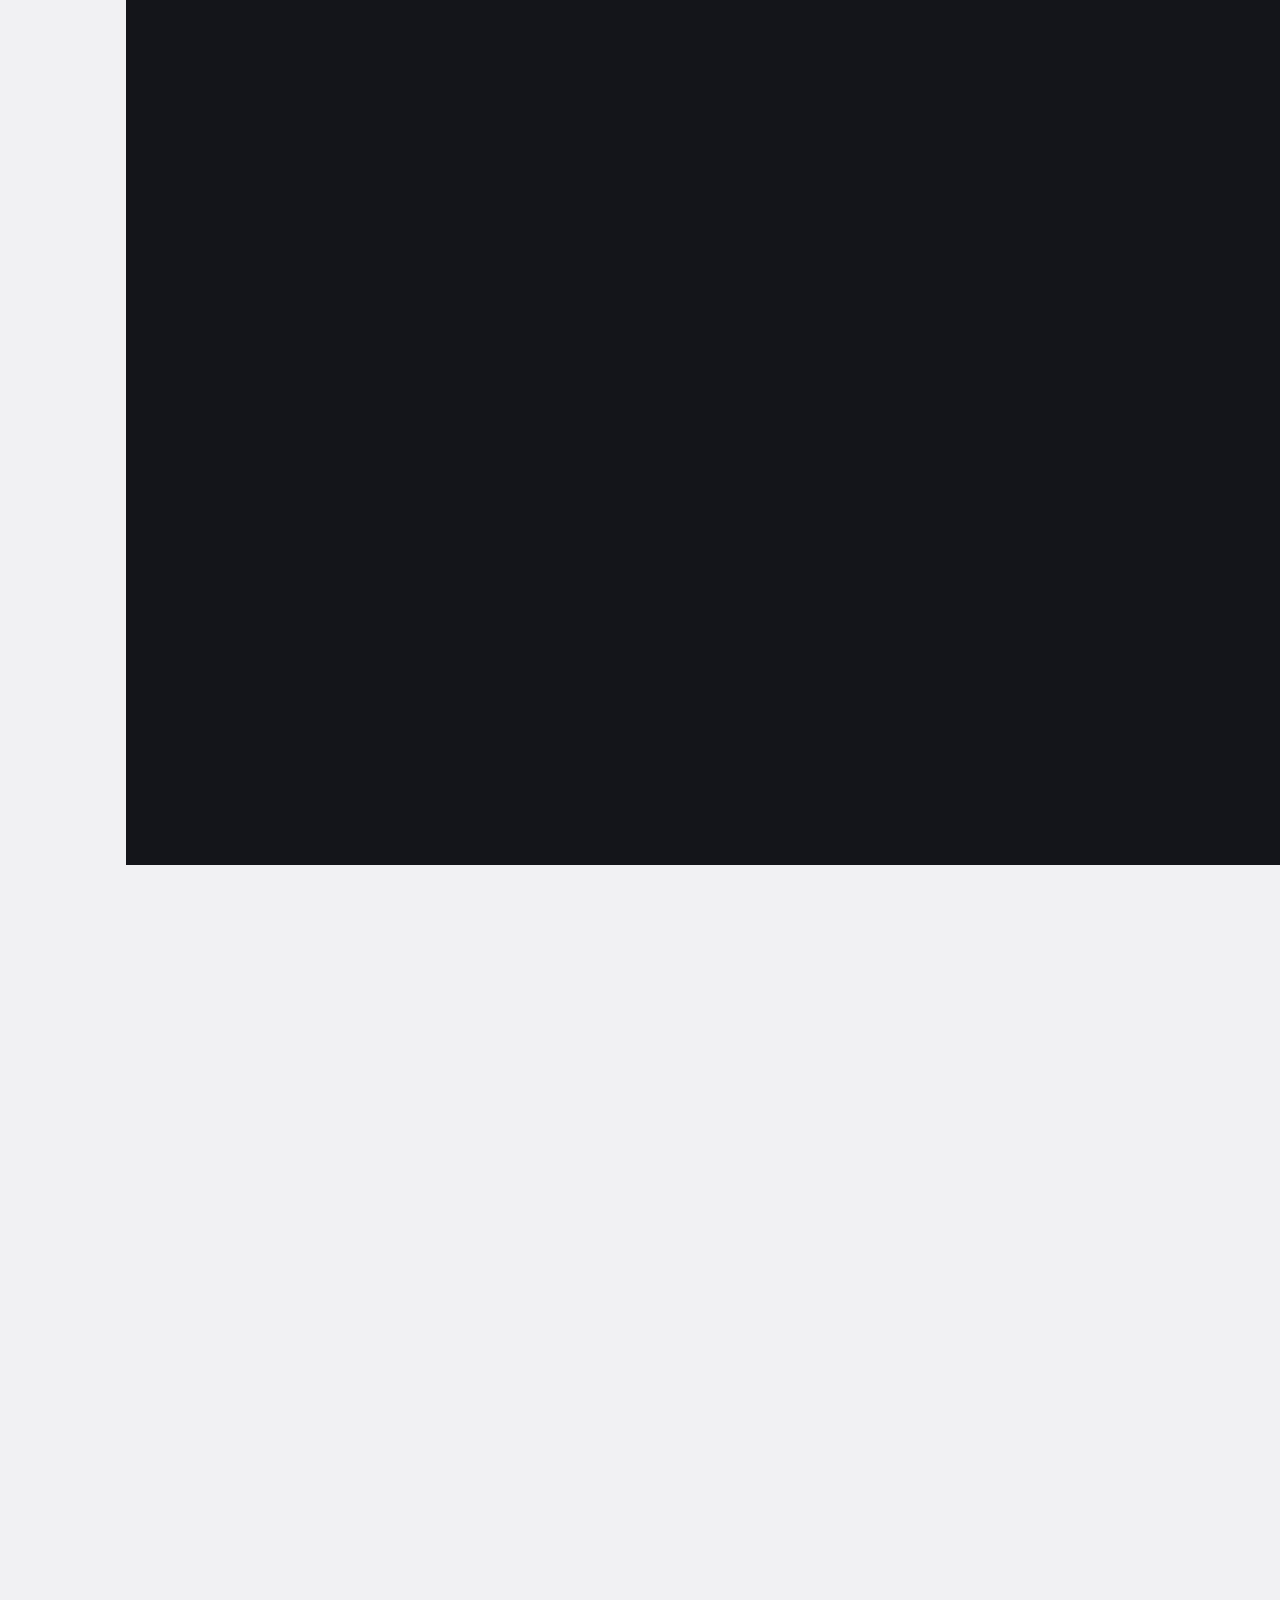
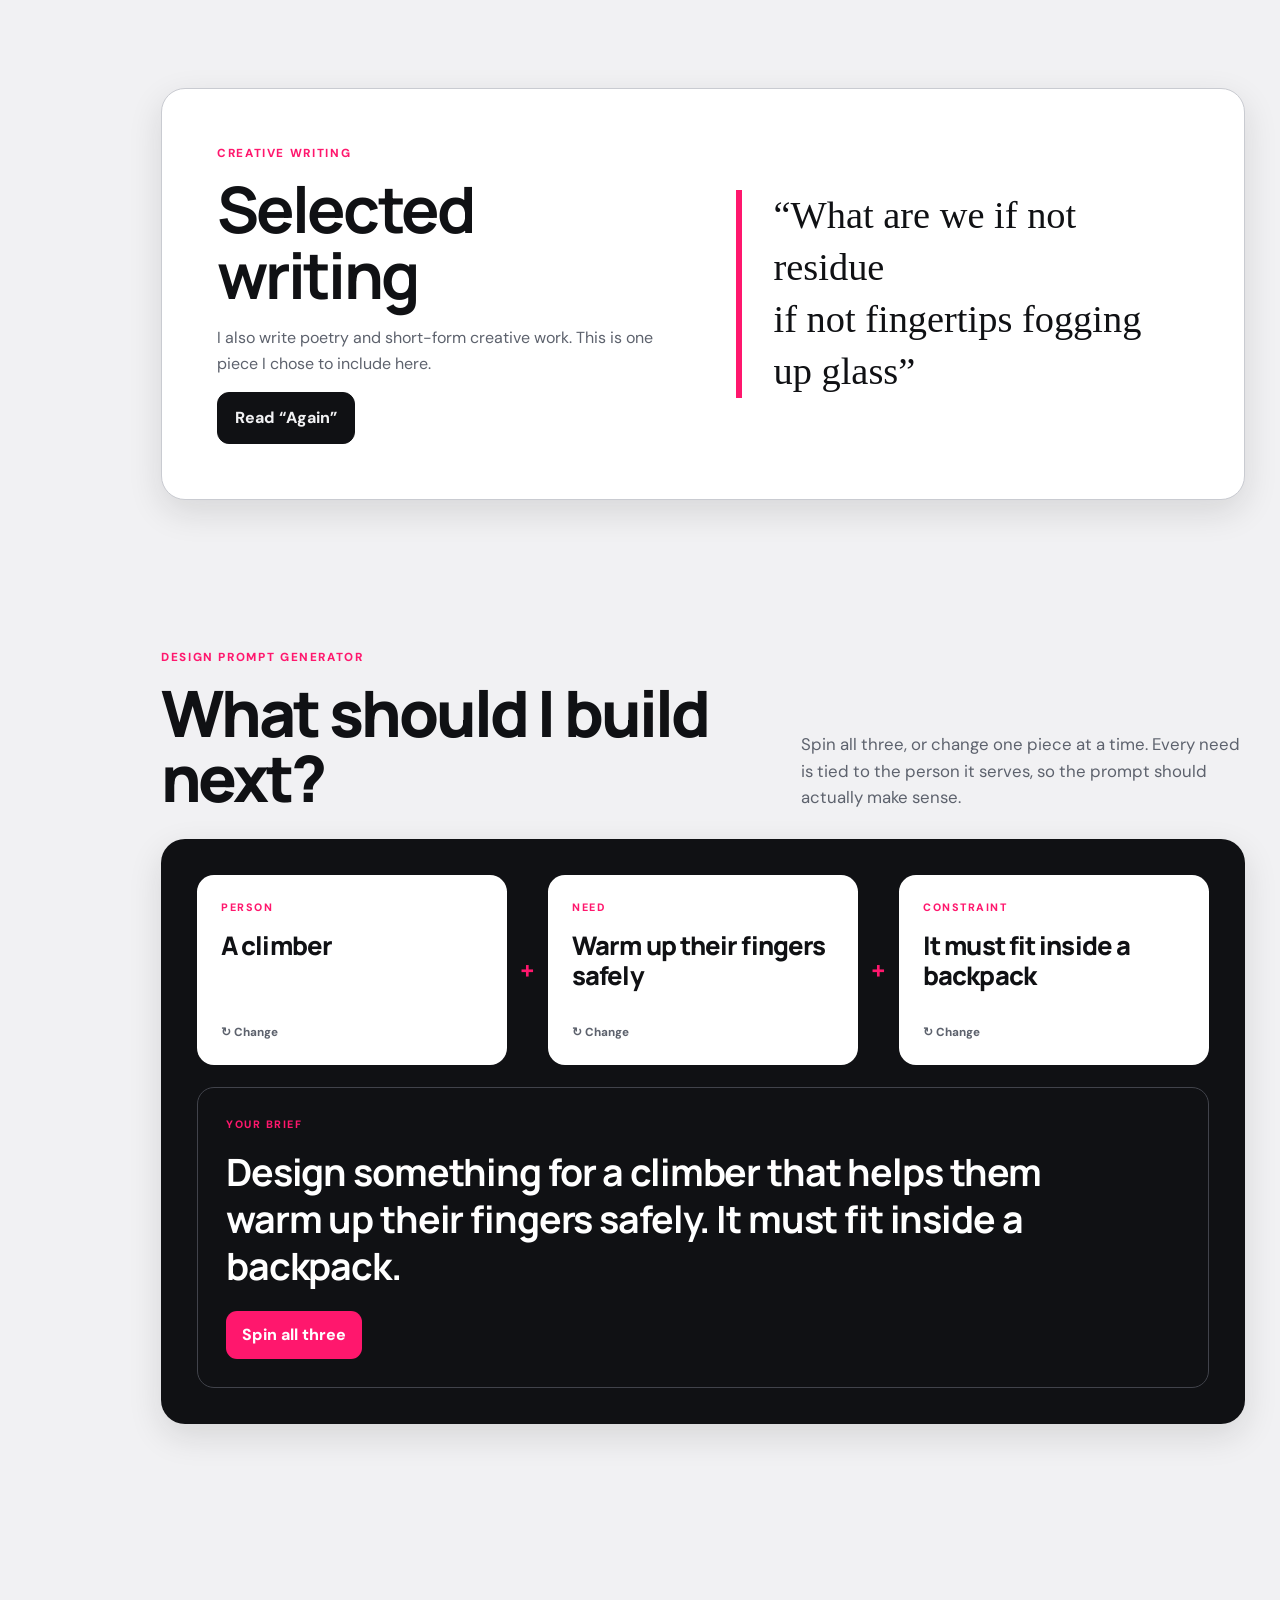
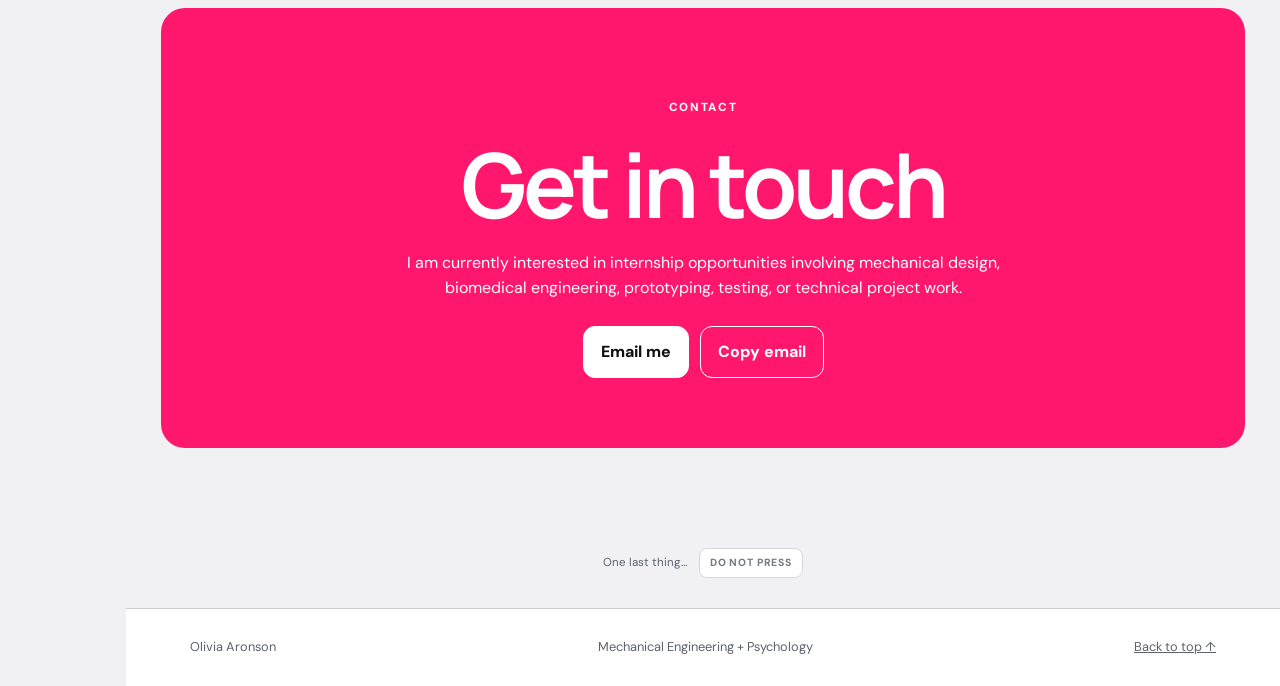
==== commit 18ca4089: "Revise content and enhance skillset section Updated text for clarity and added new skills." ====
--- a/index.html
+++ b/index.html
@@ -59,7 +59,7 @@
             <p class="hero-text">
               I am Olivia, a mechanical engineering student at UTC with a
               psychology minor and an interest in biomedical engineering. This
-              site is a collection of my design work, testing, analysis, and
+              site is a portfolio of my design work, testing, analysis, and
               writing.
             </p>
             <div class="button-row">
@@ -85,6 +85,8 @@
             <div class="orbit orbit-one">CAD</div>
             <div class="orbit orbit-two">Excel</div>
             <div class="orbit orbit-three">BME</div>
+            <div class="orbit orbit-four">Technical Writing</div>
+            <div class="orbit orbit-five">Prototyping</div>
           </div>
           <div class="hero-strip reveal" aria-label="Areas of focus">
             <span>Assistive technology</span><span>Product design</span
@@ -100,7 +102,7 @@
               <p class="kicker">Tiny detour</p>
               <h2>What kind of engineer are you?</h2>
             </div>
-            <p>Four questions. Mildly scientific. Extremely definitive.</p>
+            <p>Four questions... choose wisely!</p>
           </div>
 
           <div class="quiz-card reveal">
@@ -144,8 +146,9 @@
                 while preserving normal wheelchair operation.
               </p>
               <p>
-                I led the initial client call and independently designed, laser
-                cut, and installed the removable acrylic divider.
+                I led the initial client call and served as the client advocate through the project.
+                I independently designed in CAD, laser
+                cut, and installed the removable 3mm clear acrylic divider.
               </p>
               <div class="stat-row">
                 <div><strong>$147.53</strong><span>total cost</span></div>
@@ -170,7 +173,7 @@
                     The early concepts were much larger and more complicated.
                     Client feedback made the real constraints obvious: weight,
                     reach, strap tension, and access mattered more than adding
-                    mechanisms. The final design became simpler because we
+                    mechanisms. The final design became simpler as we
                     learned more.
                   </p>
                   <div class="wheelchair-detail-gallery">
@@ -276,13 +279,12 @@
                 <p class="card-label">Operations case study</p>
                 <h3>Finding Louis</h3>
                 <p>
-                  When my dog Louis went missing, I turned the search for him
-                  into a full-scale effort. I made and distributed flyers,
-                  knocked on doors, contacted local businesses, tracked leads in
+                  When my dog Louis went missing in summer 2026, I dedicated all of my efforts to finding him. 
+                  I made and distributed flyers, knocked on doors, contacted local businesses, tracked leads in
                   Excel, coordinated posts online, and eventually brought in a
-                  scent-trained bloodhound from out of state. It was personal,
-                  messy, and constantly changing, so keeping the information
-                  organized mattered.
+                  scent-trained bloodhound from out of state. Although unique, I am proud of my efforts and ultimate success
+                  (6.5 weeks later...) and believe this mission is an unparalleled example of my perserverance, 
+                  repose under stress, and personal agency. 
                 </p>
                 <button
                   class="text-link detail-toggle"
@@ -296,7 +298,7 @@
                   <ul>
                     <li>500+ weatherproofed flyers</li>
                     <li>200+ doors knocked</li>
-                    <li>80 businesses contacted</li>
+                    <li>90 businesses contacted</li>
                     <li>20+ business reposts</li>
                     <li>Excel lead log and shared Drive system</li>
                   </ul>
@@ -361,7 +363,7 @@
               <span class="analysis-icon">Aa</span>
               <h3>Writing sample</h3>
               <p>
-                A two-page essay on workplace quality, burnout, compensation,
+                A two-page essay on workplace quality
                 and the tension between mission-driven work and sustainable
                 employment.
               </p>
@@ -374,7 +376,7 @@
             </article>
           </div>
           <div class="toolbelt reveal">
-            <p>Current skills</p>
+            <p>Skillset</p>
             <div>
               <span>SolidWorks</span><span>Excel</span><span>Maple</span
               ><span>LightBurn</span><span>BossLaser</span
@@ -382,6 +384,8 @@
               ><span>Laser cutting</span><span>Prototyping</span
               ><span>Experimental data analysis</span
               ><span>Technical writing</span><span>Google Workspace</span>
+              <span>CSS</span><span>HTML</span><span>Leadership</span>
+              <span>Python</span>
             </div>
           </div>
         </section>
@@ -394,7 +398,7 @@
               <h2>Rock climbing</h2>
               <p>
                 I have been rock climbing for three years and strength training
-                for four. I plan my own training around climbing performance,
+                for four. I plan my own training around performance,
                 recovery, and injury prevention.
               </p>
               <p>
@@ -420,9 +424,9 @@
           <div class="memory-game reveal" aria-labelledby="memory-title">
             <div class="memory-intro">
               <div>
-                <p class="kicker">A very small game about me</p>
+                <p class="kicker">A mini game</p>
                 <h2 id="memory-title">A few things about me</h2>
-                <p>Match the cards to uncover a few more things about me.</p>
+                <p>Match the cards to uncover.</p>
               </div>
               <div class="memory-toolbar" aria-label="Game status">
                 <span><b id="memory-moves">0</b> moves</span>
@@ -458,7 +462,7 @@
             <h2>Five books I keep thinking about</h2>
             <p>
               These are five books that have stuck with me. Click a spine to see
-              why.
+              why I adore each title. 
             </p>
           </div>
           <div class="bookshelf-card reveal">
@@ -520,9 +524,9 @@
               <p class="book-byline">Amy Johnson</p>
               <p class="book-note">
                 This book was pivotal in changing how I think about my own
-                thoughts. It helped me step outside an immediate feeling or
+                thoughts and awareness. It helped me step outside an immediate feeling or
                 habit long enough to see it as something happening, not
-                something that has to control what I do.
+                something that has to control what I do or who I am. 
               </p>
             </article>
           </div>
@@ -611,7 +615,7 @@
             <p>
               I am currently interested in internship opportunities involving
               mechanical design, biomedical engineering, prototyping, testing,
-              or technical project work.
+              or technical project work. 
             </p>
             <div class="button-row">
               <a class="button primary" href="mailto:oliviaaronson456@gmail.com"
--- a/styles.css
+++ b/styles.css
@@ -309,7 +309,174 @@
   color: var(--muted);
   margin: 0;
 }
-/* 2. Engineering projects */
+/* 2. Engineering personality quiz */
+.quiz-section {
+  padding-top: 56px;
+  padding-bottom: 56px;
+}
+.quiz-heading,
+.prompt-heading {
+  display: grid;
+  grid-template-columns: 1.15fr 0.85fr;
+  gap: 40px;
+  align-items: end;
+  margin-bottom: 28px;
+}
+.quiz-heading h2,
+.prompt-heading h2 {
+  margin: 0;
+  font:
+    800 clamp(2.4rem, 5vw, 4.6rem) / 1.03 Manrope,
+    sans-serif;
+  letter-spacing: -0.045em;
+}
+.quiz-heading > p,
+.prompt-heading > p {
+  margin: 0;
+  color: var(--muted);
+  font-size: 1.05rem;
+}
+.quiz-card {
+  min-height: 390px;
+  background: var(--card);
+  border: 1px solid var(--line);
+  border-radius: var(--radius);
+  padding: 34px;
+  box-shadow: var(--shadow);
+}
+.quiz-progress {
+  display: grid;
+  grid-template-columns: max-content 1fr;
+  align-items: center;
+  gap: 18px;
+  color: var(--muted);
+  font-size: 0.74rem;
+  font-weight: 800;
+  letter-spacing: 0.08em;
+  text-transform: uppercase;
+}
+.quiz-progress-track {
+  height: 7px;
+  background: var(--paper);
+  border-radius: 99px;
+  overflow: hidden;
+}
+.quiz-progress-track i {
+  display: block;
+  height: 100%;
+  width: 25%;
+  background: var(--pink);
+  border-radius: inherit;
+  transition: width 0.25s ease;
+}
+.quiz-question {
+  margin: 42px 0 25px;
+  font:
+    800 clamp(1.8rem, 3.5vw, 3rem) / 1.1 Manrope,
+    sans-serif;
+  letter-spacing: -0.035em;
+}
+.quiz-answers {
+  display: grid;
+  grid-template-columns: 1fr 1fr;
+  gap: 10px;
+}
+.quiz-answers button {
+  border: 1px solid var(--line);
+  border-radius: 13px;
+  padding: 14px;
+  background: var(--paper);
+  color: var(--ink);
+  text-align: left;
+  cursor: pointer;
+  font-weight: 700;
+  transition: 0.18s;
+}
+.quiz-answers button span {
+  display: inline-grid;
+  place-items: center;
+  width: 27px;
+  height: 27px;
+  margin-right: 10px;
+  border-radius: 50%;
+  background: var(--card);
+  color: var(--pink);
+  font-size: 0.7rem;
+}
+.quiz-answers button:hover,
+.quiz-answers button:focus-visible {
+  border-color: var(--pink);
+  transform: translateY(-2px);
+  outline: none;
+}
+.quiz-result {
+  min-height: 280px;
+  display: grid;
+  place-items: center;
+  align-content: center;
+  text-align: center;
+}
+.quiz-result > span {
+  color: var(--pink);
+  font:
+    800 3rem/1 Manrope,
+    sans-serif;
+}
+.quiz-result > p:first-of-type {
+  margin: 14px 0 4px;
+  color: var(--pink);
+  font-size: 0.68rem;
+  font-weight: 800;
+  letter-spacing: 0.14em;
+}
+.quiz-result h3 {
+  margin: 0;
+  font:
+    800 clamp(2.4rem, 5vw, 4.8rem) / 1 Manrope,
+    sans-serif;
+  letter-spacing: -0.05em;
+}
+.quiz-result h3 + p {
+  max-width: 650px;
+  color: var(--muted);
+}
+.quiz-result button {
+  border: 0;
+  border-radius: 11px;
+  padding: 10px 15px;
+  background: var(--pink);
+  color: #fff;
+  font-weight: 800;
+  cursor: pointer;
+}
+@media (max-width: 700px) {
+  .quiz-heading,
+  .prompt-heading {
+    grid-template-columns: 1fr;
+    gap: 12px;
+  }
+  .quiz-card {
+    padding: 24px 16px;
+  }
+  .quiz-progress {
+    grid-template-columns: 1fr;
+    gap: 8px;
+  }
+  .quiz-question {
+    margin-top: 30px;
+  }
+  .quiz-answers {
+    grid-template-columns: 1fr;
+  }
+}
+@media (prefers-reduced-motion: reduce) {
+  .quiz-progress-track i,
+  .quiz-answers button {
+    transition: none;
+  }
+}
+
+/* 3. Engineering projects */
 .feature-card {
   background: var(--card);
   border-radius: var(--radius);
@@ -463,7 +630,7 @@
 .number-art span {
   font-size: 0.45em;
 }
-/* 3. Analysis and technical writing */
+/* 4. Analysis and technical writing */
 .analysis-section {
   width: 100%;
   max-width: none;
@@ -580,7 +747,7 @@
   font-size: 0.75rem;
   font-weight: 700;
 }
-/* 4. About, writing, and contact */
+/* 5. About, writing, and contact */
 .about-grid {
   display: grid;
   grid-template-columns: 0.8fr 1.2fr;
@@ -758,7 +925,7 @@
   opacity: 1;
   transform: none;
 }
-/* 5. Main responsive layout */
+/* 6. Main responsive layout */
 @media (max-width: 940px) {
   :root {
     --rail: 0px;
@@ -914,7 +1081,7 @@
   }
 }
 
-/* 6. Supporting pages */
+/* 7. Supporting pages */
 .mini-chart b {
   bottom: 6%;
   width: 80%;
@@ -1003,7 +1170,7 @@
   }
 }
 
-/* 7. Project photography and interactions */
+/* 8. Project photography and interactions */
 .wheelchair-feature {
   display: block;
   background: #ececef;
@@ -1194,7 +1361,7 @@
   color: var(--pink) !important;
 }
 
-/* 8. Memory game */
+/* 9. Memory game */
 .memory-game {
   margin-top: 78px;
   padding: 42px;
@@ -1423,7 +1590,7 @@
   }
 }
 
-/* 9. Interactive bookshelf */
+/* 10. Interactive bookshelf */
 .books-section {
   padding-top: 74px;
 }
@@ -1653,7 +1820,119 @@
   }
 }
 
-/* 10. Do Not Press button */
+/* 11. Design prompt generator */
+.prompt-section {
+  padding-top: 56px;
+}
+.prompt-machine {
+  padding: 36px;
+  background: var(--ink);
+  color: var(--paper);
+  border-radius: var(--radius);
+  box-shadow: var(--shadow);
+}
+.prompt-slots {
+  display: grid;
+  grid-template-columns: 1fr auto 1fr auto 1fr;
+  align-items: stretch;
+  gap: 13px;
+}
+.prompt-plus {
+  align-self: center;
+  color: var(--pink);
+  font:
+    800 1.6rem Manrope,
+    sans-serif;
+}
+.prompt-slot {
+  min-height: 190px;
+  padding: 24px;
+  background: var(--card);
+  color: var(--ink);
+  border-radius: 17px;
+  display: flex;
+  flex-direction: column;
+}
+.prompt-slot p,
+.prompt-output > p {
+  margin: 0 0 15px;
+  color: var(--pink);
+  font-size: 0.67rem;
+  font-weight: 800;
+  letter-spacing: 0.14em;
+}
+.prompt-slot strong {
+  font:
+    800 clamp(1.2rem, 2vw, 1.75rem) / 1.16 Manrope,
+    sans-serif;
+  letter-spacing: -0.035em;
+}
+.prompt-slot button {
+  width: fit-content;
+  margin-top: auto;
+  border: 0;
+  padding: 10px 0 0;
+  background: transparent;
+  color: var(--muted);
+  cursor: pointer;
+  font-size: 0.73rem;
+  font-weight: 800;
+}
+.prompt-slot button:hover,
+.prompt-slot button:focus-visible {
+  color: var(--pink);
+}
+.prompt-output {
+  margin-top: 22px;
+  padding: 28px;
+  border: 1px solid #41434b;
+  border-radius: 17px;
+  position: relative;
+}
+.prompt-output h3 {
+  max-width: 850px;
+  margin: 0;
+  color: #fff;
+  font:
+    700 clamp(1.35rem, 3vw, 2.35rem) / 1.25 Manrope,
+    sans-serif;
+  letter-spacing: -0.03em;
+}
+.prompt-spin-all {
+  margin-top: 22px;
+  border: 0;
+  border-radius: 11px;
+  padding: 11px 16px;
+  background: var(--pink);
+  color: #fff;
+  font-weight: 800;
+  cursor: pointer;
+}
+.prompt-spin-all:hover,
+.prompt-spin-all:focus-visible {
+  transform: translateY(-2px);
+}
+@media (max-width: 850px) {
+  .prompt-slots {
+    grid-template-columns: 1fr;
+  }
+  .prompt-plus {
+    display: none;
+  }
+  .prompt-slot {
+    min-height: 155px;
+  }
+}
+@media (max-width: 560px) {
+  .prompt-machine {
+    padding: 18px;
+  }
+  .prompt-output {
+    padding: 22px;
+  }
+}
+
+/* 12. Do Not Press button */
 .danger-zone {
   padding: 8px 24px 30px;
   display: flex;
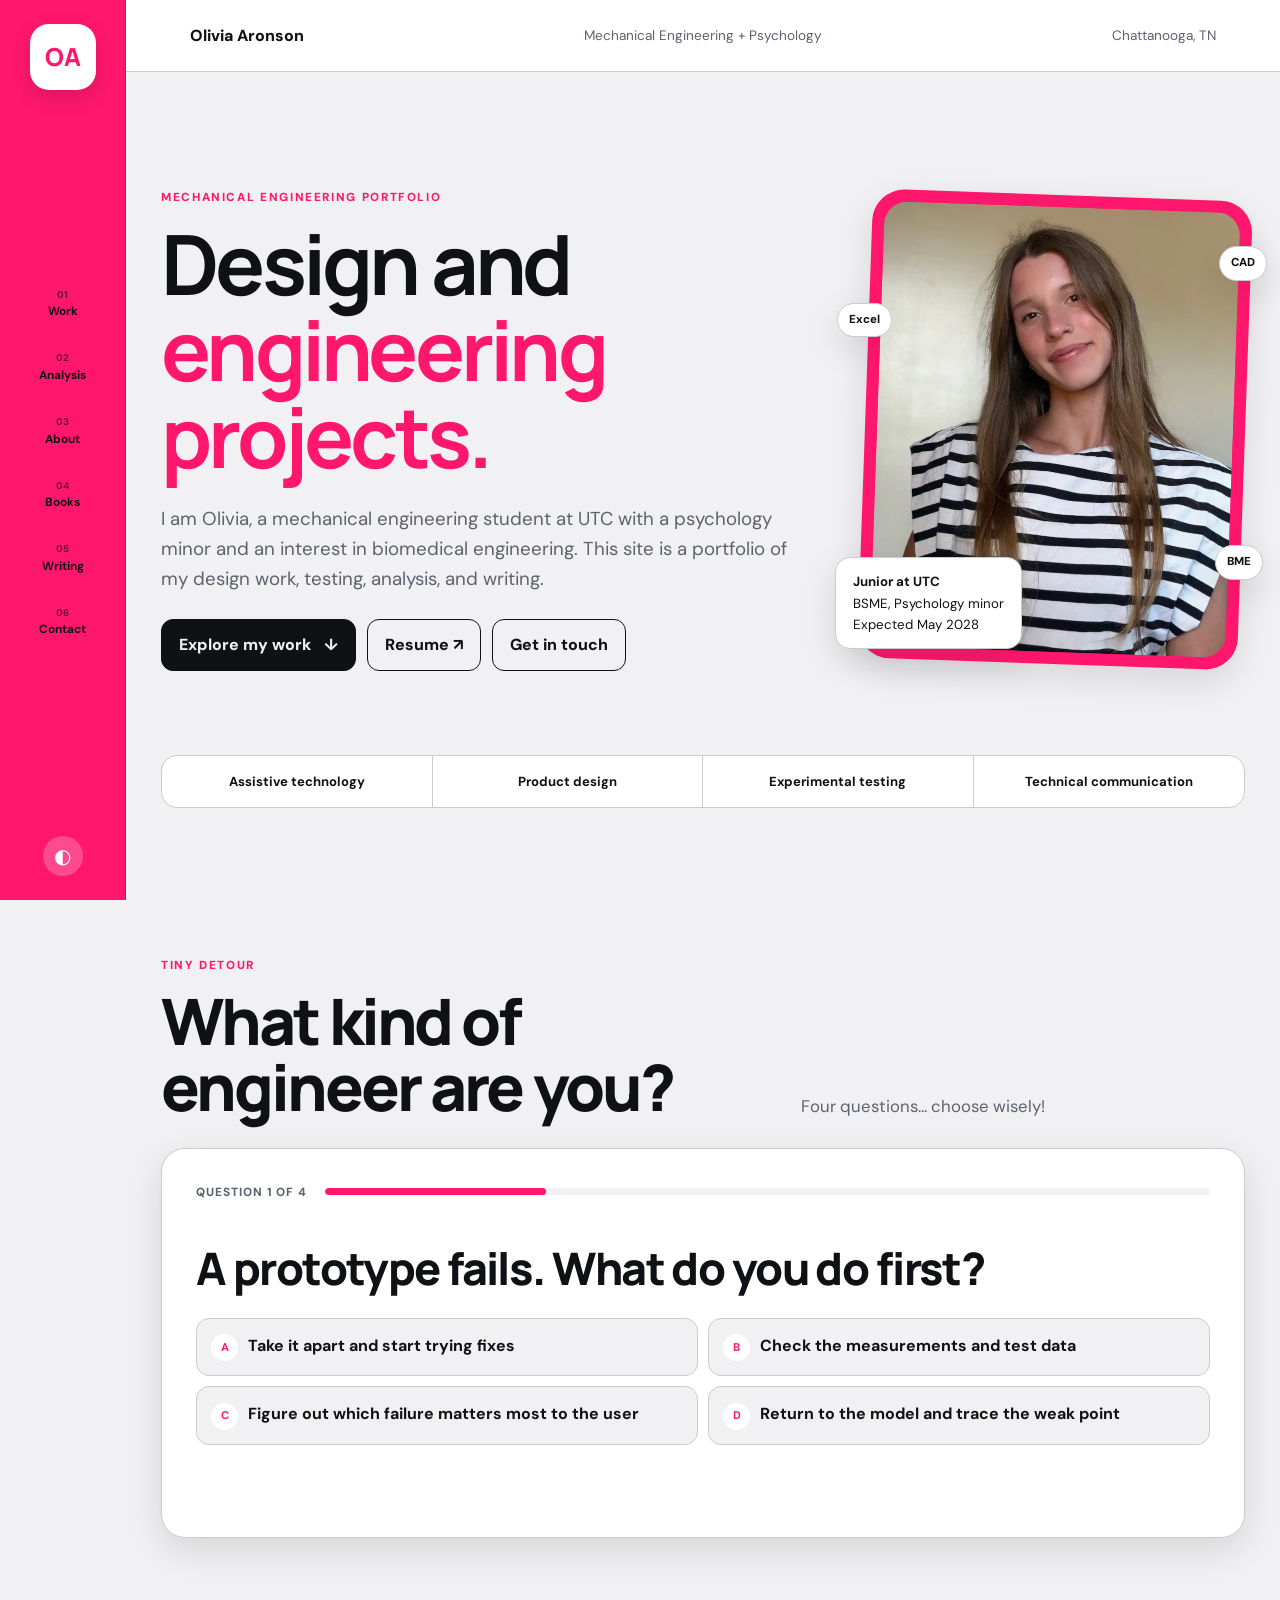
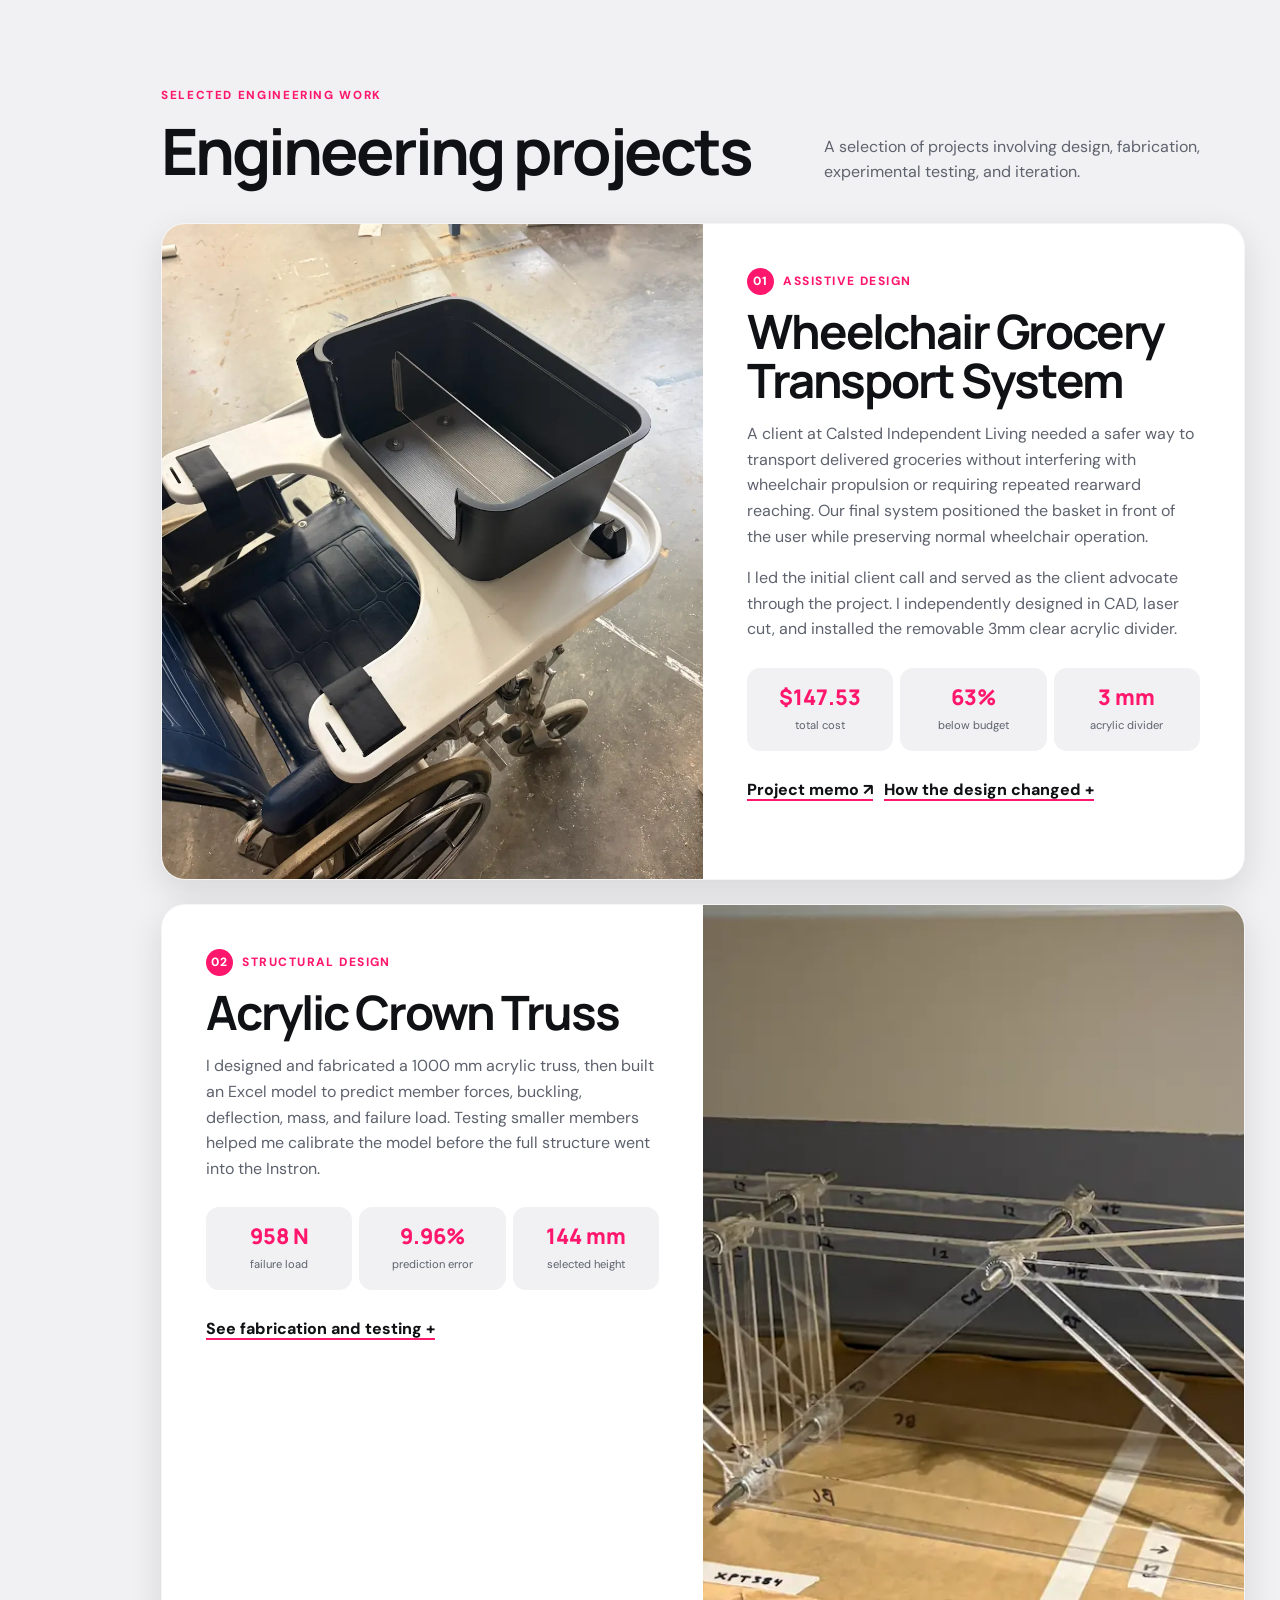
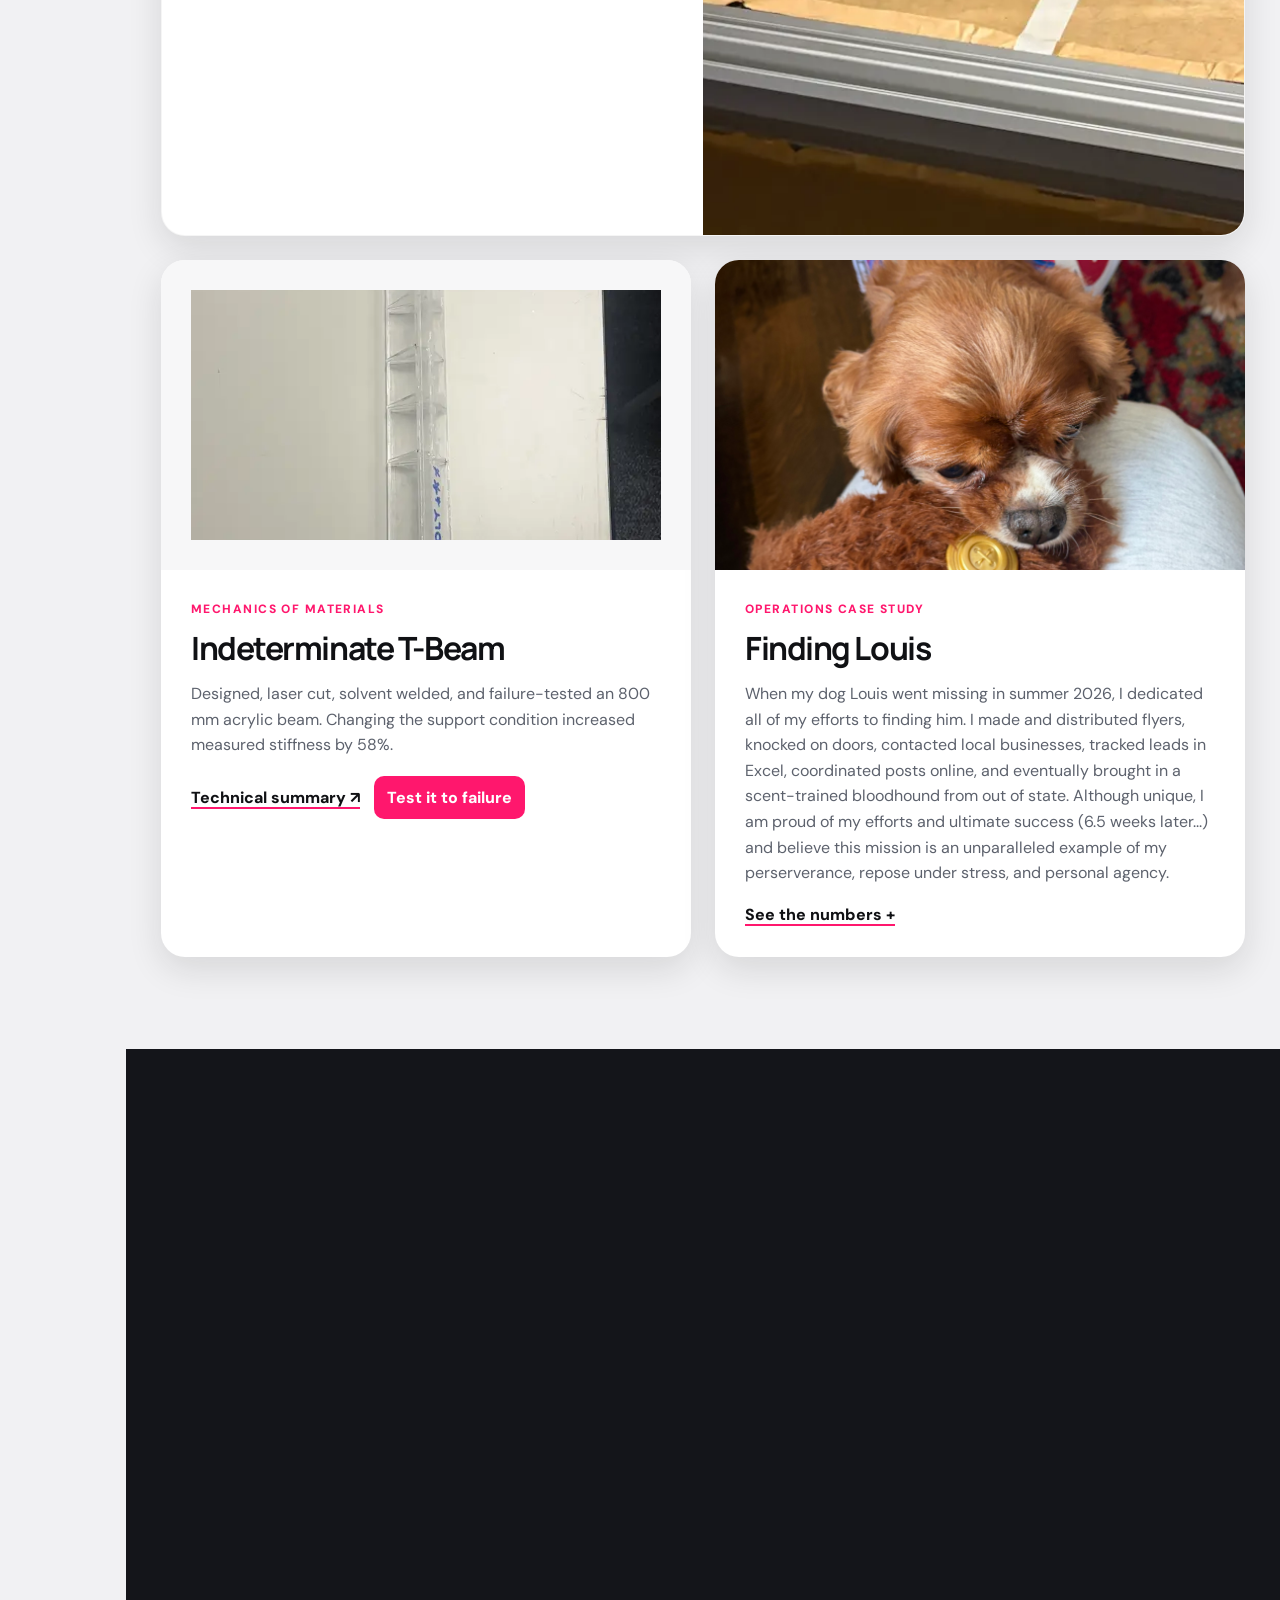
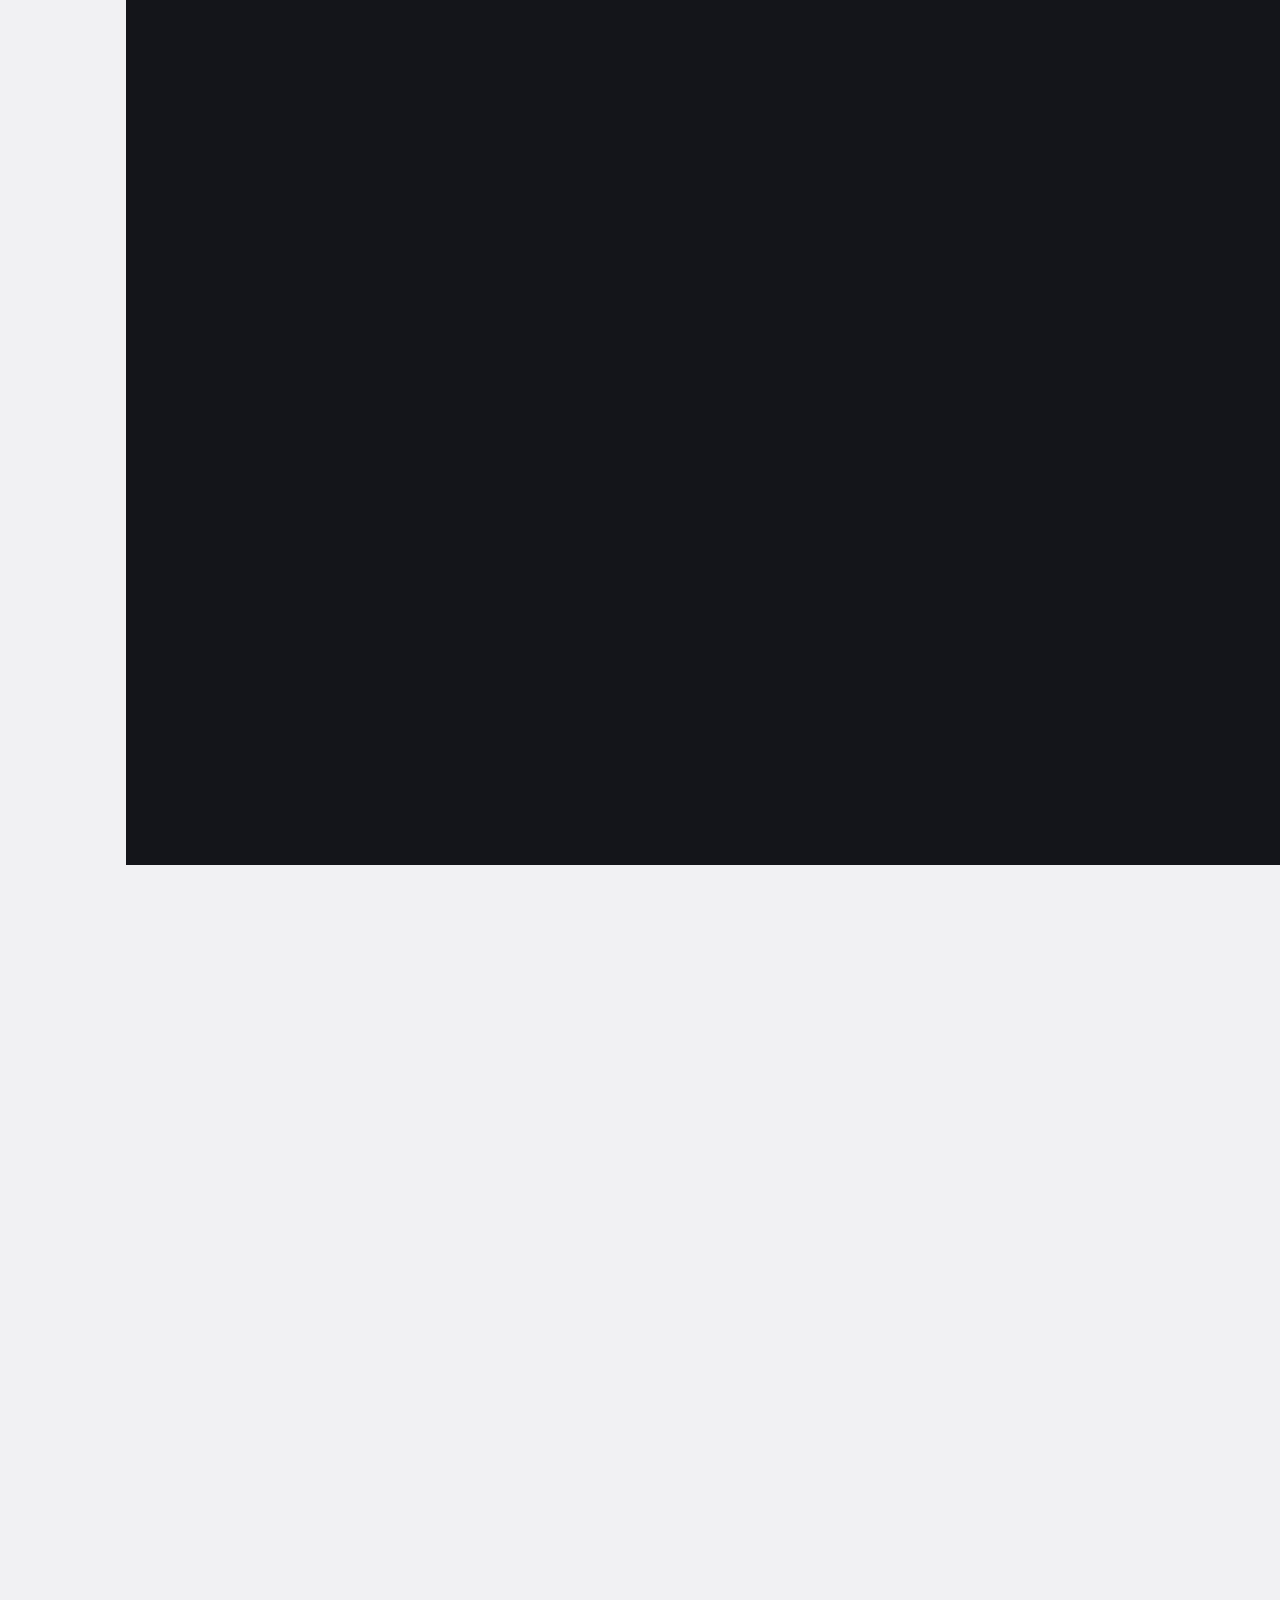
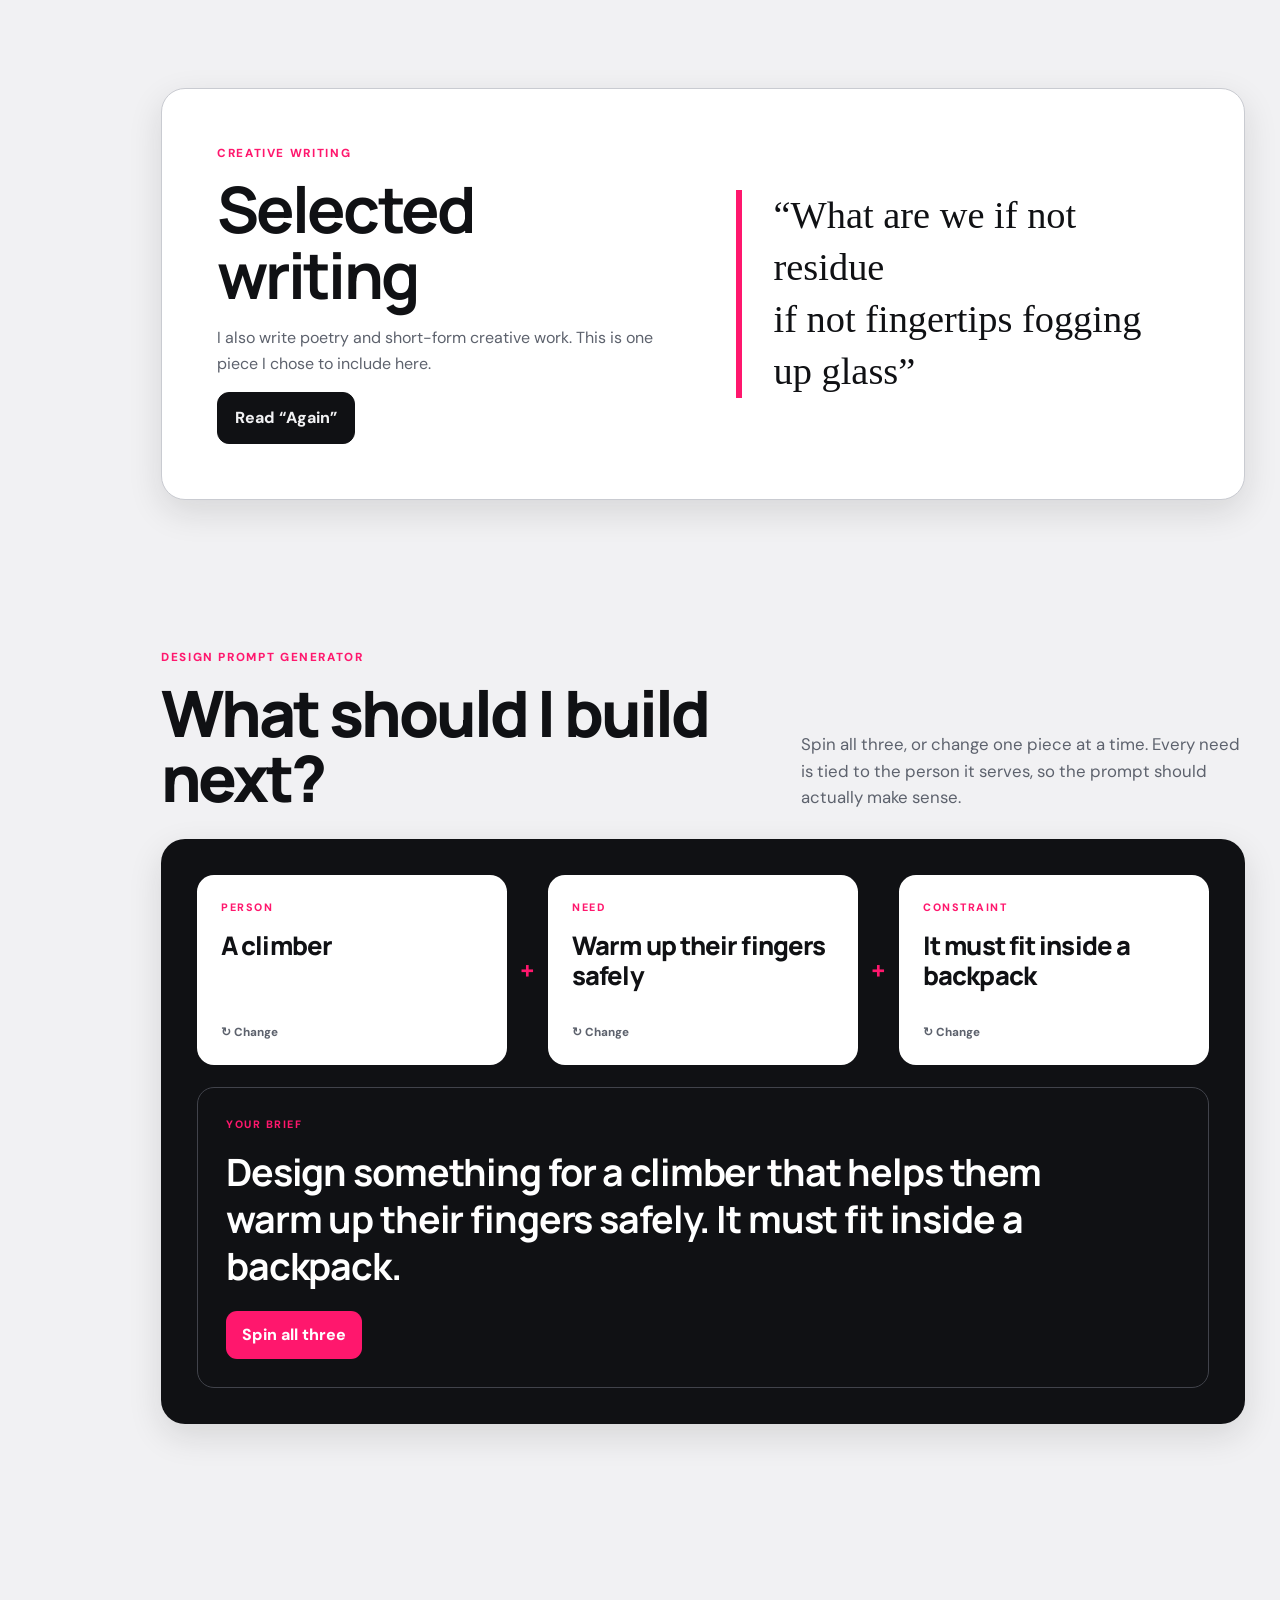
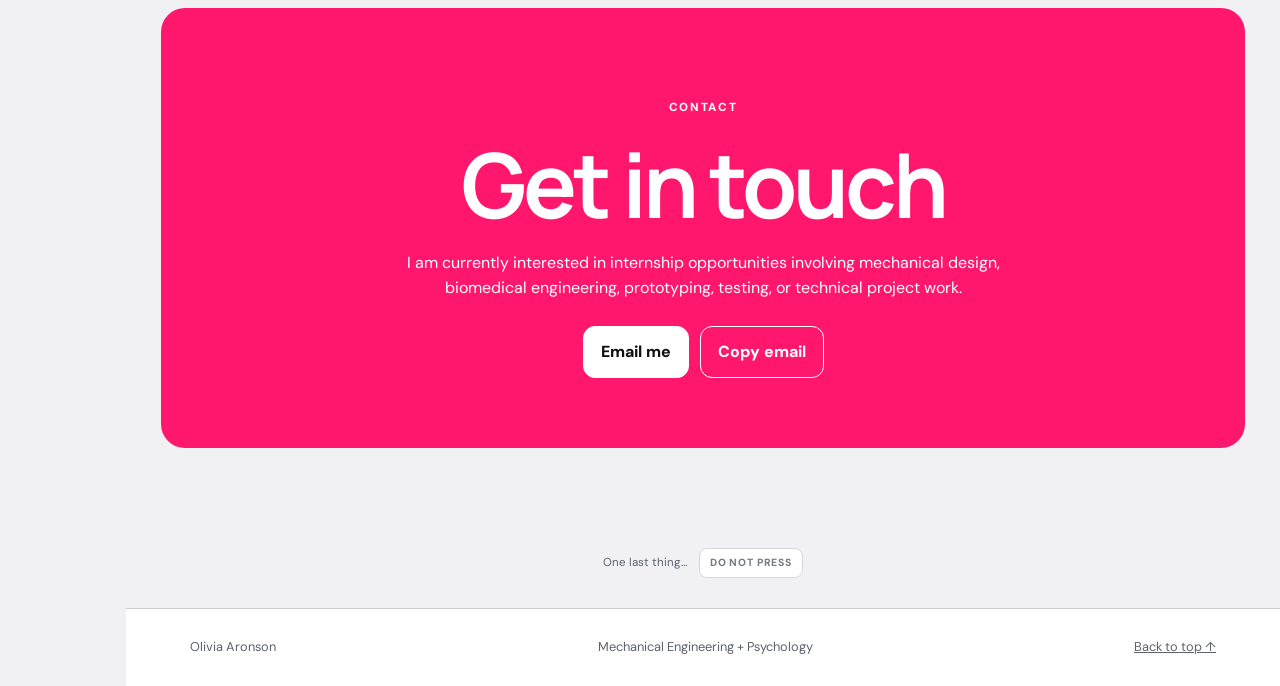
==== commit d69cb257: "Remove two orbit divs from index.html Removed 'Technical Writing' and 'Prototyping' from the orbit s" ====
--- a/index.html
+++ b/index.html
@@ -85,8 +85,6 @@
             <div class="orbit orbit-one">CAD</div>
             <div class="orbit orbit-two">Excel</div>
             <div class="orbit orbit-three">BME</div>
-            <div class="orbit orbit-four">Technical Writing</div>
-            <div class="orbit orbit-five">Prototyping</div>
           </div>
           <div class="hero-strip reveal" aria-label="Areas of focus">
             <span>Assistive technology</span><span>Product design</span
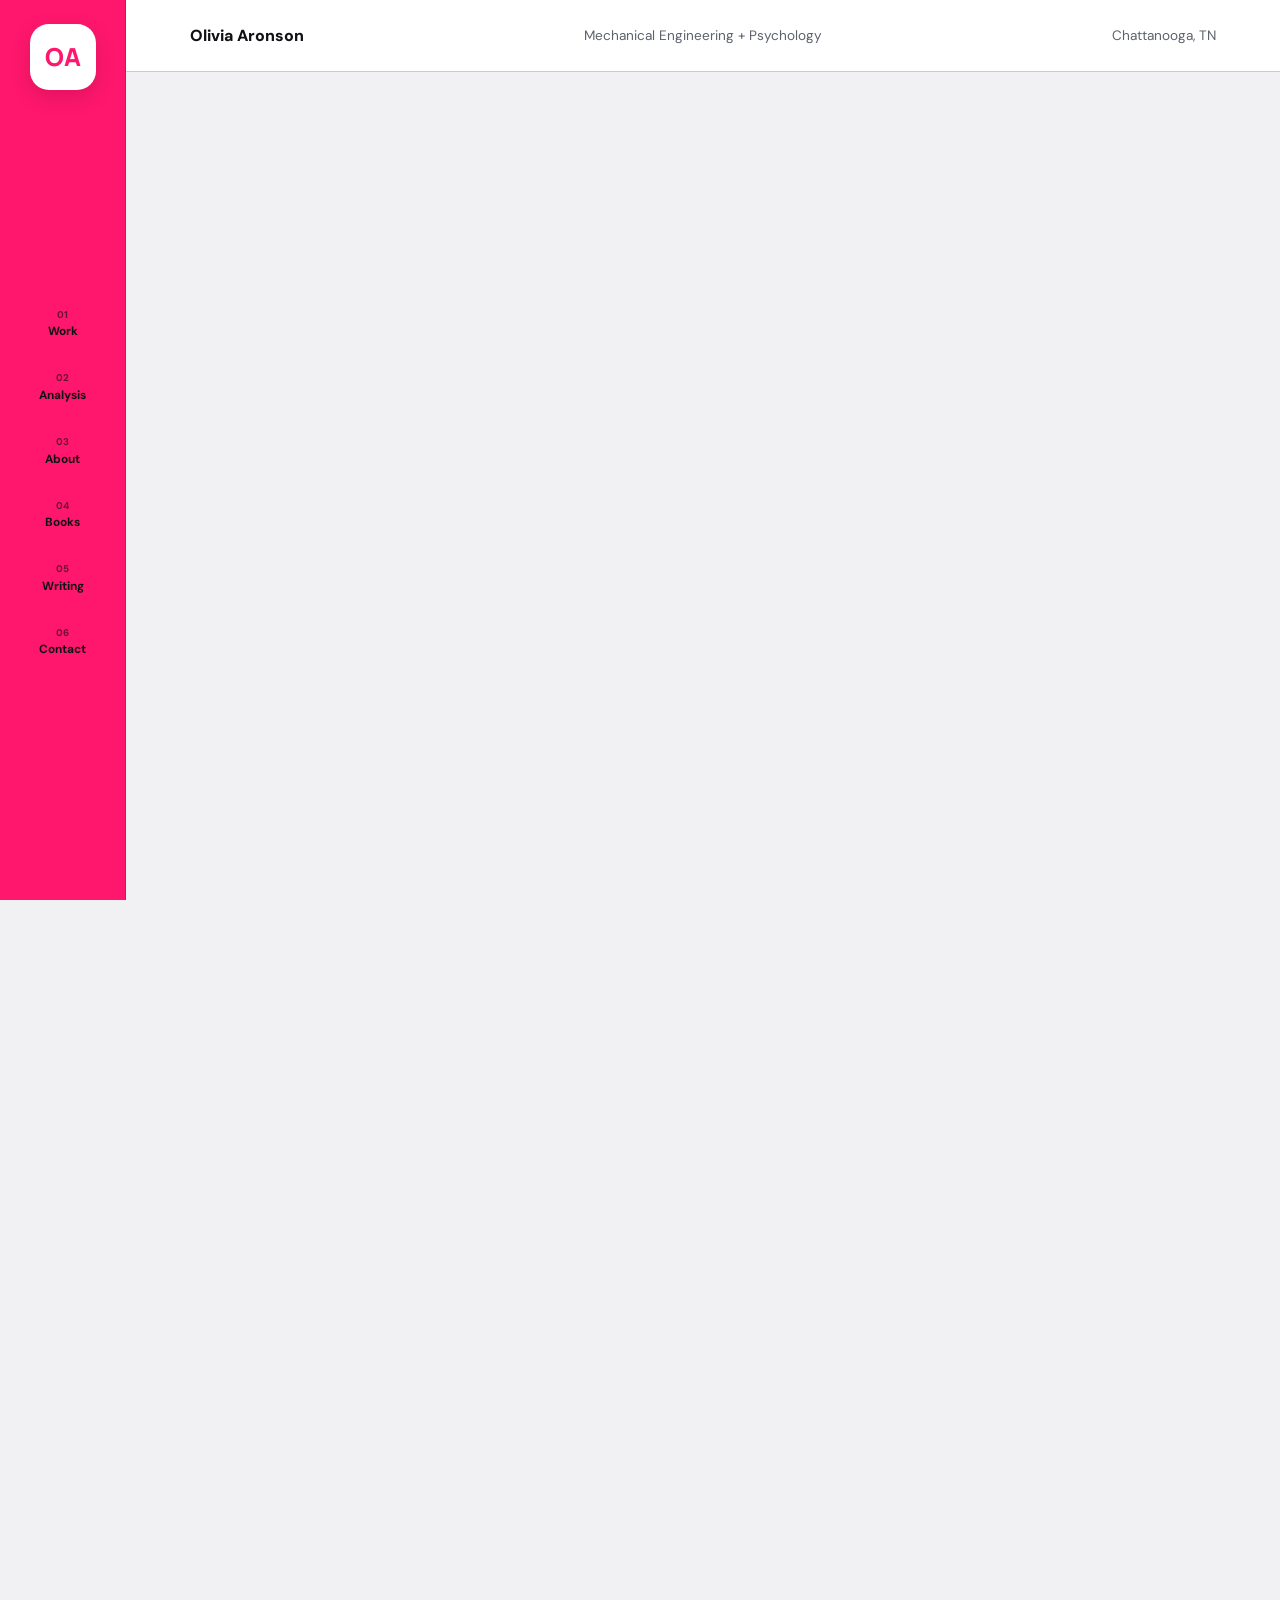
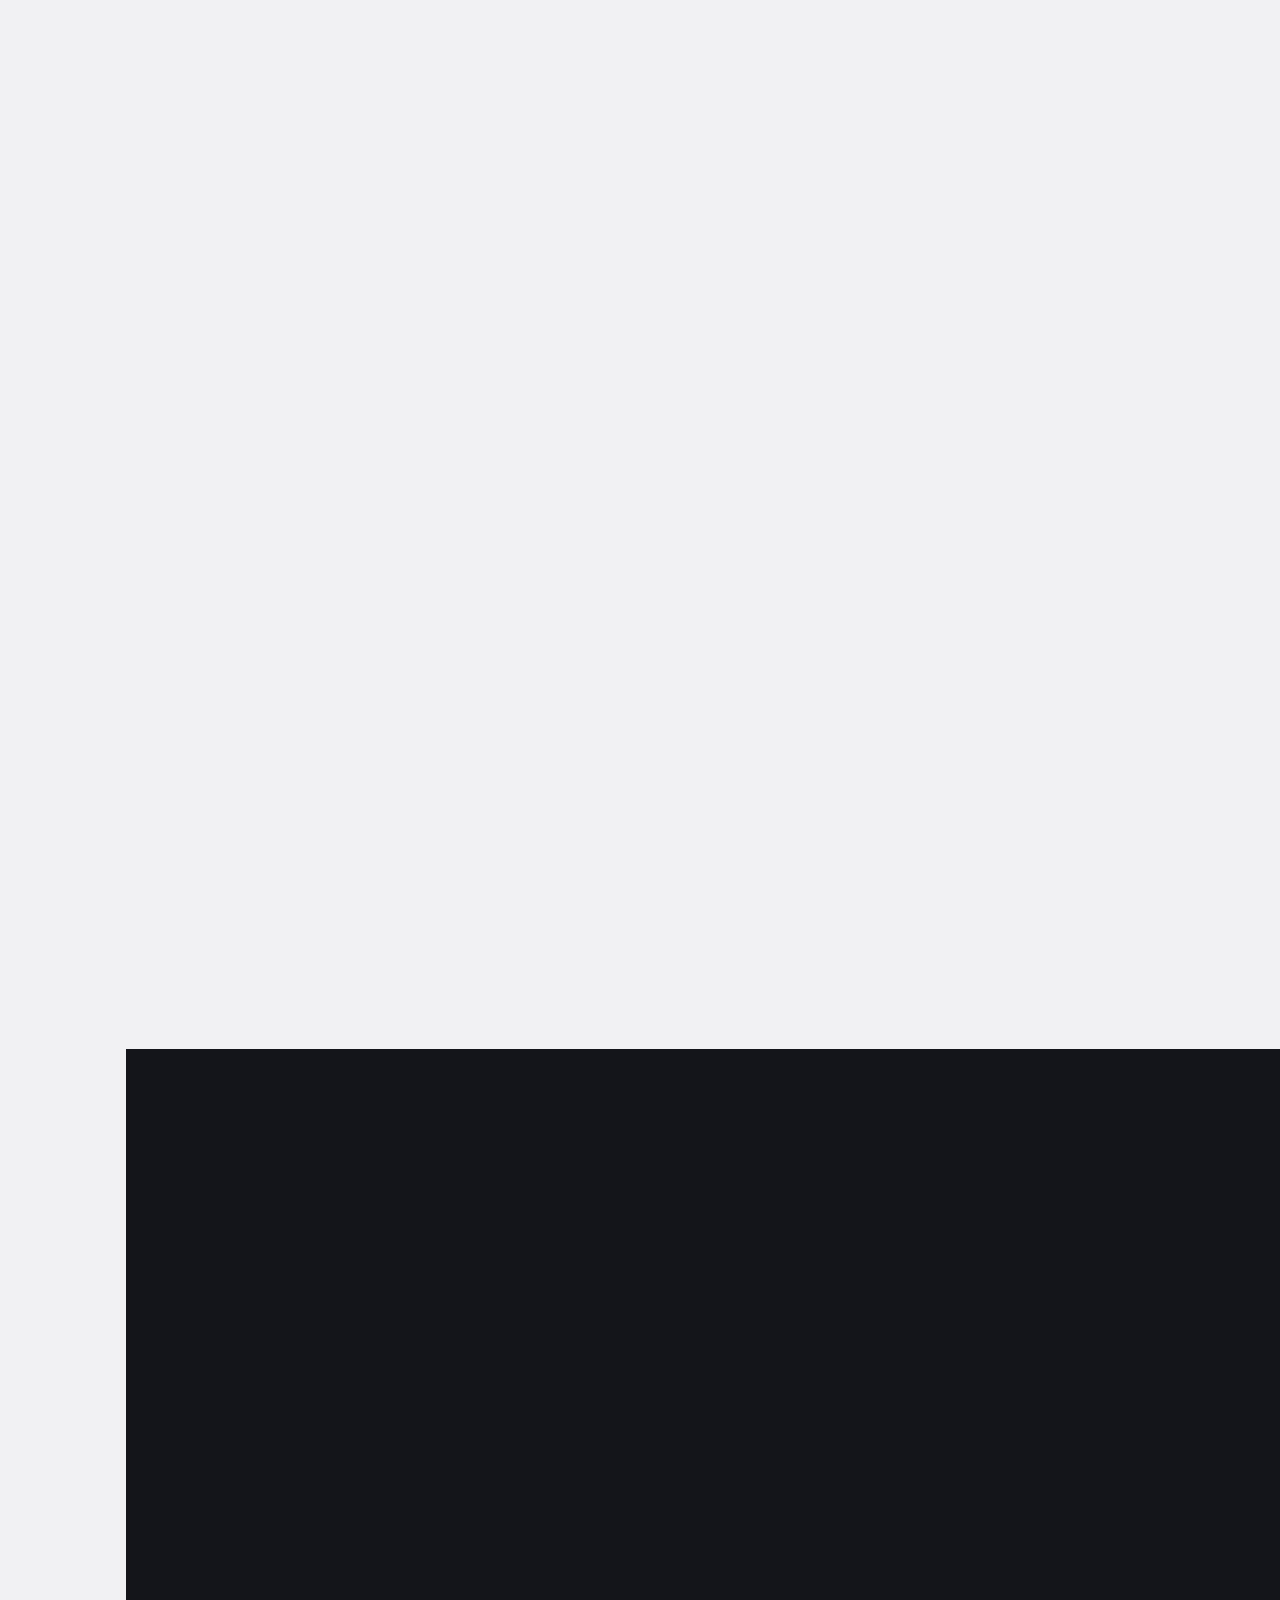
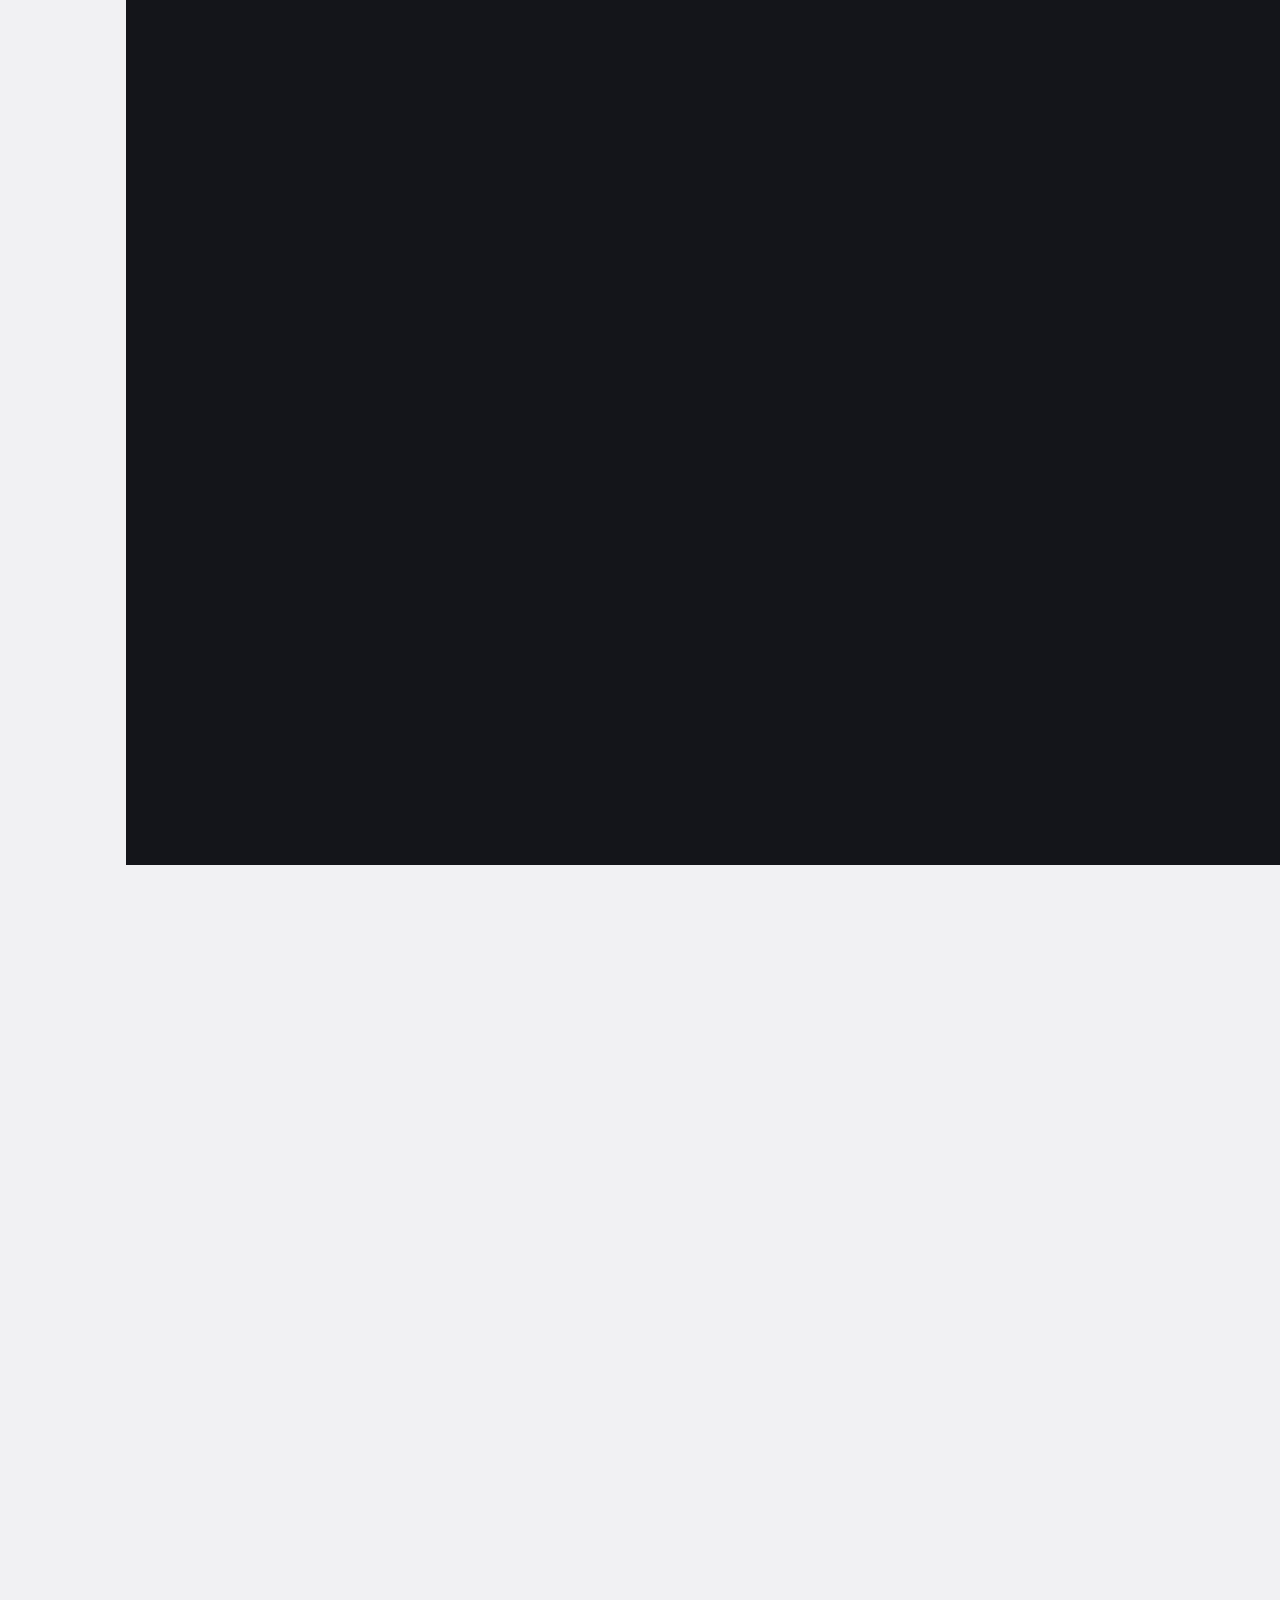
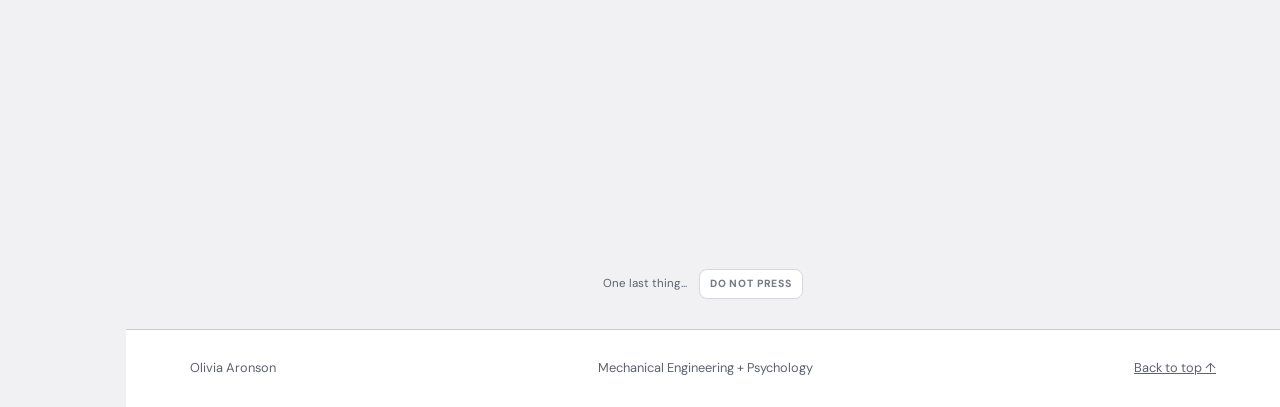
==== commit 5f1aff05: "Remove dark mode toggle and theme styling" ====
--- a/index.html
+++ b/index.html
@@ -33,14 +33,6 @@
         <a href="#writing" data-nav="writing"><span>05</span>Writing</a>
         <a href="#contact" data-nav="contact"><span>06</span>Contact</a>
       </nav>
-      <button
-        class="theme-button"
-        type="button"
-        aria-label="Switch color mode"
-        title="Switch color mode"
-      >
-        ◐
-      </button>
     </aside>
 
     <div class="site-shell">
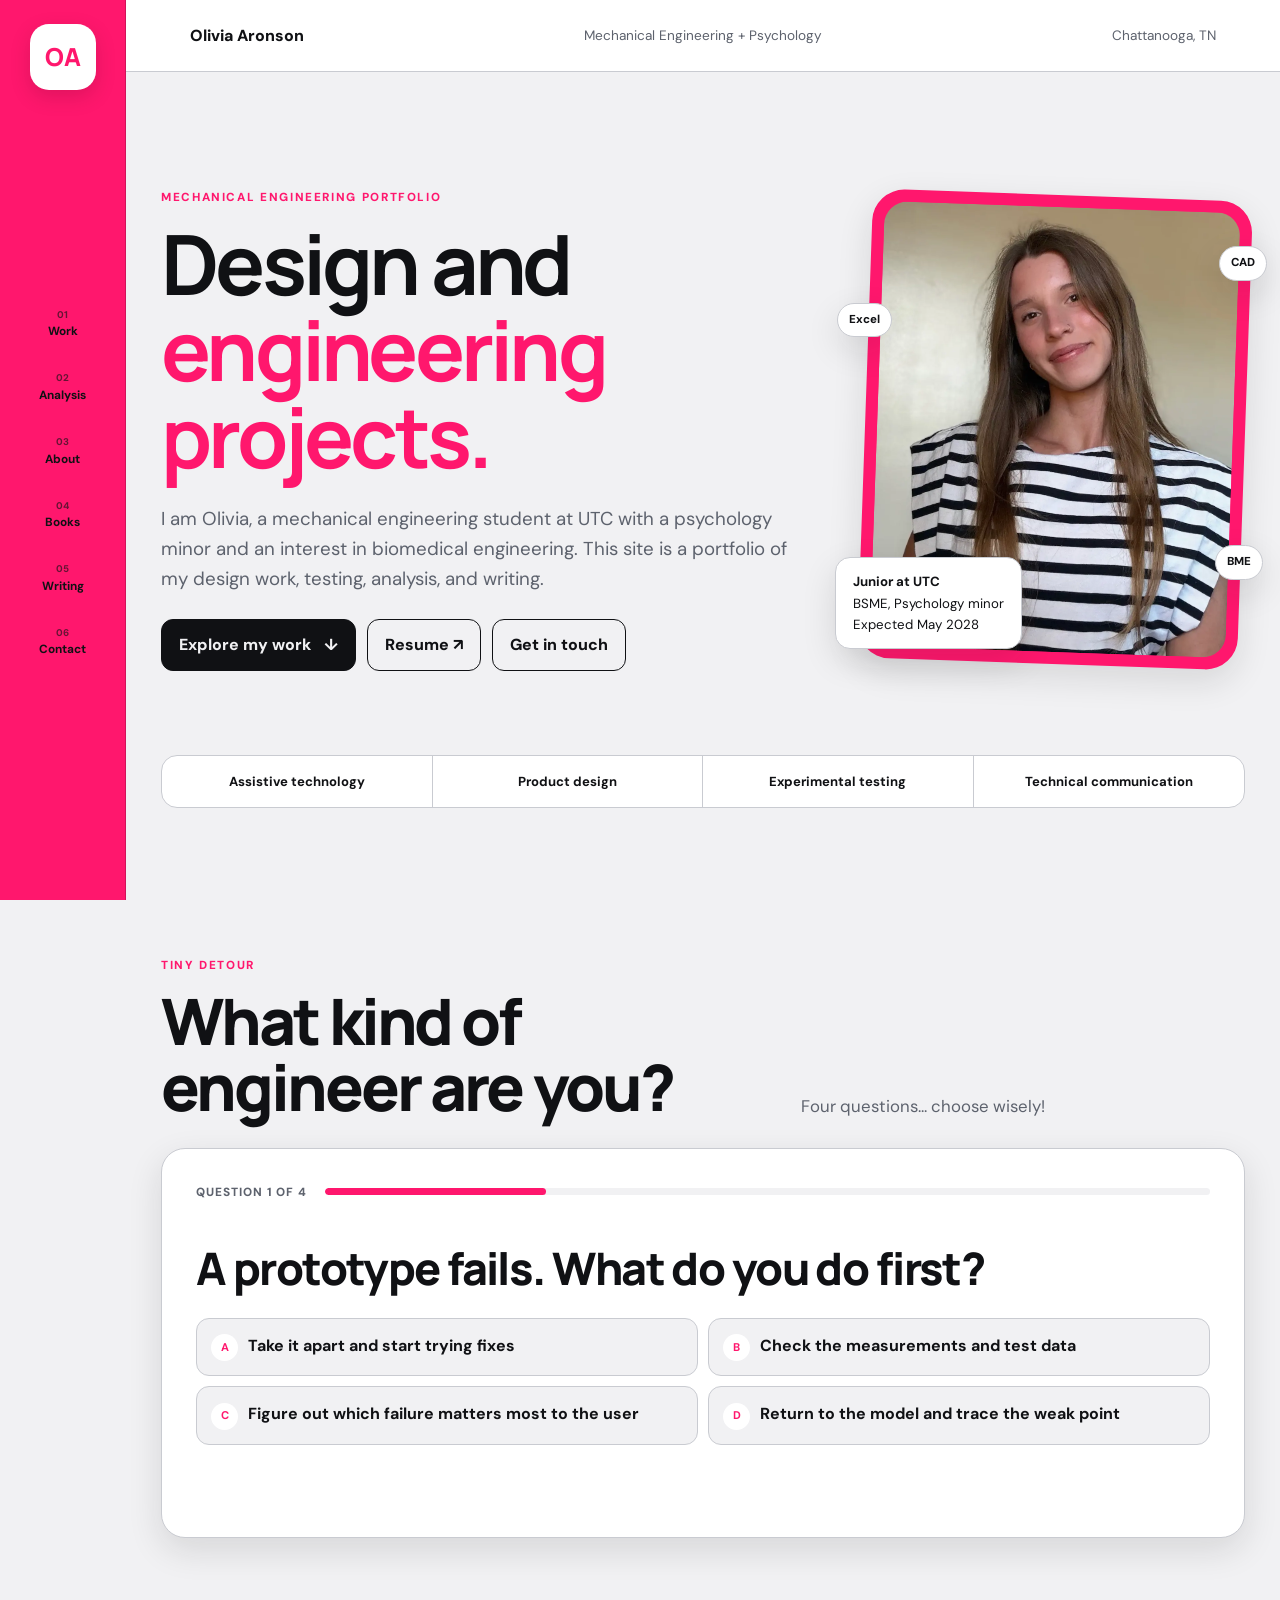
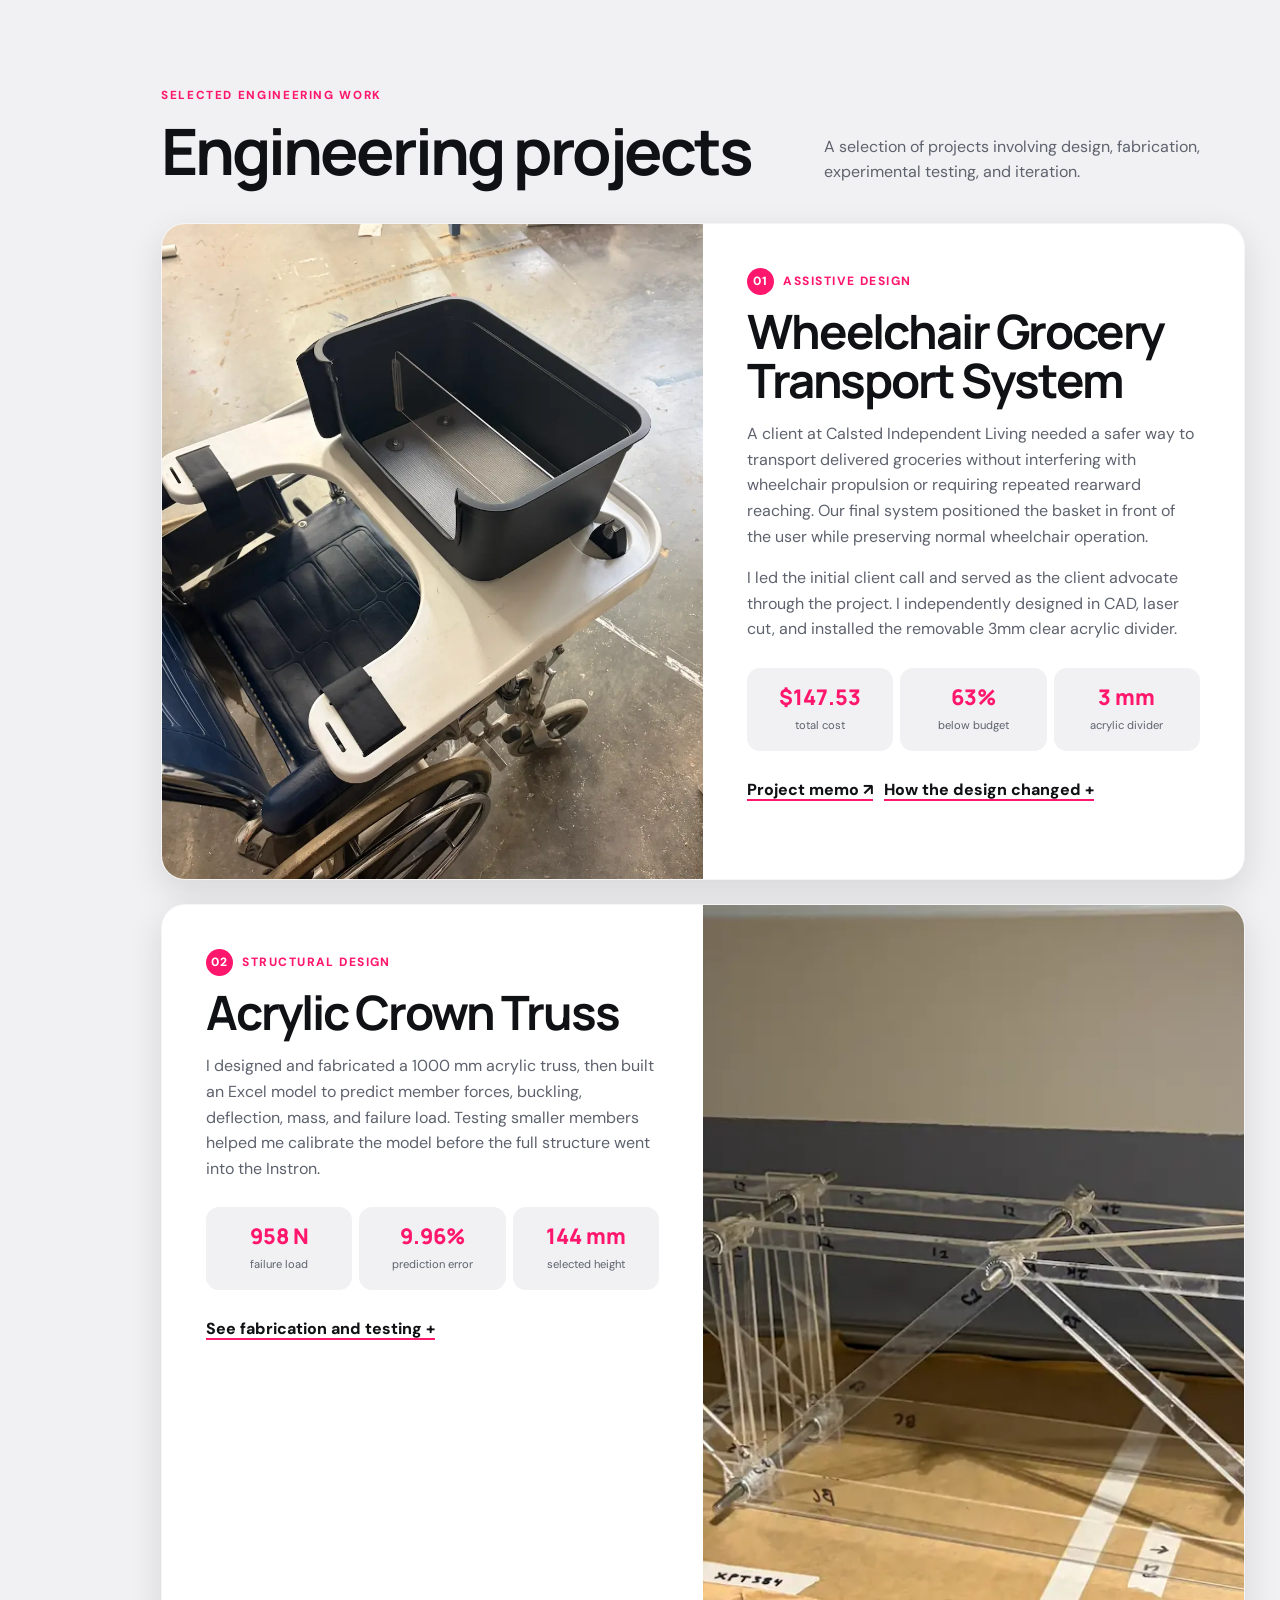
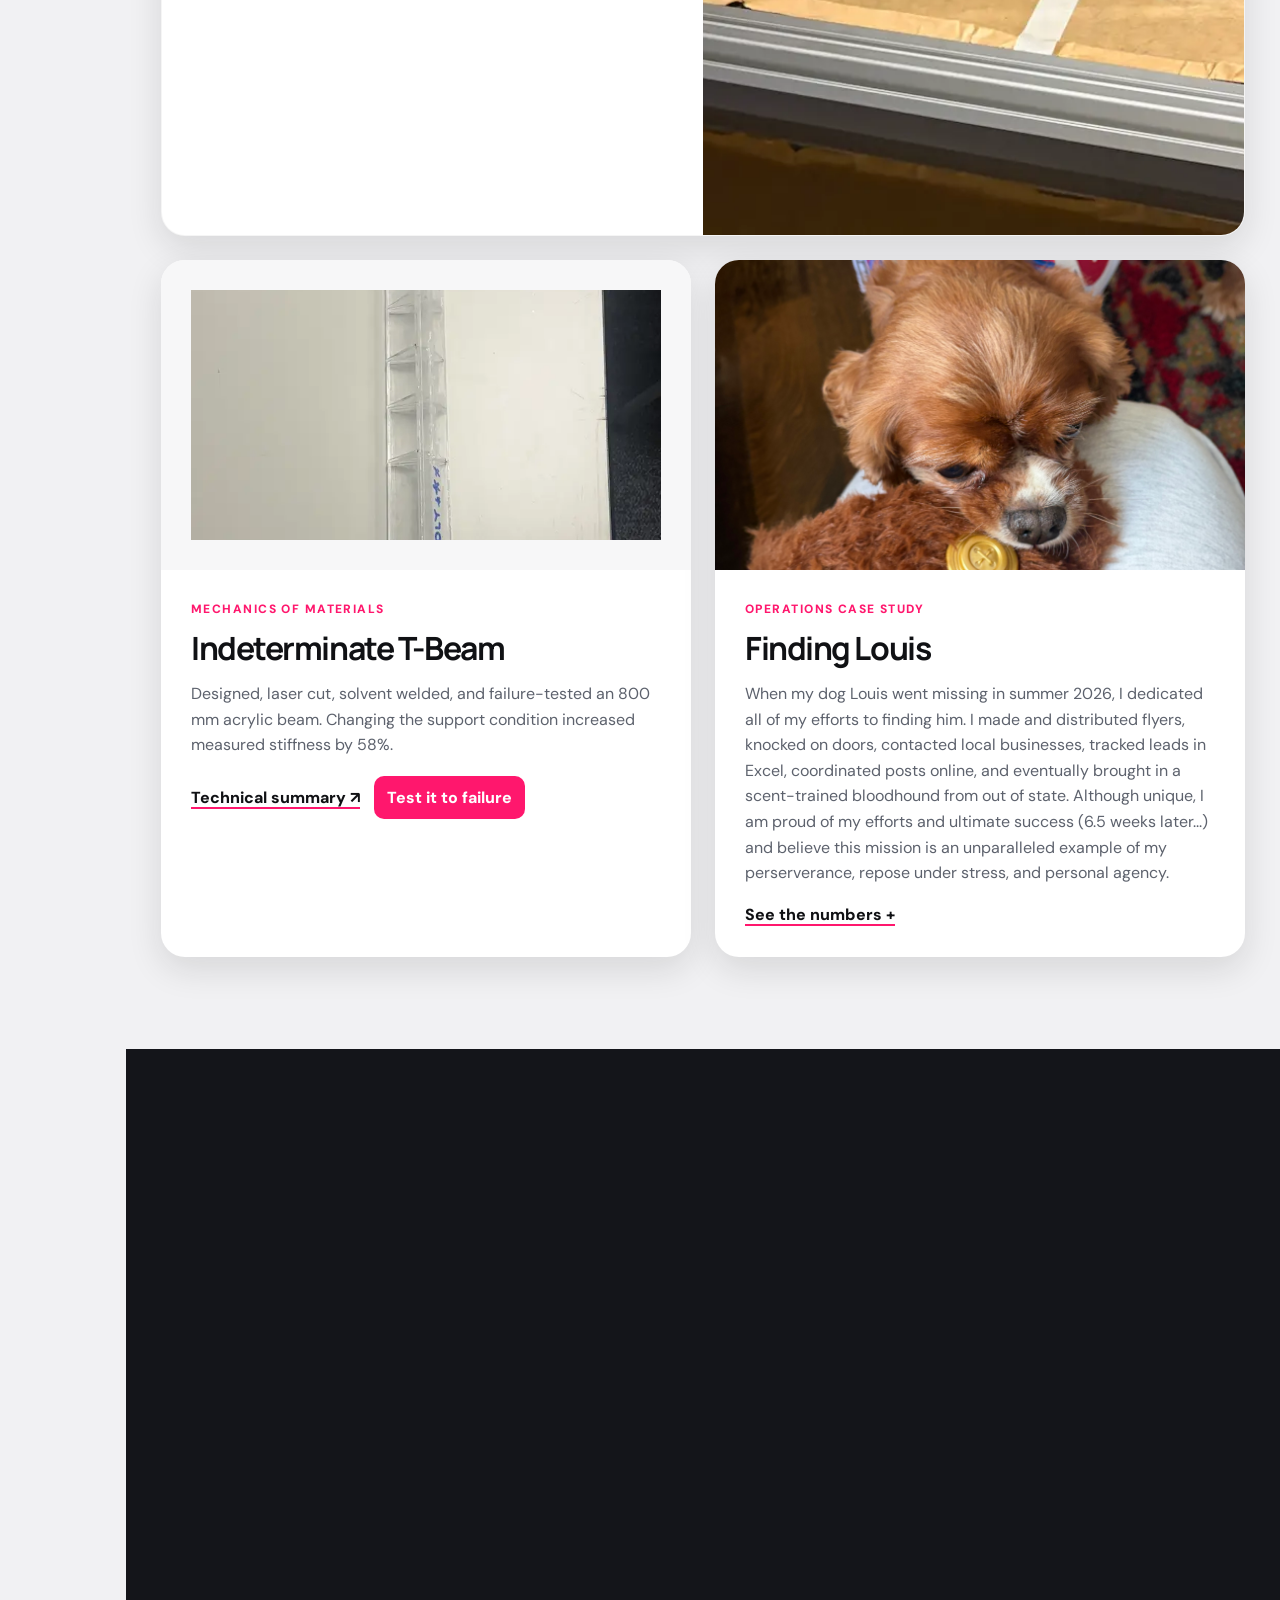
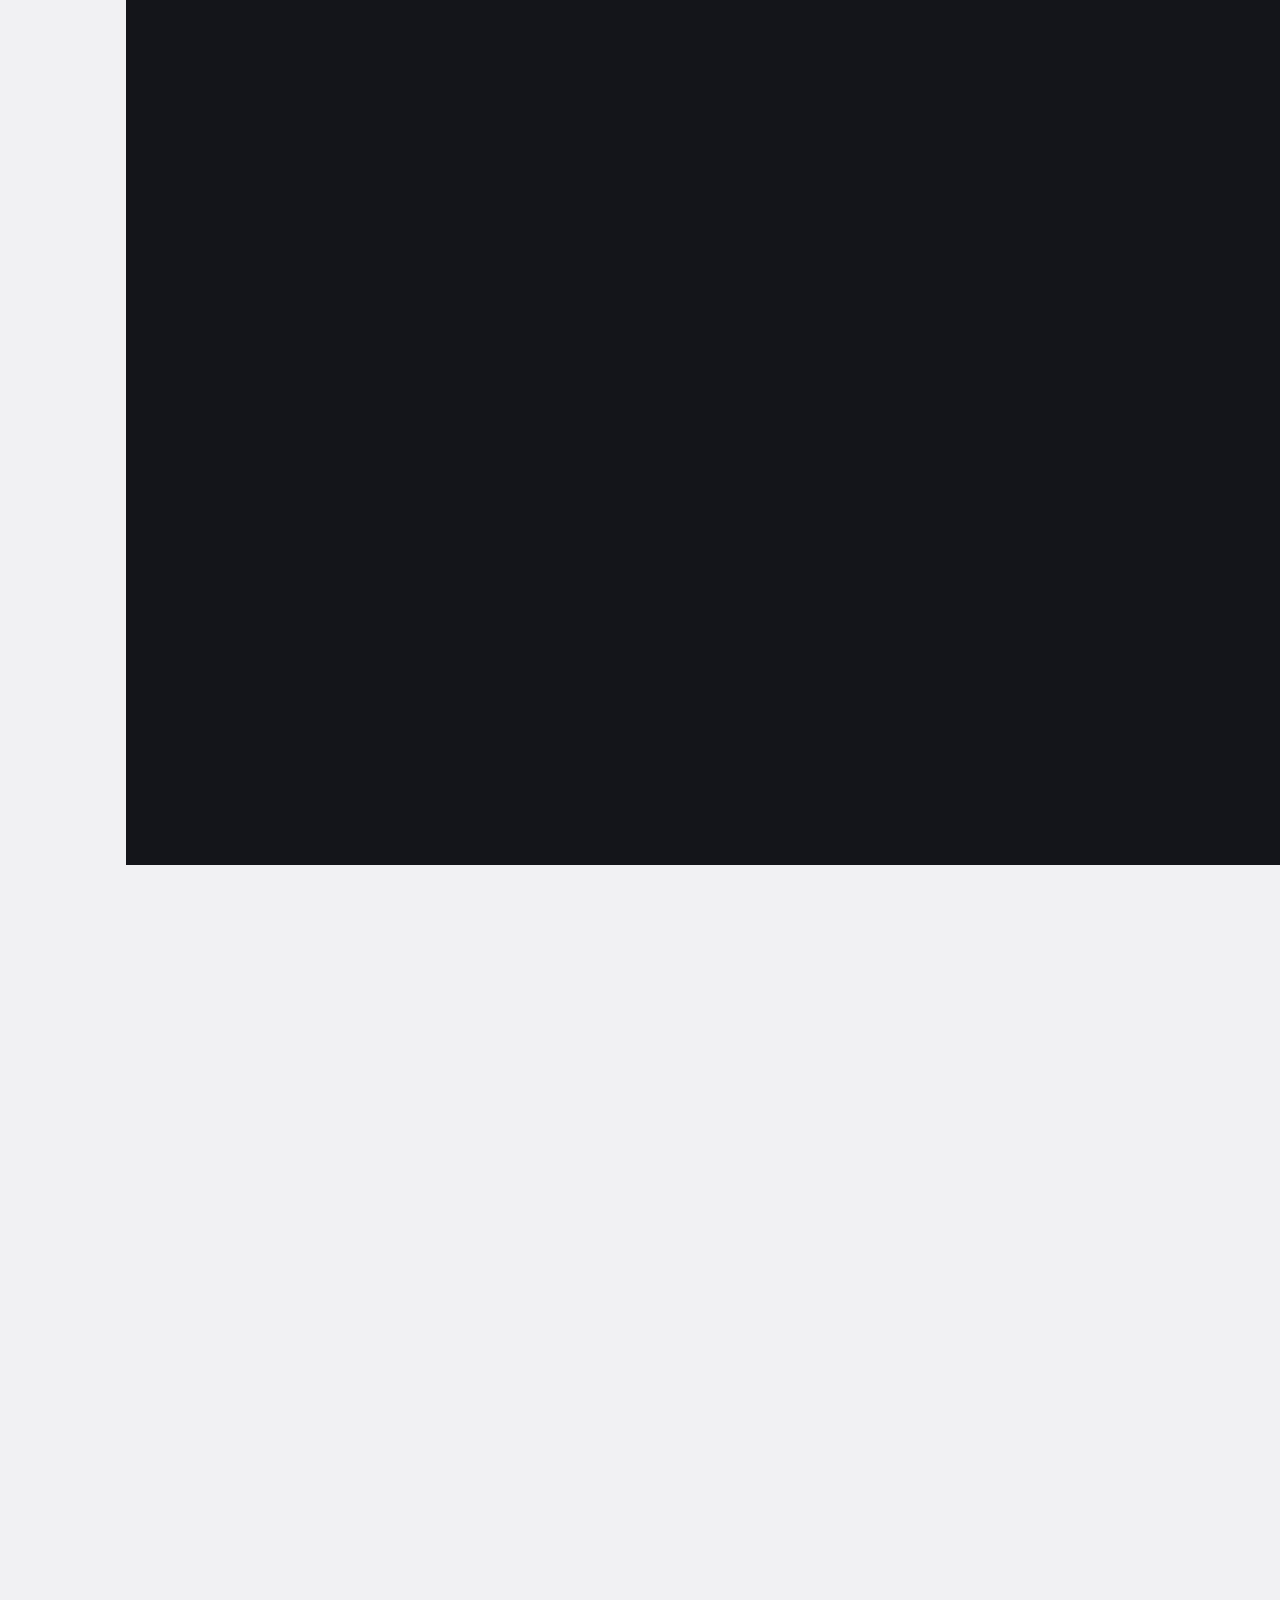
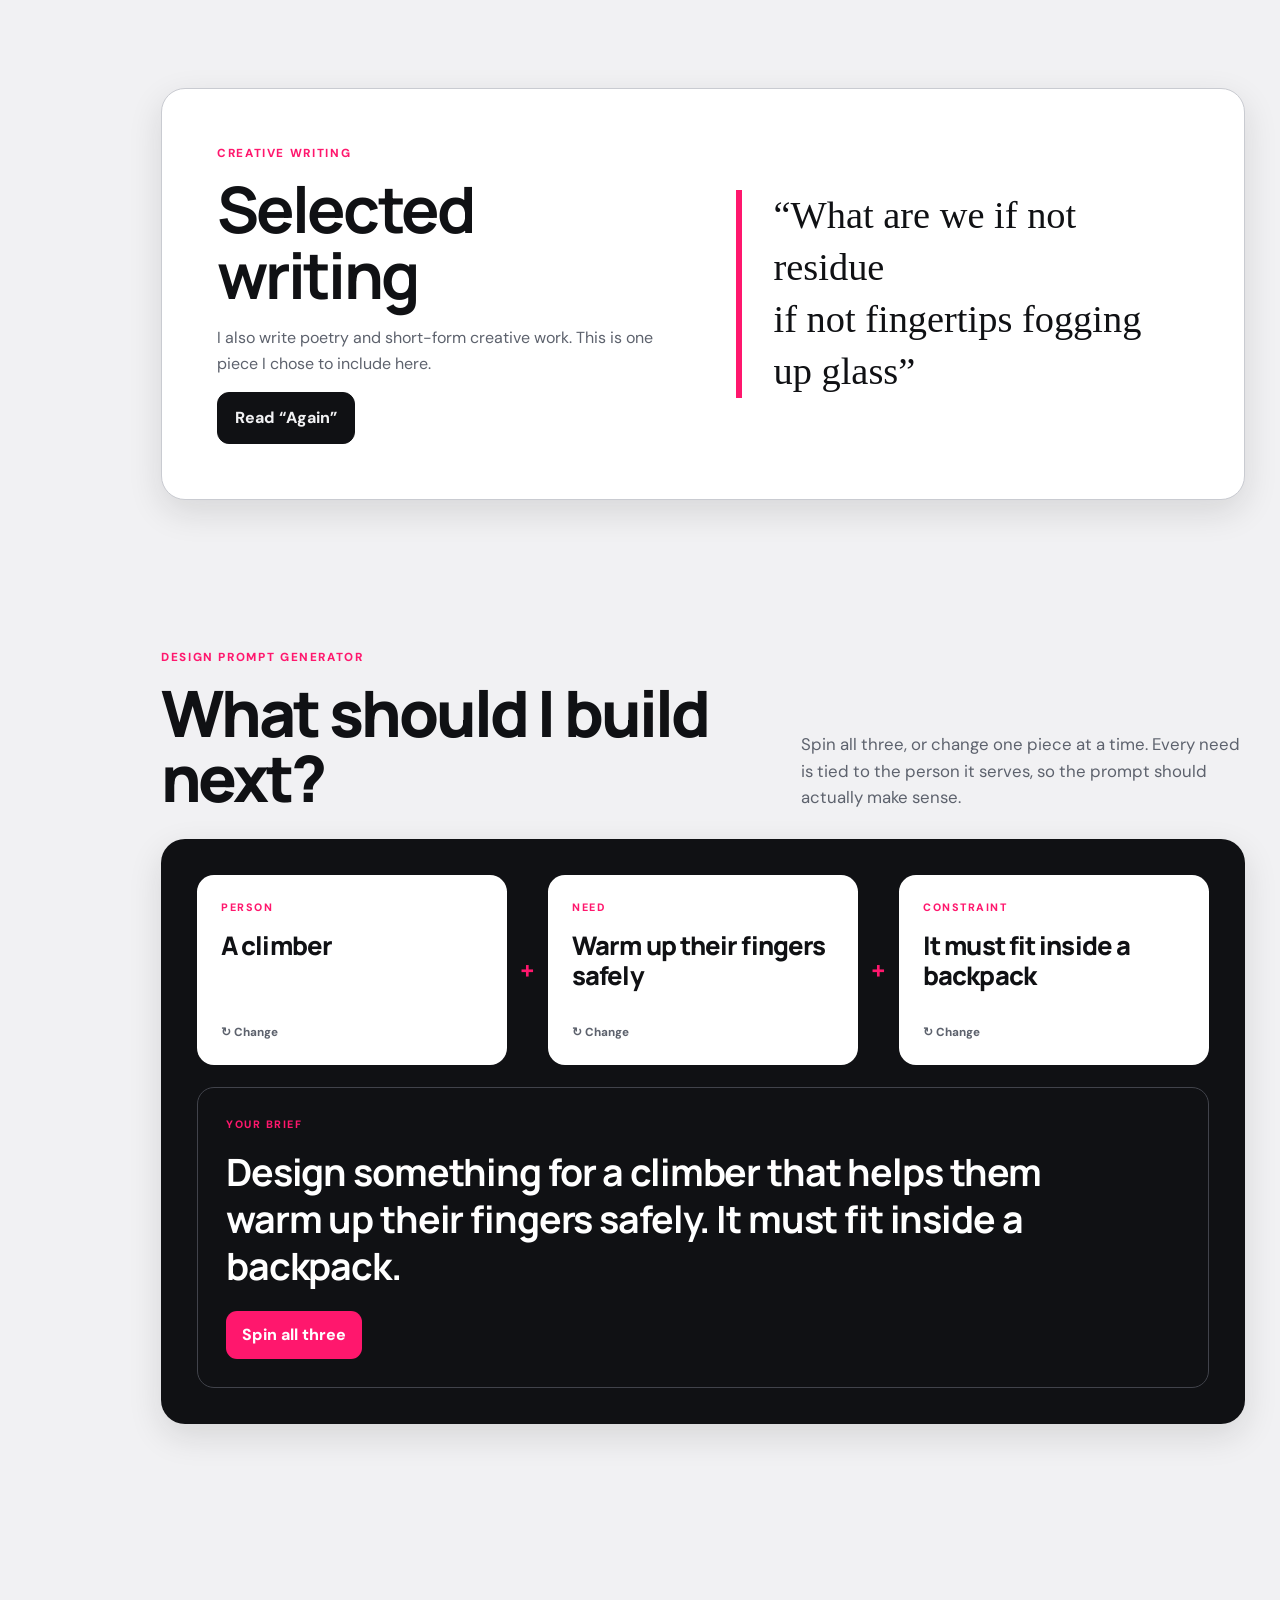
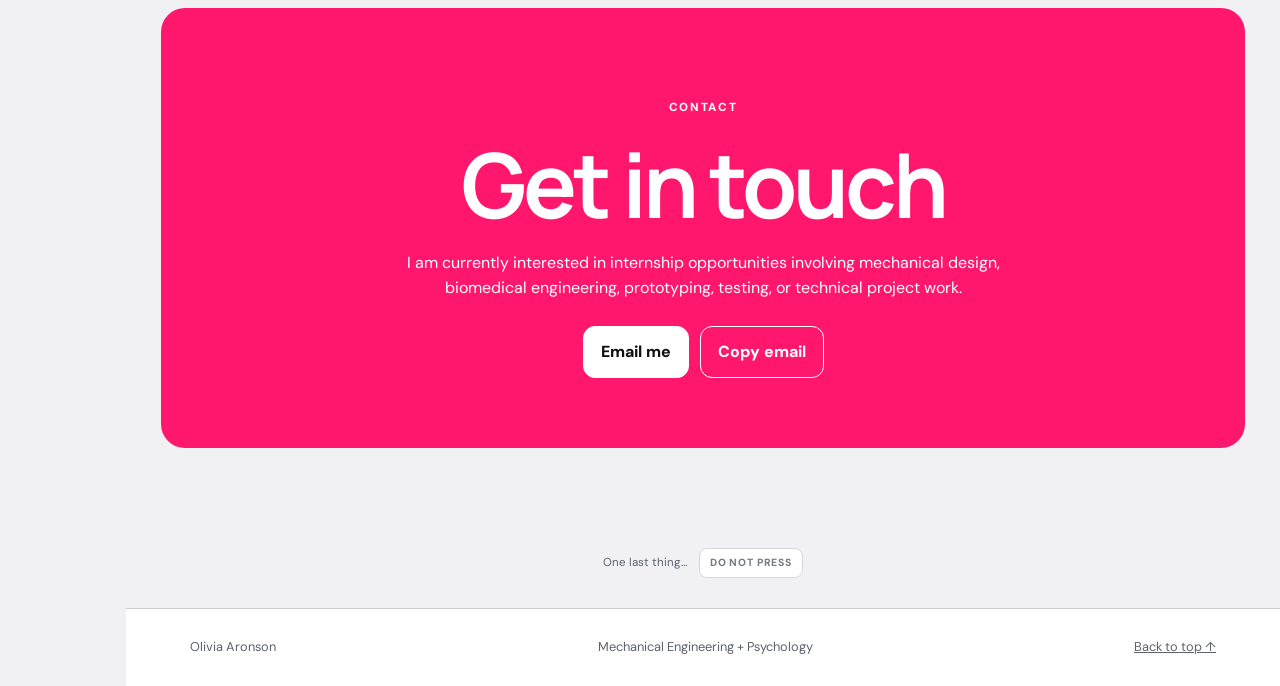
==== commit 9d0987d8: "Remove Python from listed skills" ====
--- a/index.html
+++ b/index.html
@@ -375,7 +375,6 @@
               ><span>Experimental data analysis</span
               ><span>Technical writing</span><span>Google Workspace</span>
               <span>CSS</span><span>HTML</span><span>Leadership</span>
-              <span>Python</span>
             </div>
           </div>
         </section>
--- a/styles.css
+++ b/styles.css
@@ -26,14 +26,6 @@
     400 16px/1.6 "DM Sans",
     sans-serif;
 }
-body.dark {
-  --ink: #f7f7f8;
-  --muted: #b6b7bd;
-  --paper: #17181d;
-  --card: #222329;
-  --line: #3a3c44;
-  --shadow: 0 12px 36px rgba(0, 0, 0, 0.28);
-}
 img {
   display: block;
   max-width: 100%;
@@ -106,16 +98,6 @@
 .rail nav a:focus-visible {
   background: #fff;
   color: #111;
-}
-.theme-button {
-  border: 0;
-  background: rgba(255, 255, 255, 0.22);
-  color: #fff;
-  border-radius: 50%;
-  width: 40px;
-  height: 40px;
-  cursor: pointer;
-  font-size: 1.25rem;
 }
 .site-shell {
   margin-left: var(--rail);
@@ -956,10 +938,6 @@
   }
   .rail nav a span {
     display: none;
-  }
-  .theme-button {
-    margin-left: auto;
-    flex: 0 0 auto;
   }
   .site-shell {
     margin-left: 0;
